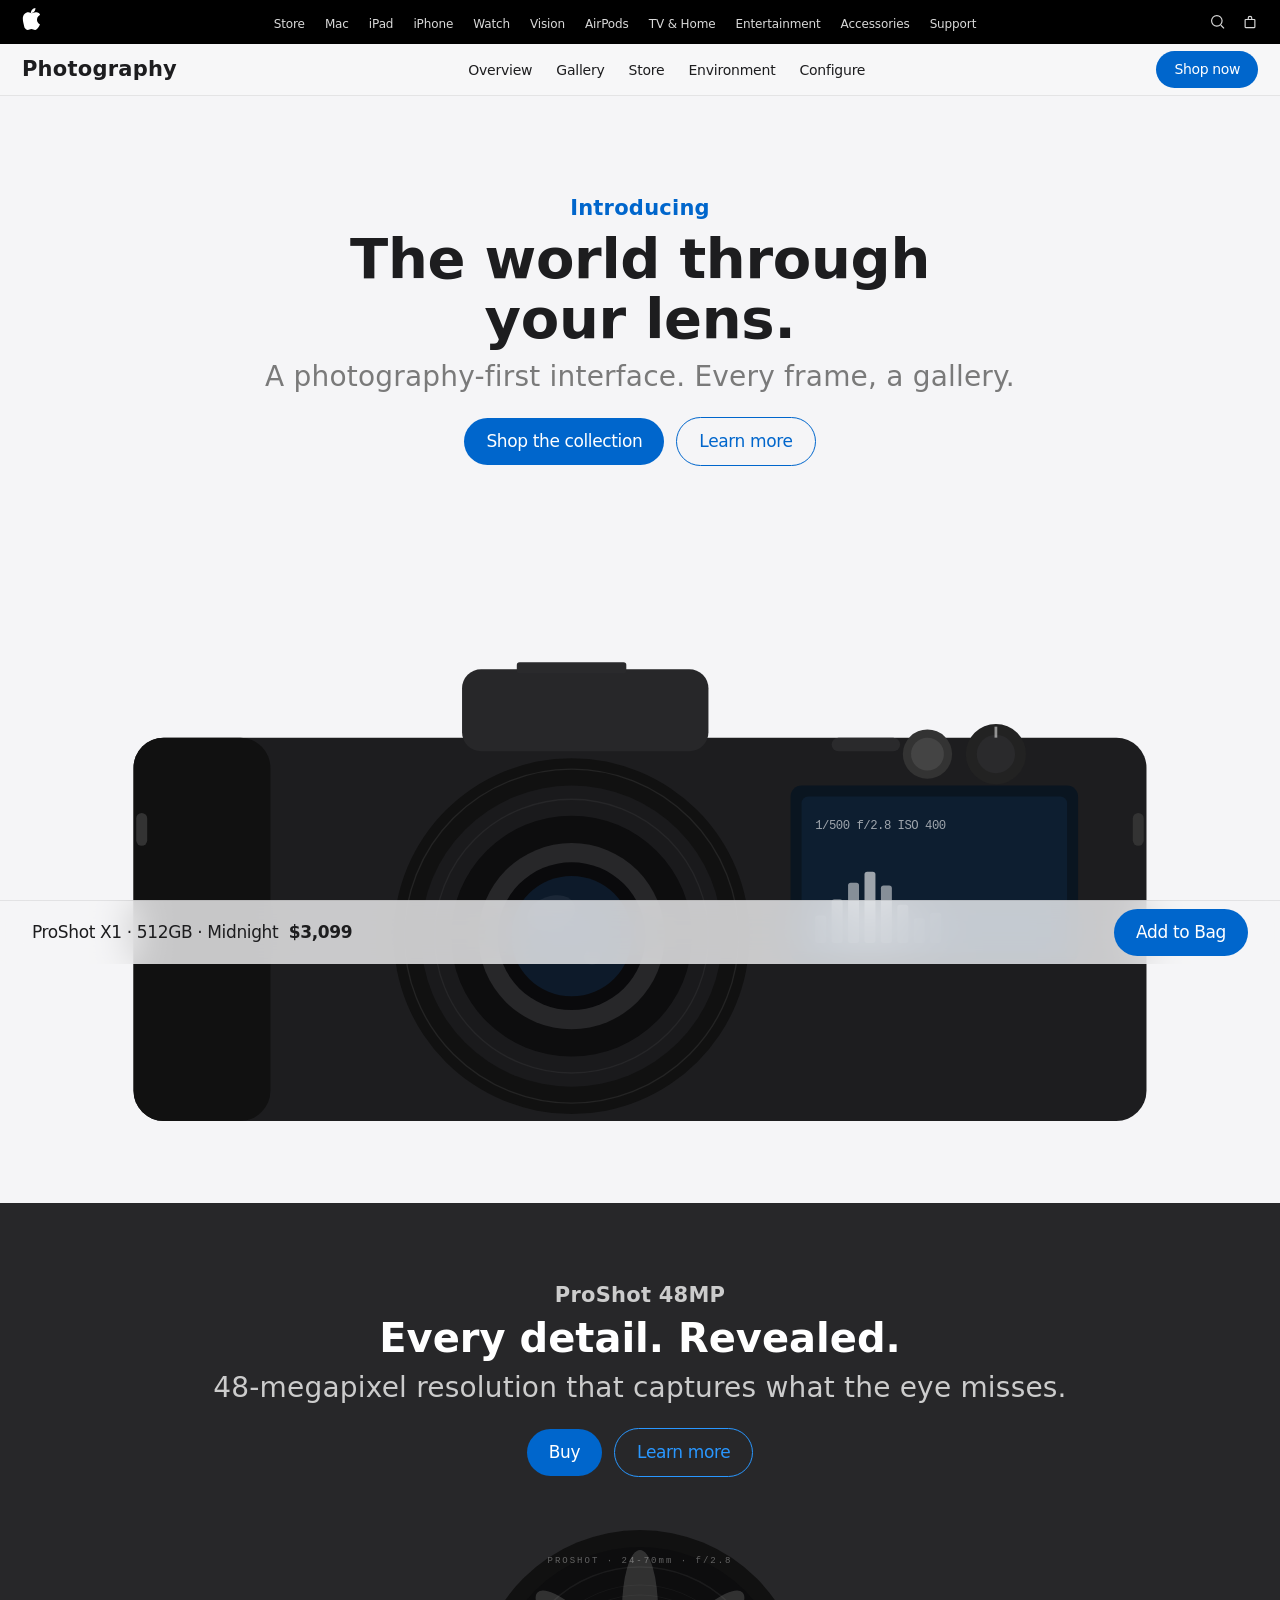
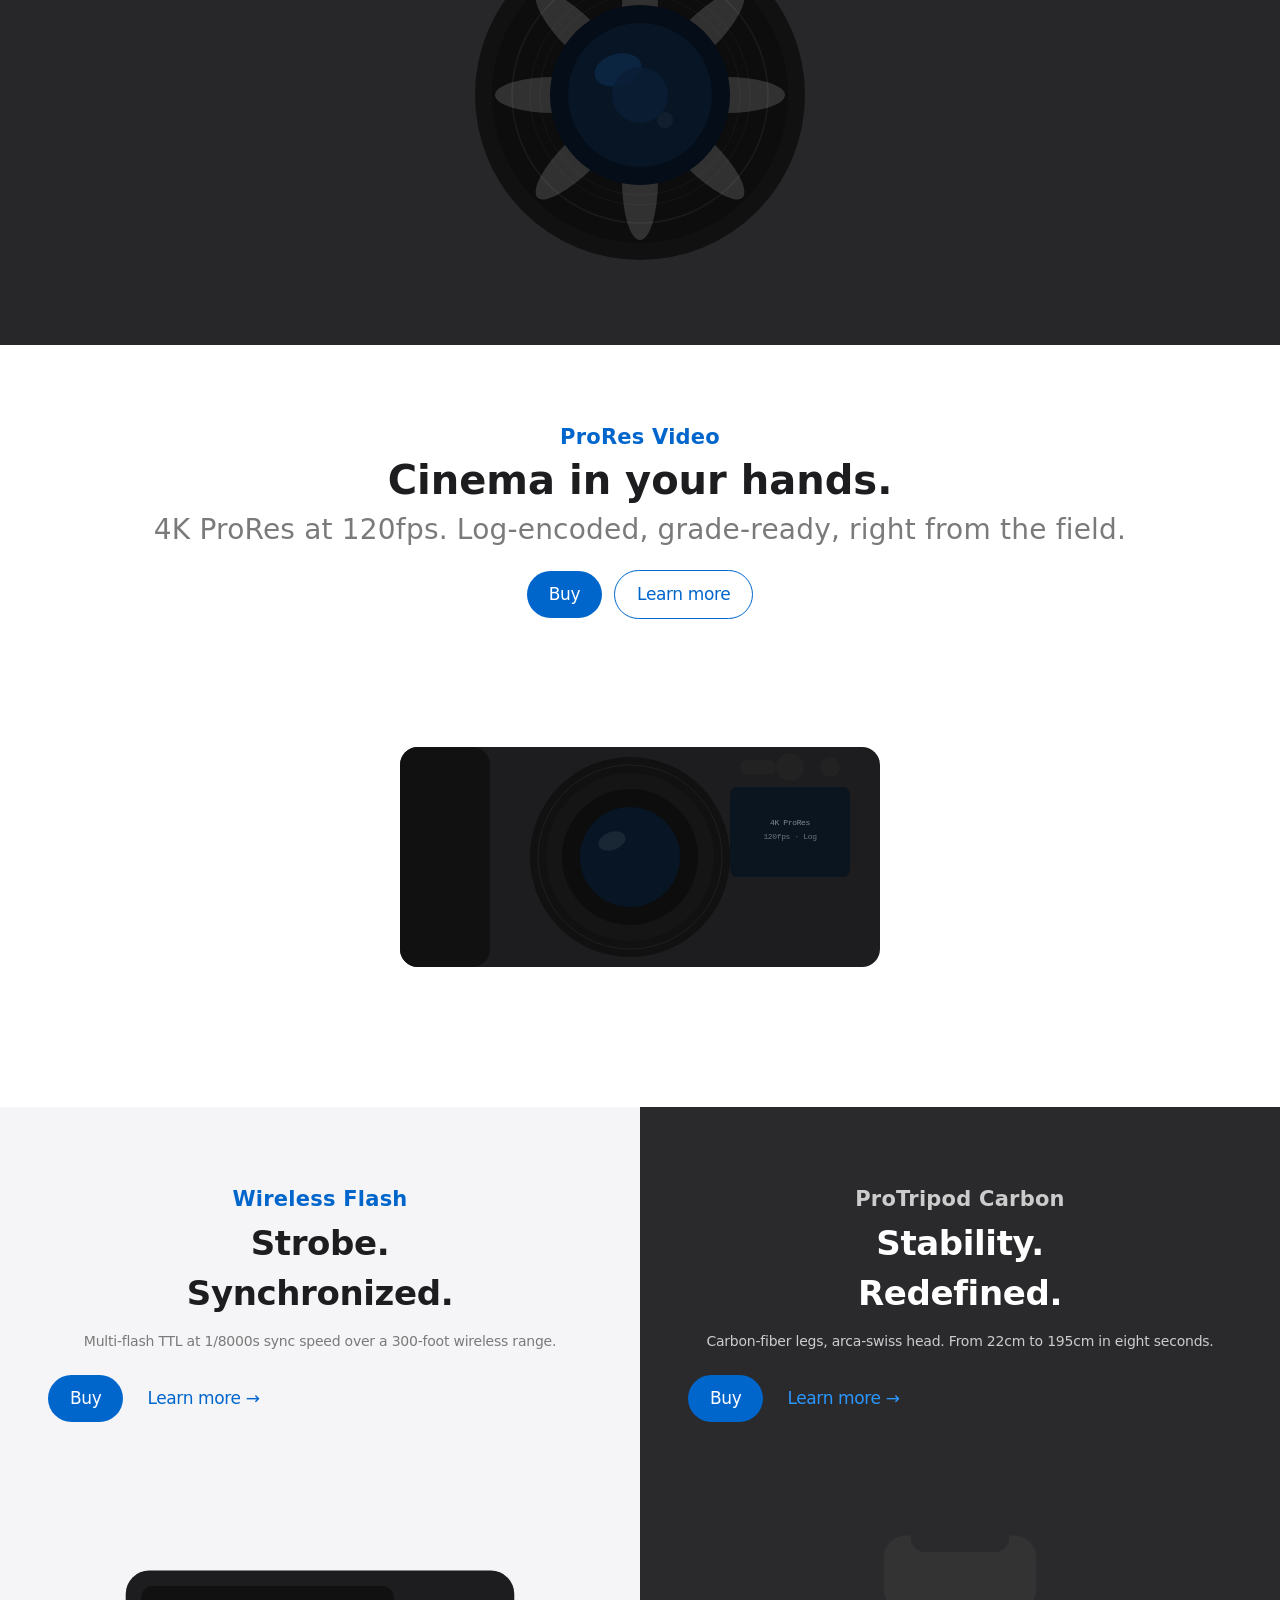
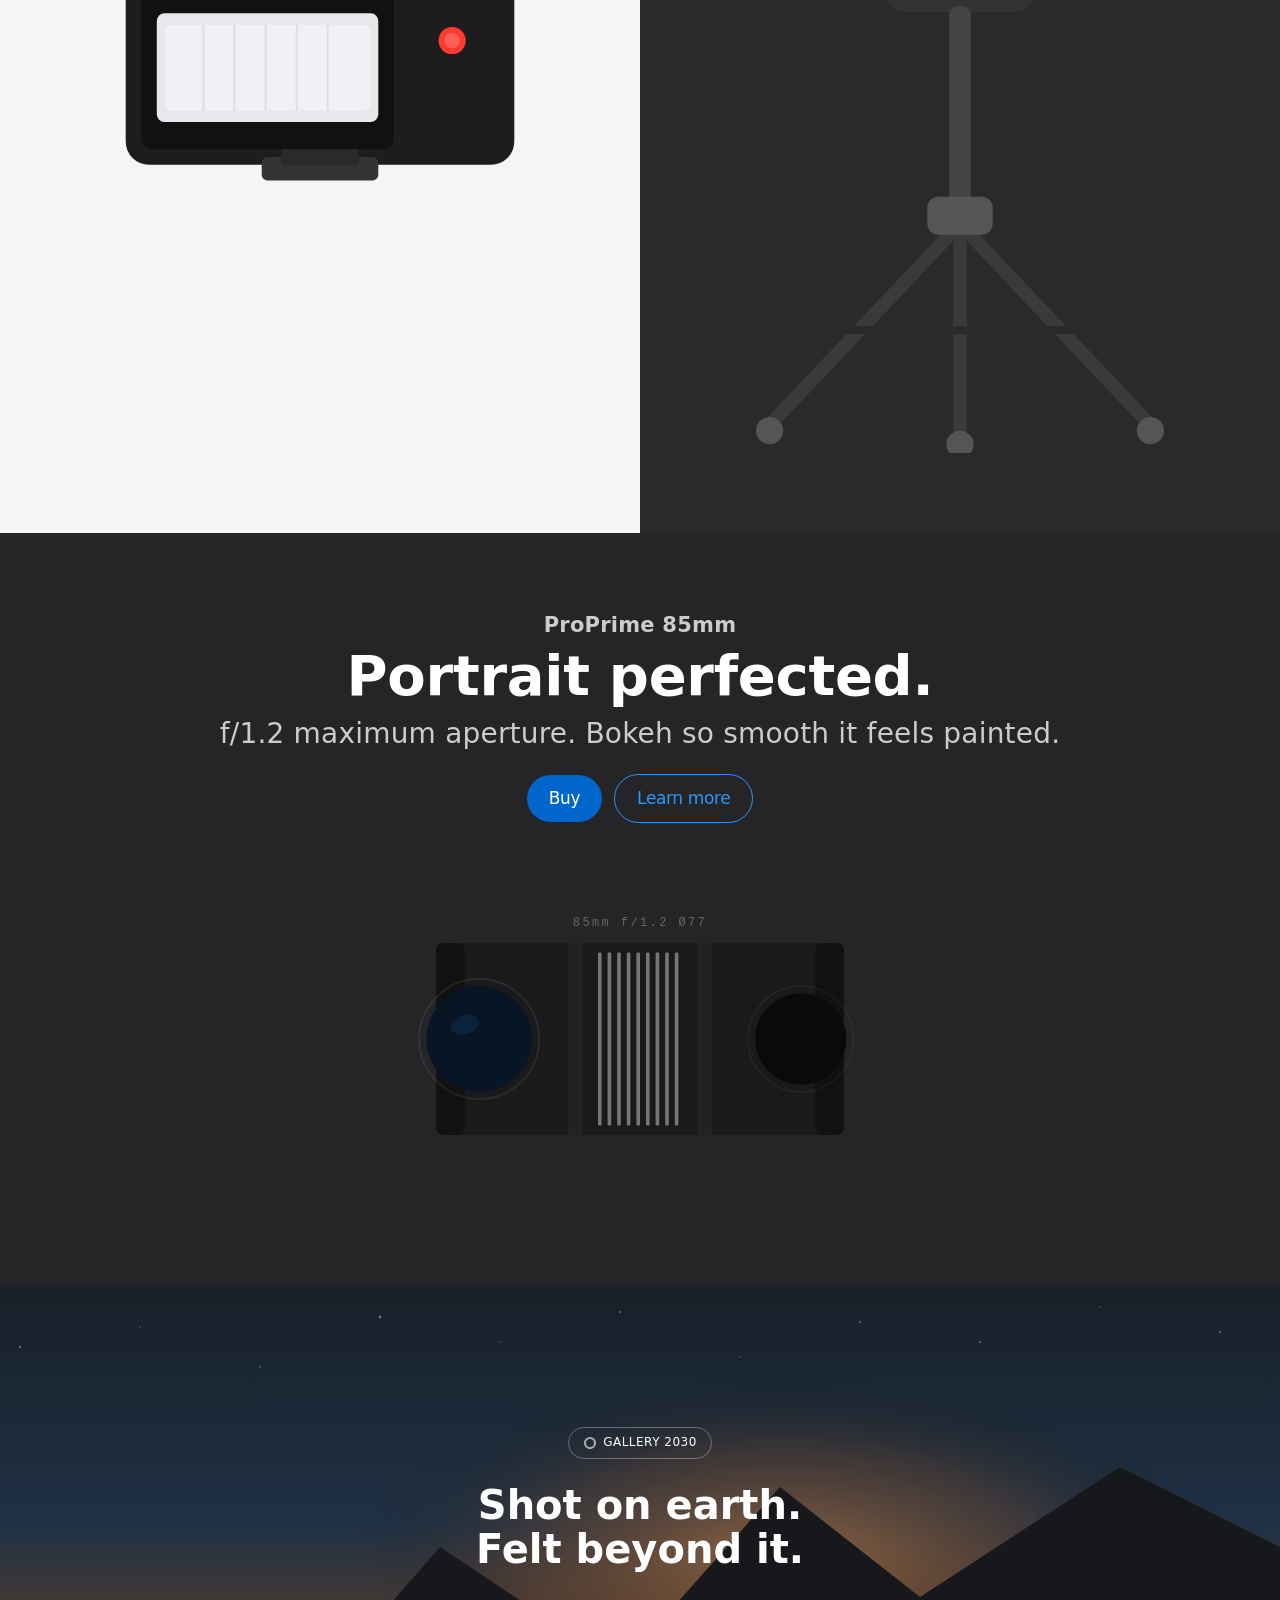
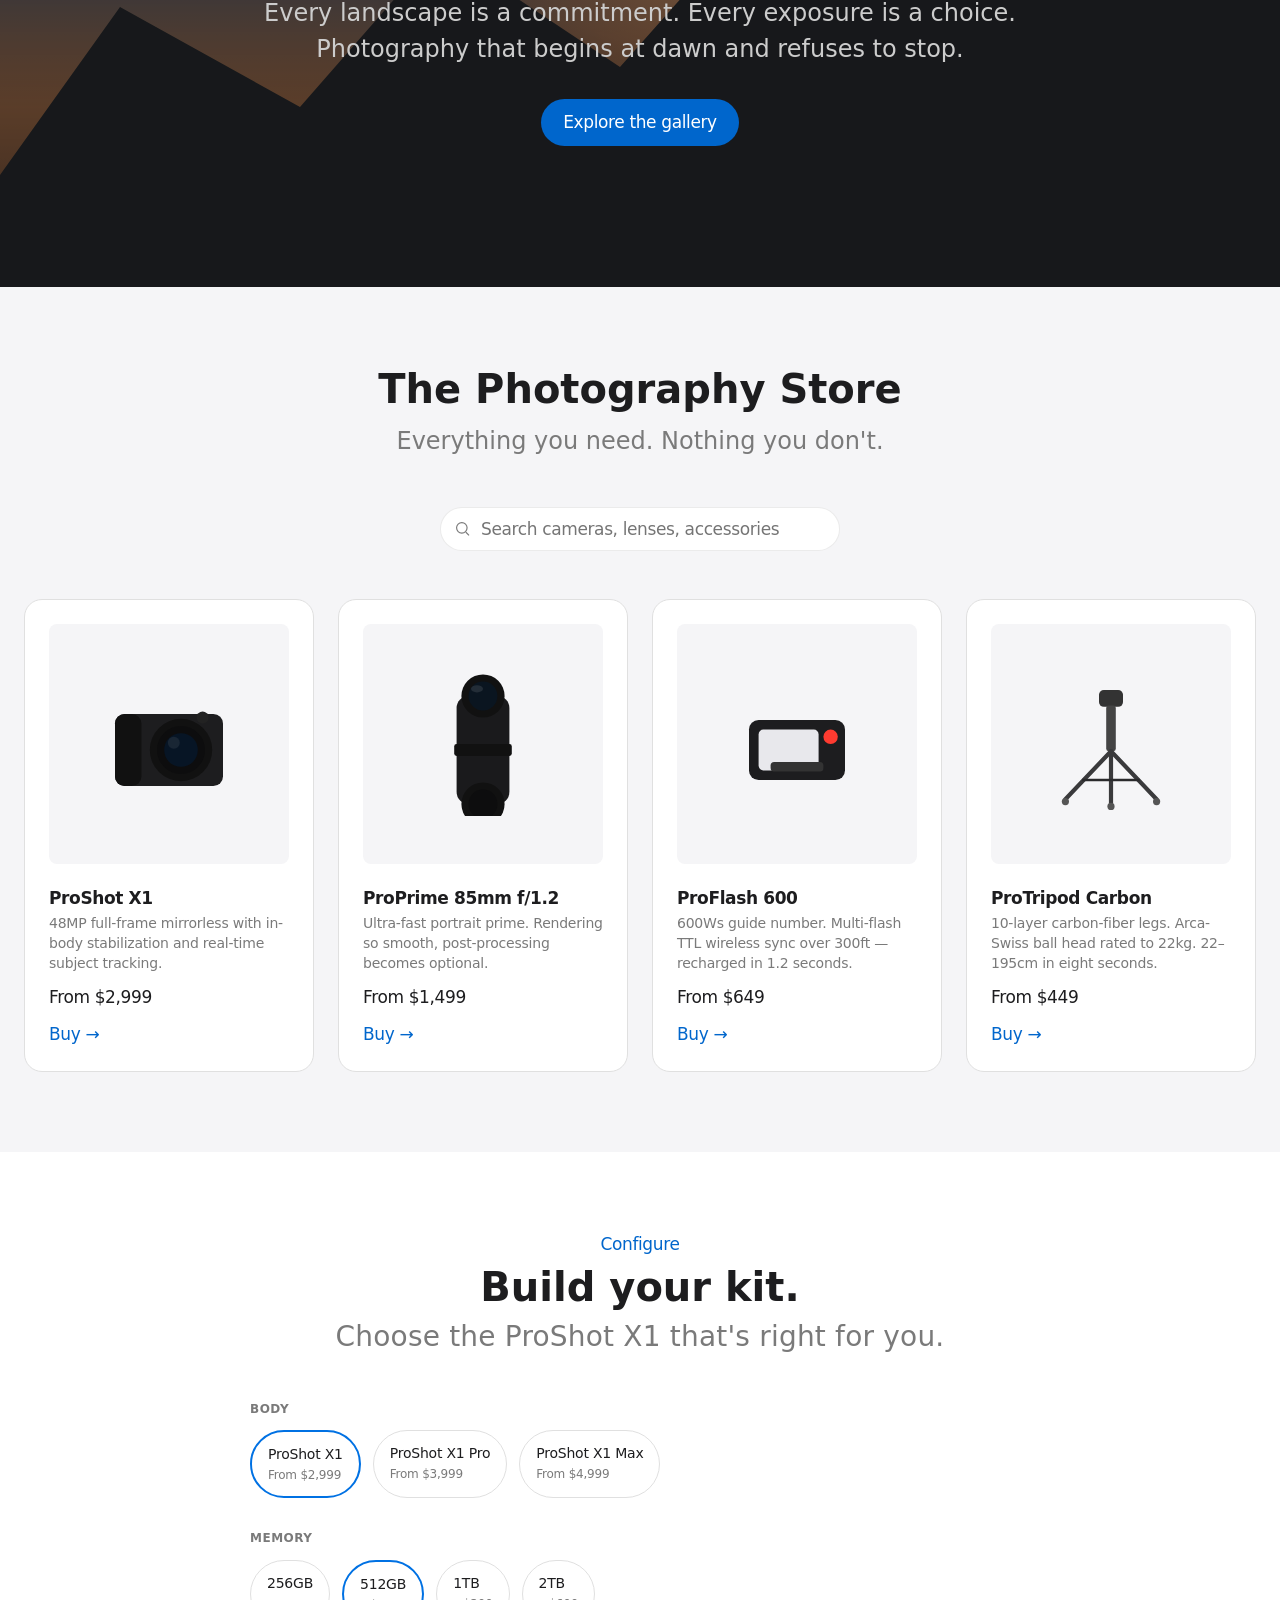
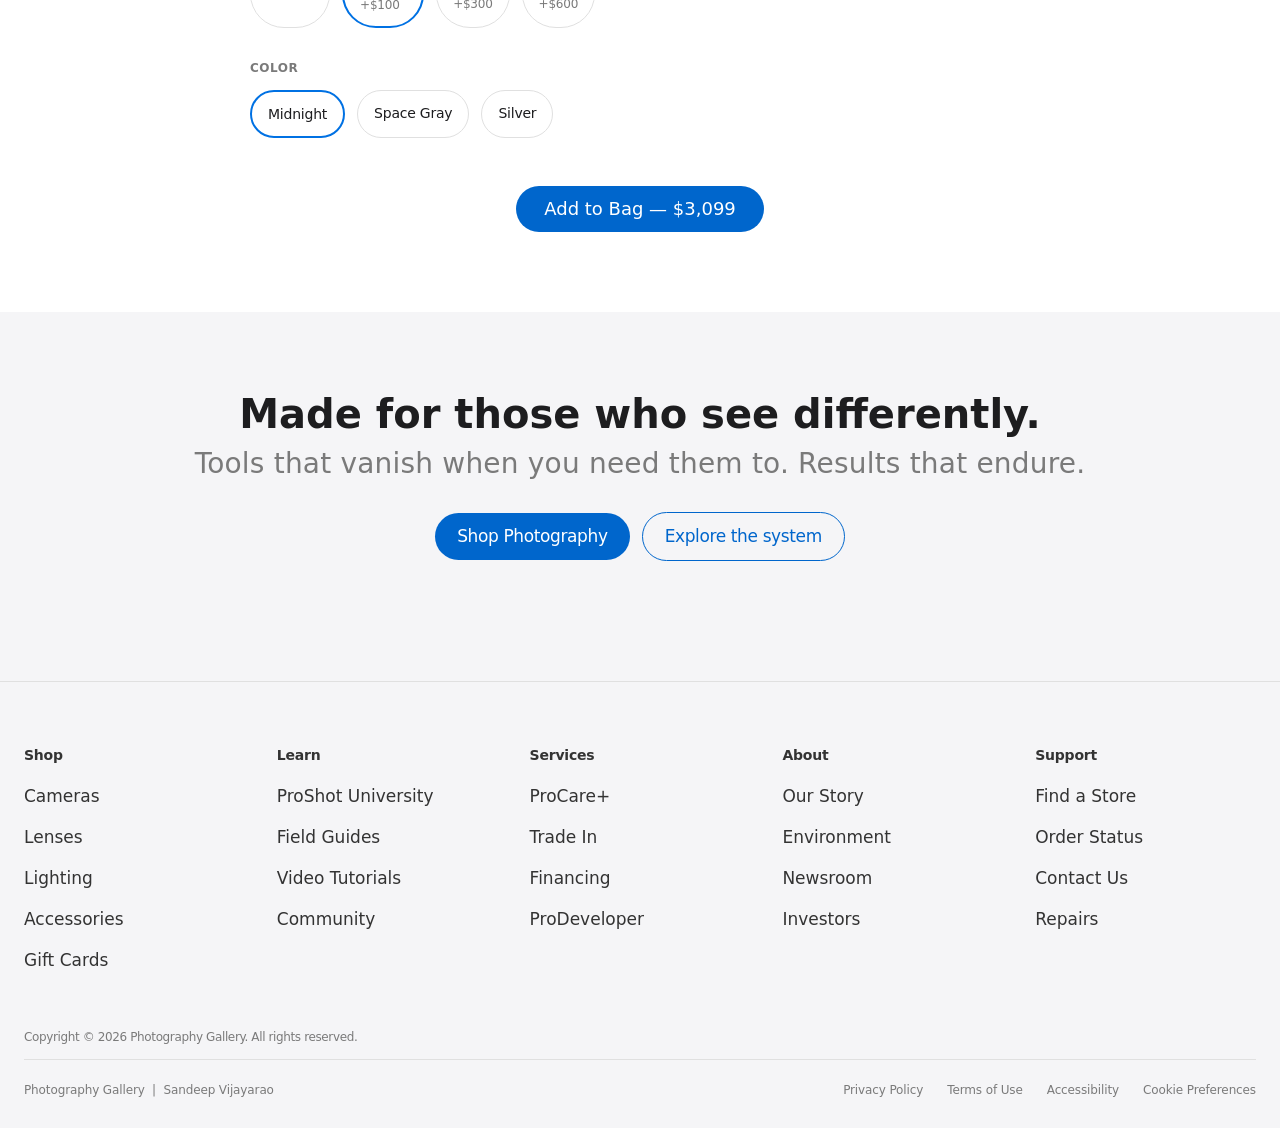
==== index.html @ cc47c33d "Add Apple-inspired photography gallery interface Full single-page implementation of the photography-" ====
<!DOCTYPE html>
<html lang="en">
<head>
  <meta charset="UTF-8" />
  <meta name="viewport" content="width=device-width, initial-scale=1.0" />
  <title>Gallery — Photography</title>
  <style>
    /* ─── Design Tokens ────────────────────────────────────────────── */
    :root {
      /* Brand & Accent */
      --primary:              #0066cc;
      --primary-focus:        #0071e3;
      --primary-on-dark:      #2997ff;

      /* Ink */
      --ink:                  #1d1d1f;
      --body:                 #1d1d1f;
      --body-on-dark:         #ffffff;
      --body-muted:           #cccccc;
      --ink-muted-80:         #333333;
      --ink-muted-48:         #7a7a7a;

      /* Hairlines */
      --divider-soft:         #f0f0f0;
      --hairline:             #e0e0e0;

      /* Surfaces */
      --canvas:               #ffffff;
      --canvas-parchment:     #f5f5f7;
      --surface-pearl:        #fafafc;
      --surface-tile-1:       #272729;
      --surface-tile-2:       #2a2a2c;
      --surface-tile-3:       #252527;
      --surface-black:        #000000;
      --surface-chip:         #d2d2d7;

      /* On */
      --on-primary:           #ffffff;
      --on-dark:              #ffffff;

      /* Radius */
      --r-none:  0px;
      --r-xs:    5px;
      --r-sm:    8px;
      --r-md:    11px;
      --r-lg:    18px;
      --r-pill:  9999px;
      --r-full:  9999px;

      /* Spacing */
      --sp-xxs: 4px;
      --sp-xs:  8px;
      --sp-sm:  12px;
      --sp-md:  17px;
      --sp-lg:  24px;
      --sp-xl:  32px;
      --sp-xxl: 48px;
      --sp-sec: 80px;

      /* Product shadow — only for product imagery */
      --product-shadow: rgba(0,0,0,.22) 3px 5px 30px 0;
    }

    /* ─── Reset ────────────────────────────────────────────────────── */
    *, *::before, *::after { box-sizing: border-box; margin: 0; padding: 0; }
    html { scroll-behavior: smooth; }
    body {
      font-family: "SF Pro Text", system-ui, -apple-system, BlinkMacSystemFont, sans-serif;
      font-size: 17px;
      font-weight: 400;
      line-height: 1.47;
      letter-spacing: -0.374px;
      color: var(--body);
      background: var(--canvas);
      -webkit-font-smoothing: antialiased;
    }
    img { display: block; max-width: 100%; }
    a { color: inherit; text-decoration: none; }
    button { cursor: pointer; border: none; background: none; font: inherit; }

    /* ─── Typography helpers ───────────────────────────────────────── */
    .t-hero {
      font-family: "SF Pro Display", system-ui, -apple-system, sans-serif;
      font-size: 56px; font-weight: 600;
      line-height: 1.07; letter-spacing: -0.28px;
    }
    .t-display-lg {
      font-family: "SF Pro Display", system-ui, -apple-system, sans-serif;
      font-size: 40px; font-weight: 600;
      line-height: 1.10; letter-spacing: 0;
    }
    .t-display-md {
      font-family: "SF Pro Text", system-ui, -apple-system, sans-serif;
      font-size: 34px; font-weight: 600;
      line-height: 1.47; letter-spacing: -0.374px;
    }
    .t-lead {
      font-family: "SF Pro Display", system-ui, -apple-system, sans-serif;
      font-size: 28px; font-weight: 400;
      line-height: 1.14; letter-spacing: 0.196px;
    }
    .t-lead-airy {
      font-family: "SF Pro Text", system-ui, -apple-system, sans-serif;
      font-size: 24px; font-weight: 300;
      line-height: 1.5; letter-spacing: 0;
    }
    .t-tagline {
      font-family: "SF Pro Display", system-ui, -apple-system, sans-serif;
      font-size: 21px; font-weight: 600;
      line-height: 1.19; letter-spacing: 0.231px;
    }
    .t-body-strong {
      font-size: 17px; font-weight: 600;
      line-height: 1.24; letter-spacing: -0.374px;
    }
    .t-caption {
      font-size: 14px; font-weight: 400;
      line-height: 1.43; letter-spacing: -0.224px;
    }
    .t-caption-strong {
      font-size: 14px; font-weight: 600;
      line-height: 1.29; letter-spacing: -0.224px;
    }
    .t-fine-print {
      font-size: 12px; font-weight: 400;
      line-height: 1.0; letter-spacing: -0.12px;
    }
    .t-nav-link {
      font-size: 12px; font-weight: 400;
      line-height: 1.0; letter-spacing: -0.12px;
    }

    /* ─── Global Nav ───────────────────────────────────────────────── */
    .global-nav {
      position: fixed;
      top: 0; left: 0; right: 0;
      z-index: 100;
      background: var(--surface-black);
      height: 44px;
      display: flex;
      align-items: center;
      padding: 0 22px;
    }
    .global-nav__inner {
      width: 100%;
      max-width: 1440px;
      margin: 0 auto;
      display: flex;
      align-items: center;
      justify-content: space-between;
    }
    .global-nav__logo svg {
      width: 18px; height: 22px;
      fill: var(--on-dark);
    }
    .global-nav__links {
      display: flex;
      align-items: center;
      gap: 20px;
      list-style: none;
    }
    .global-nav__links a {
      color: rgba(255,255,255,.85);
      font-size: 12px;
      line-height: 1;
      letter-spacing: -0.12px;
      transition: color .2s;
    }
    .global-nav__links a:hover { color: var(--on-dark); }
    .global-nav__actions {
      display: flex;
      align-items: center;
      gap: 16px;
    }
    .global-nav__icon-btn {
      width: 16px; height: 16px;
      color: rgba(255,255,255,.85);
      display: flex; align-items: center; justify-content: center;
      transition: color .2s;
    }
    .global-nav__icon-btn:hover { color: var(--on-dark); }
    .global-nav__icon-btn svg { width: 14px; height: 14px; fill: currentColor; }

    /* ─── Sub Nav ──────────────────────────────────────────────────── */
    .sub-nav {
      position: fixed;
      top: 44px; left: 0; right: 0;
      z-index: 99;
      background: rgba(245,245,247,.8);
      backdrop-filter: saturate(180%) blur(20px);
      -webkit-backdrop-filter: saturate(180%) blur(20px);
      border-bottom: 1px solid rgba(0,0,0,.08);
      height: 52px;
      display: flex;
      align-items: center;
      padding: 0 22px;
    }
    .sub-nav__inner {
      width: 100%;
      max-width: 1440px;
      margin: 0 auto;
      display: flex;
      align-items: center;
      justify-content: space-between;
    }
    .sub-nav__category {
      font-family: "SF Pro Display", system-ui, -apple-system, sans-serif;
      font-size: 21px; font-weight: 600;
      line-height: 1.19; letter-spacing: 0.231px;
      color: var(--ink);
    }
    .sub-nav__links {
      display: flex;
      align-items: center;
      gap: 24px;
      list-style: none;
    }
    .sub-nav__links a {
      font-size: 14px; font-weight: 400;
      letter-spacing: -0.224px;
      color: var(--ink);
      transition: color .2s;
    }
    .sub-nav__links a:hover { color: var(--primary); }

    /* ─── Buttons ──────────────────────────────────────────────────── */
    .btn-primary {
      display: inline-flex;
      align-items: center;
      justify-content: center;
      background: var(--primary);
      color: var(--on-primary);
      font-family: "SF Pro Text", system-ui, -apple-system, sans-serif;
      font-size: 17px; font-weight: 400;
      line-height: 1.47; letter-spacing: -0.374px;
      border-radius: var(--r-pill);
      padding: 11px 22px;
      transition: transform .12s, background .15s;
      outline-offset: 3px;
    }
    .btn-primary:hover { background: var(--primary-focus); }
    .btn-primary:active { transform: scale(.95); }
    .btn-primary:focus-visible { outline: 2px solid var(--primary-focus); }

    .btn-secondary {
      display: inline-flex;
      align-items: center;
      justify-content: center;
      background: transparent;
      color: var(--primary);
      font-family: "SF Pro Text", system-ui, -apple-system, sans-serif;
      font-size: 17px; font-weight: 400;
      line-height: 1.47; letter-spacing: -0.374px;
      border-radius: var(--r-pill);
      padding: 11px 22px;
      border: 1px solid var(--primary);
      transition: transform .12s;
      outline-offset: 3px;
    }
    .btn-secondary:hover { background: rgba(0,102,204,.06); }
    .btn-secondary:active { transform: scale(.95); }
    .btn-secondary:focus-visible { outline: 2px solid var(--primary-focus); }

    .btn-secondary-dark {
      display: inline-flex;
      align-items: center;
      justify-content: center;
      background: transparent;
      color: var(--primary-on-dark);
      font-family: "SF Pro Text", system-ui, -apple-system, sans-serif;
      font-size: 17px; font-weight: 400;
      line-height: 1.47; letter-spacing: -0.374px;
      border-radius: var(--r-pill);
      padding: 11px 22px;
      border: 1px solid var(--primary-on-dark);
      transition: transform .12s;
      outline-offset: 3px;
    }
    .btn-secondary-dark:hover { background: rgba(41,151,255,.1); }
    .btn-secondary-dark:active { transform: scale(.95); }

    .btn-store-hero {
      display: inline-flex;
      align-items: center;
      justify-content: center;
      background: var(--primary);
      color: var(--on-primary);
      font-family: "SF Pro Text", system-ui, -apple-system, sans-serif;
      font-size: 18px; font-weight: 300;
      line-height: 1.0; letter-spacing: 0;
      border-radius: var(--r-pill);
      padding: 14px 28px;
      transition: transform .12s, background .15s;
    }
    .btn-store-hero:hover { background: var(--primary-focus); }
    .btn-store-hero:active { transform: scale(.95); }

    .text-link {
      color: var(--primary);
      font-size: 17px;
      text-decoration: none;
      transition: opacity .15s;
    }
    .text-link:hover { opacity: .8; }
    .text-link--dark {
      color: var(--primary-on-dark);
    }

    .btn-ctas {
      display: flex;
      flex-wrap: wrap;
      align-items: center;
      justify-content: center;
      gap: var(--sp-sm);
      margin-top: var(--sp-lg);
    }

    /* ─── Main offset (nav height) ─────────────────────────────────── */
    .page-body {
      padding-top: 96px; /* 44 + 52 */
    }

    /* ─── Product Tile base ─────────────────────────────────────────── */
    .tile {
      width: 100%;
      padding: var(--sp-sec) var(--sp-lg);
      text-align: center;
      overflow: hidden;
    }
    .tile__inner {
      max-width: 980px;
      margin: 0 auto;
    }
    .tile--light  { background: var(--canvas); color: var(--ink); }
    .tile--parchment { background: var(--canvas-parchment); color: var(--ink); }
    .tile--dark   { background: var(--surface-tile-1); color: var(--on-dark); }
    .tile--dark-2 { background: var(--surface-tile-2); color: var(--on-dark); }
    .tile--dark-3 { background: var(--surface-tile-3); color: var(--on-dark); }
    .tile--black  { background: var(--surface-black); color: var(--on-dark); }

    .tile__eyebrow {
      font-family: "SF Pro Display", system-ui, -apple-system, sans-serif;
      font-size: 21px; font-weight: 600;
      letter-spacing: 0.231px; line-height: 1.19;
      margin-bottom: var(--sp-xs);
    }
    .tile__headline {
      margin-bottom: var(--sp-sm);
    }
    .tile__tagline {
      margin-bottom: var(--sp-lg);
    }

    /* Product image with the signature shadow */
    .tile__product-img {
      margin: var(--sp-xxl) auto 0;
      max-width: 600px;
      filter: drop-shadow(var(--product-shadow));
    }
    .tile__product-img--wide {
      max-width: 900px;
    }
    .tile__product-img--sm {
      max-width: 340px;
    }

    /* SVG product stand-ins */
    .product-svg {
      display: block;
      margin: 0 auto;
    }

    /* ─── Hero Tile ─────────────────────────────────────────────────── */
    .tile--hero {
      padding-top: 100px;
      padding-bottom: 0;
      background: var(--canvas-parchment);
    }
    .tile--hero .tile__inner {
      max-width: 1440px;
    }
    .tile--hero .tile__headline {
      font-family: "SF Pro Display", system-ui, -apple-system, sans-serif;
      font-size: 56px; font-weight: 600;
      line-height: 1.07; letter-spacing: -0.28px;
    }
    .tile--hero .tile__product-img {
      max-width: 100%;
      margin-top: var(--sp-sec);
    }

    /* ─── Environment / Quote Card ──────────────────────────────────── */
    .env-card {
      position: relative;
      width: 100%;
      min-height: 600px;
      display: flex;
      flex-direction: column;
      align-items: center;
      justify-content: center;
      padding: var(--sp-sec) var(--sp-lg);
      text-align: center;
      background: var(--surface-tile-1);
      color: var(--on-dark);
      overflow: hidden;
    }
    .env-card__bg {
      position: absolute;
      inset: 0;
      object-fit: cover;
      width: 100%;
      height: 100%;
      opacity: .55;
    }
    .env-card__content {
      position: relative;
      z-index: 1;
      max-width: 760px;
    }
    .env-card__badge {
      display: inline-flex;
      align-items: center;
      gap: 6px;
      margin-bottom: var(--sp-lg);
      padding: 6px 14px;
      border-radius: var(--r-pill);
      border: 1px solid rgba(255,255,255,.3);
      font-size: 12px; letter-spacing: 0.5px;
      text-transform: uppercase;
      color: var(--on-dark);
    }
    .env-card__badge svg { width: 14px; height: 14px; fill: currentColor; }

    /* ─── Store Utility Grid ────────────────────────────────────────── */
    .store-section {
      background: var(--canvas-parchment);
      padding: var(--sp-sec) var(--sp-lg);
    }
    .store-section__inner {
      max-width: 1440px;
      margin: 0 auto;
    }
    .store-section__head {
      text-align: center;
      margin-bottom: var(--sp-xxl);
    }
    .store-section__head h2 {
      font-family: "SF Pro Display", system-ui, -apple-system, sans-serif;
      font-size: 40px; font-weight: 600;
      line-height: 1.10; letter-spacing: 0;
      color: var(--ink);
      margin-bottom: var(--sp-sm);
    }
    .store-section__head p {
      color: var(--ink-muted-48);
    }

    .utility-grid {
      display: grid;
      grid-template-columns: repeat(4, 1fr);
      gap: var(--sp-lg);
    }

    .utility-card {
      background: var(--canvas);
      border: 1px solid var(--hairline);
      border-radius: var(--r-lg);
      padding: var(--sp-lg);
      display: flex;
      flex-direction: column;
      transition: transform .2s, box-shadow .2s;
    }
    .utility-card:hover {
      transform: translateY(-2px);
      box-shadow: 0 8px 28px rgba(0,0,0,.08);
    }
    .utility-card__img-wrap {
      border-radius: var(--r-sm);
      overflow: hidden;
      background: var(--canvas-parchment);
      aspect-ratio: 1;
      display: flex;
      align-items: center;
      justify-content: center;
      margin-bottom: var(--sp-lg);
    }
    .utility-card__img-wrap svg {
      width: 60%;
      height: 60%;
    }
    .utility-card__name {
      font-weight: 600;
      font-size: 17px;
      line-height: 1.24;
      letter-spacing: -0.374px;
      color: var(--ink);
      margin-bottom: var(--sp-xxs);
    }
    .utility-card__desc {
      font-size: 14px;
      color: var(--ink-muted-48);
      line-height: 1.43;
      letter-spacing: -0.224px;
      flex: 1;
      margin-bottom: var(--sp-sm);
    }
    .utility-card__price {
      font-size: 17px;
      color: var(--ink);
      margin-bottom: var(--sp-sm);
    }

    /* ─── Configurator Chips ─────────────────────────────────────────── */
    .config-section {
      background: var(--canvas);
      padding: var(--sp-sec) var(--sp-lg);
    }
    .config-section__inner {
      max-width: 780px;
      margin: 0 auto;
    }
    .config-section__head {
      text-align: center;
      margin-bottom: var(--sp-xxl);
    }
    .config-label {
      font-size: 12px; font-weight: 600;
      letter-spacing: 0.5px;
      text-transform: uppercase;
      color: var(--ink-muted-48);
      margin-bottom: var(--sp-sm);
    }
    .chip-grid {
      display: flex;
      flex-wrap: wrap;
      gap: var(--sp-sm);
      margin-bottom: var(--sp-xl);
    }
    .chip {
      background: var(--canvas);
      border: 1px solid var(--hairline);
      border-radius: var(--r-pill);
      padding: 12px 16px;
      font-size: 14px;
      letter-spacing: -0.224px;
      color: var(--ink);
      cursor: pointer;
      transition: border-color .15s, transform .1s;
    }
    .chip:hover { border-color: var(--ink-muted-48); }
    .chip:active { transform: scale(.97); }
    .chip--selected {
      border: 2px solid var(--primary-focus);
      color: var(--ink);
    }
    .chip__label { display: block; }
    .chip__price { display: block; font-size: 12px; color: var(--ink-muted-48); margin-top: 2px; }

    /* ─── Search Input ────────────────────────────────────────────────── */
    .search-wrap {
      position: relative;
      max-width: 400px;
      margin: 0 auto var(--sp-xxl);
    }
    .search-icon {
      position: absolute;
      left: 16px;
      top: 50%;
      transform: translateY(-50%);
      width: 14px; height: 14px;
      fill: var(--ink-muted-48);
      pointer-events: none;
    }
    .search-input {
      width: 100%;
      background: var(--canvas);
      color: var(--ink);
      font-family: "SF Pro Text", system-ui, -apple-system, sans-serif;
      font-size: 17px; font-weight: 400;
      line-height: 1.47; letter-spacing: -0.374px;
      border: 1px solid rgba(0,0,0,.08);
      border-radius: var(--r-pill);
      padding: 12px 20px 12px 40px;
      height: 44px;
      outline: none;
      transition: border-color .2s, box-shadow .2s;
    }
    .search-input:focus {
      border-color: var(--primary);
      box-shadow: 0 0 0 3px rgba(0,102,204,.15);
    }

    /* ─── Floating Sticky Bar ─────────────────────────────────────────── */
    .sticky-bar {
      position: fixed;
      bottom: 0; left: 0; right: 0;
      z-index: 98;
      background: rgba(245,245,247,.8);
      backdrop-filter: saturate(180%) blur(20px);
      -webkit-backdrop-filter: saturate(180%) blur(20px);
      border-top: 1px solid rgba(0,0,0,.08);
      height: 64px;
      padding: 0 var(--sp-xl);
      display: flex;
      align-items: center;
      justify-content: space-between;
      transform: translateY(100%);
      transition: transform .3s ease;
    }
    .sticky-bar--visible { transform: translateY(0); }
    .sticky-bar__label { color: var(--ink); }
    .sticky-bar__price {
      font-weight: 600;
    }

    /* ─── Icon Circular Button ────────────────────────────────────────── */
    .icon-circular {
      width: 44px; height: 44px;
      border-radius: var(--r-full);
      background: rgba(210,210,215,.64);
      display: flex; align-items: center; justify-content: center;
      cursor: pointer;
      transition: transform .12s, background .15s;
    }
    .icon-circular:hover { background: rgba(210,210,215,.8); }
    .icon-circular:active { transform: scale(.95); }
    .icon-circular svg { width: 16px; height: 16px; fill: var(--ink); }

    /* ─── Footer ─────────────────────────────────────────────────────── */
    footer {
      background: var(--canvas-parchment);
      border-top: 1px solid var(--hairline);
      padding: 64px var(--sp-lg) 32px;
      color: var(--ink-muted-80);
    }
    .footer__inner {
      max-width: 1440px;
      margin: 0 auto;
    }
    .footer__cols {
      display: grid;
      grid-template-columns: repeat(5, 1fr);
      gap: var(--sp-xl);
      margin-bottom: var(--sp-xxl);
    }
    .footer__col h3 {
      font-size: 14px; font-weight: 600;
      line-height: 1.29; letter-spacing: -0.224px;
      color: var(--ink-muted-80);
      margin-bottom: var(--sp-sm);
    }
    .footer__col ul {
      list-style: none;
    }
    .footer__col ul li a {
      font-size: 17px; font-weight: 400;
      line-height: 2.41; letter-spacing: 0;
      color: var(--ink-muted-80);
      display: block;
      transition: color .15s;
    }
    .footer__col ul li a:hover { color: var(--primary); }
    .footer__legal {
      border-top: 1px solid var(--hairline);
      padding-top: var(--sp-lg);
      font-size: 12px; line-height: 1.0; letter-spacing: -0.12px;
      color: var(--ink-muted-48);
      display: flex;
      justify-content: space-between;
      flex-wrap: wrap;
      gap: var(--sp-sm);
    }
    .footer__legal-links {
      display: flex; gap: var(--sp-lg);
      list-style: none;
    }
    .footer__legal-links a {
      color: var(--ink-muted-48);
      transition: color .15s;
    }
    .footer__legal-links a:hover { color: var(--primary); }

    /* ─── Camera SVG helpers ─────────────────────────────────────────── */
    .lens-ring { fill: none; stroke: currentColor; }

    /* ─── Two-up section ──────────────────────────────────────────────── */
    .two-up {
      display: grid;
      grid-template-columns: 1fr 1fr;
      gap: 0;
    }
    .two-up .tile {
      padding: var(--sp-sec) var(--sp-xxl);
    }
    .two-up .tile .tile__inner {
      max-width: 100%;
    }

    /* ─── Divider ────────────────────────────────────────────────────── */
    .divider {
      height: 1px;
      background: var(--hairline);
      max-width: 1440px;
      margin: 0 auto;
    }

    /* ─── Responsive ─────────────────────────────────────────────────── */
    @media (max-width: 1068px) {
      .tile--hero .tile__headline { font-size: 40px; letter-spacing: 0; }
      .utility-grid { grid-template-columns: repeat(3, 1fr); }
      .footer__cols { grid-template-columns: repeat(3, 1fr); }
    }
    @media (max-width: 833px) {
      .global-nav__links { display: none; }
      .sub-nav__links { display: none; }
      .two-up { grid-template-columns: 1fr; }
      .utility-grid { grid-template-columns: repeat(2, 1fr); }
      .footer__cols { grid-template-columns: repeat(2, 1fr); }
    }
    @media (max-width: 640px) {
      .tile--hero .tile__headline { font-size: 34px; }
      .tile { padding: var(--sp-xxl) var(--sp-lg); }
      .utility-grid { grid-template-columns: 1fr; }
      .footer__cols { grid-template-columns: 1fr; }
      .sticky-bar { display: none; }
      .t-hero { font-size: 34px; }
      .t-display-lg { font-size: 28px; }
    }
    @media (max-width: 419px) {
      .tile--hero .tile__headline { font-size: 28px; }
    }
  </style>
</head>
<body>

  <!-- ── Global Nav ──────────────────────────────────────────────── -->
  <nav class="global-nav" role="navigation" aria-label="Global">
    <div class="global-nav__inner">
      <a class="global-nav__logo" href="#" aria-label="Home">
        <svg viewBox="0 0 814 1000" role="img" aria-hidden="true">
          <path d="M788.1 340.9c-5.8 4.5-108.2 62.2-108.2 190.5 0 148.4 130.3 200.9 134.2 202.2-.6 3.2-20.7 71.9-68.7 141.9-42.8 61.6-87.5 123.1-155.5 123.1s-85.5-39.5-164-39.5c-76 0-103.7 40.8-165.9 40.8s-105-42.4-150.3-109.7C74.4 728.1 35.3 604.1 35.3 487c0-191.2 125.3-291.8 248.5-291.8 66.4 0 121.7 43.6 163.5 43.6 40 0 101.9-46 176.8-46 28.6 0 130.9 2.6 198.3 99.2zm-234-181.5c31.1-36.9 53.1-88.1 53.1-139.3 0-7.1-.6-14.3-1.9-20.1-50.6 1.9-110.8 33.7-147.1 75.8-28.5 32.4-55.1 83.6-55.1 135.5 0 7.8 1.3 15.6 1.9 18.1 3.2.6 8.4 1.3 13.6 1.3 45.4 0 102.5-30.4 135.5-71.3z"/>
        </svg>
      </a>

      <ul class="global-nav__links" role="list">
        <li><a href="#">Store</a></li>
        <li><a href="#">Mac</a></li>
        <li><a href="#">iPad</a></li>
        <li><a href="#">iPhone</a></li>
        <li><a href="#">Watch</a></li>
        <li><a href="#">Vision</a></li>
        <li><a href="#">AirPods</a></li>
        <li><a href="#">TV &amp; Home</a></li>
        <li><a href="#">Entertainment</a></li>
        <li><a href="#">Accessories</a></li>
        <li><a href="#">Support</a></li>
      </ul>

      <div class="global-nav__actions">
        <a class="global-nav__icon-btn" href="#" aria-label="Search">
          <svg viewBox="0 0 18 18" aria-hidden="true">
            <path d="M7.5 15a7.5 7.5 0 1 1 0-15 7.5 7.5 0 0 1 0 15zm0-1.5a6 6 0 1 0 0-12 6 6 0 0 0 0 12zm4.72.22 1.06-1.06 4 4-1.06 1.06-4-4z"/>
          </svg>
        </a>
        <a class="global-nav__icon-btn" href="#" aria-label="Shopping Bag">
          <svg viewBox="0 0 18 18" aria-hidden="true">
            <path d="M6 5V4a3 3 0 1 1 6 0v1h2.5A1.5 1.5 0 0 1 16 6.5v9A1.5 1.5 0 0 1 14.5 17h-11A1.5 1.5 0 0 1 2 15.5v-9A1.5 1.5 0 0 1 3.5 5H6zm1.5 0h3V4a1.5 1.5 0 0 0-3 0v1zM3.5 6.5v9h11v-9h-11z"/>
          </svg>
        </a>
      </div>
    </div>
  </nav>

  <!-- ── Sub Nav ───────────────────────────────────────────────────── -->
  <div class="sub-nav" role="navigation" aria-label="Photography">
    <div class="sub-nav__inner">
      <span class="sub-nav__category">Photography</span>
      <ul class="sub-nav__links" role="list">
        <li><a href="#overview">Overview</a></li>
        <li><a href="#gallery">Gallery</a></li>
        <li><a href="#store">Store</a></li>
        <li><a href="#environment">Environment</a></li>
        <li><a href="#configure">Configure</a></li>
      </ul>
      <a class="btn-primary" href="#store" style="font-size:14px;padding:8px 18px;">Shop now</a>
    </div>
  </div>

  <!-- ── Page Body ─────────────────────────────────────────────────── -->
  <main class="page-body">

    <!-- ── Hero Tile ─────────────────────────────────────────────── -->
    <section id="overview" class="tile tile--hero">
      <div class="tile__inner">
        <p class="tile__eyebrow" style="color:var(--primary)">Introducing</p>
        <h1 class="tile__headline">
          The world through<br>your lens.
        </h1>
        <p class="tile__tagline t-lead" style="color:var(--ink-muted-48)">
          A photography-first interface. Every frame, a gallery.
        </p>
        <div class="btn-ctas">
          <a class="btn-primary" href="#store">Shop the collection</a>
          <a class="btn-secondary" href="#overview">Learn more</a>
        </div>

        <!-- Hero camera SVG illustration -->
        <div class="tile__product-img tile__product-img--wide">
          <svg viewBox="0 0 900 480" xmlns="http://www.w3.org/2000/svg" class="product-svg" aria-label="Professional camera" role="img">
            <!-- Camera body -->
            <rect x="80" y="140" width="740" height="280" rx="22" fill="#1d1d1f"/>
            <!-- Viewfinder hump -->
            <rect x="320" y="90" width="180" height="60" rx="14" fill="#272729"/>
            <!-- Grip -->
            <rect x="80" y="140" width="100" height="280" rx="22" fill="#111"/>
            <!-- Lens barrel -->
            <circle cx="400" cy="285" r="130" fill="#111"/>
            <circle cx="400" cy="285" r="110" fill="#1a1a1c"/>
            <circle cx="400" cy="285" r="88" fill="#0d0d0e"/>
            <circle cx="400" cy="285" r="68" fill="#272729"/>
            <!-- Lens glass -->
            <circle cx="400" cy="285" r="54" fill="#0a0a0c"/>
            <circle cx="400" cy="285" r="44" fill="#0d1a2a"/>
            <!-- Lens reflections -->
            <ellipse cx="385" cy="268" rx="18" ry="12" fill="rgba(255,255,255,.06)" transform="rotate(-20,385,268)"/>
            <circle cx="415" cy="300" r="6" fill="rgba(255,255,255,.04)"/>
            <!-- Lens ring markings -->
            <circle cx="400" cy="285" r="122" fill="none" stroke="rgba(255,255,255,.08)" stroke-width="1"/>
            <circle cx="400" cy="285" r="100" fill="none" stroke="rgba(255,255,255,.05)" stroke-width="1"/>
            <!-- Shutter button -->
            <circle cx="660" cy="152" r="18" fill="#333"/>
            <circle cx="660" cy="152" r="12" fill="#444"/>
            <!-- Mode dial -->
            <circle cx="710" cy="152" r="22" fill="#222"/>
            <circle cx="710" cy="152" r="14" fill="#2a2a2c"/>
            <line x1="710" y1="132" x2="710" y2="140" stroke="rgba(255,255,255,.5)" stroke-width="2"/>
            <!-- Top controls -->
            <rect x="590" y="140" width="50" height="10" rx="5" fill="#2a2a2c"/>
            <!-- Flash hot-shoe -->
            <rect x="360" y="85" width="80" height="8" rx="2" fill="#2a2a2c"/>
            <!-- Display screen -->
            <rect x="560" y="175" width="210" height="130" rx="8" fill="#0a1520"/>
            <rect x="568" y="183" width="194" height="114" rx="5" fill="#0d1e30"/>
            <!-- Screen content: histogram bars -->
            <rect x="578" y="270" width="8"  height="20" rx="2" fill="rgba(255,255,255,.3)"/>
            <rect x="590" y="258" width="8"  height="32" rx="2" fill="rgba(255,255,255,.4)"/>
            <rect x="602" y="246" width="8"  height="44" rx="2" fill="rgba(255,255,255,.5)"/>
            <rect x="614" y="238" width="8"  height="52" rx="2" fill="rgba(255,255,255,.6)"/>
            <rect x="626" y="248" width="8"  height="42" rx="2" fill="rgba(255,255,255,.5)"/>
            <rect x="638" y="262" width="8"  height="28" rx="2" fill="rgba(255,255,255,.35)"/>
            <rect x="650" y="272" width="8"  height="18" rx="2" fill="rgba(255,255,255,.25)"/>
            <rect x="662" y="268" width="8"  height="22" rx="2" fill="rgba(255,255,255,.2)"/>
            <!-- ISO / shutter readout -->
            <text x="578" y="207" font-family="SF Pro Text,monospace" font-size="9" fill="rgba(255,255,255,.6)">1/500  f/2.8  ISO 400</text>
            <!-- Strap lugs -->
            <rect x="82"  y="195" width="8" height="24" rx="4" fill="#333"/>
            <rect x="810" y="195" width="8" height="24" rx="4" fill="#333"/>
          </svg>
        </div>
      </div>
    </section>

    <!-- ── Dark Tile 1 ───────────────────────────────────────────── -->
    <section id="gallery" class="tile tile--dark">
      <div class="tile__inner">
        <p class="tile__eyebrow" style="color:var(--body-muted)">ProShot 48MP</p>
        <h2 class="tile__headline t-display-lg">Every detail. Revealed.</h2>
        <p class="tile__tagline t-lead" style="color:var(--body-muted)">
          48-megapixel resolution that captures what the eye misses.
        </p>
        <div class="btn-ctas">
          <a class="btn-primary" href="#store">Buy</a>
          <a class="btn-secondary-dark" href="#gallery">Learn more</a>
        </div>

        <!-- Lens close-up SVG -->
        <div class="tile__product-img tile__product-img--sm">
          <svg viewBox="0 0 340 340" xmlns="http://www.w3.org/2000/svg" class="product-svg" aria-label="Camera lens" role="img">
            <circle cx="170" cy="170" r="165" fill="#111"/>
            <circle cx="170" cy="170" r="148" fill="#0d0d0e"/>
            <!-- Aperture blades -->
            <g opacity=".15">
              <ellipse cx="170" cy="85"  rx="18" ry="60" fill="white" transform="rotate(0,170,170)"/>
              <ellipse cx="170" cy="85"  rx="18" ry="60" fill="white" transform="rotate(45,170,170)"/>
              <ellipse cx="170" cy="85"  rx="18" ry="60" fill="white" transform="rotate(90,170,170)"/>
              <ellipse cx="170" cy="85"  rx="18" ry="60" fill="white" transform="rotate(135,170,170)"/>
              <ellipse cx="170" cy="85"  rx="18" ry="60" fill="white" transform="rotate(180,170,170)"/>
              <ellipse cx="170" cy="85"  rx="18" ry="60" fill="white" transform="rotate(225,170,170)"/>
              <ellipse cx="170" cy="85"  rx="18" ry="60" fill="white" transform="rotate(270,170,170)"/>
              <ellipse cx="170" cy="85"  rx="18" ry="60" fill="white" transform="rotate(315,170,170)"/>
            </g>
            <!-- Glass -->
            <circle cx="170" cy="170" r="90"  fill="#050d18"/>
            <circle cx="170" cy="170" r="72"  fill="#071525"/>
            <!-- Reflections -->
            <ellipse cx="148" cy="145" rx="24" ry="16" fill="rgba(41,151,255,.12)" transform="rotate(-15,148,145)"/>
            <circle  cx="195" cy="195" r="8"  fill="rgba(255,255,255,.04)"/>
            <circle  cx="170" cy="170" r="28" fill="#0a1e35" opacity=".8"/>
            <!-- Ring engravings -->
            <circle cx="170" cy="170" r="128" fill="none" stroke="rgba(255,255,255,.06)" stroke-width="1.5"/>
            <circle cx="170" cy="170" r="110" fill="none" stroke="rgba(255,255,255,.04)" stroke-width="1"/>
            <circle cx="170" cy="170" r="100" fill="none" stroke="rgba(255,255,255,.08)" stroke-width="0.5"/>
            <!-- Spec text -->
            <text x="170" y="38" text-anchor="middle" font-family="SF Pro Text,monospace" font-size="9" fill="rgba(255,255,255,.35)" letter-spacing="2">PROSHOT · 24-70mm · f/2.8</text>
          </svg>
        </div>
      </div>
    </section>

    <!-- ── Light Tile ─────────────────────────────────────────────── -->
    <section class="tile tile--light">
      <div class="tile__inner">
        <p class="tile__eyebrow" style="color:var(--primary)">ProRes Video</p>
        <h2 class="tile__headline t-display-lg">Cinema in your hands.</h2>
        <p class="tile__tagline t-lead" style="color:var(--ink-muted-48)">
          4K ProRes at 120fps. Log-encoded, grade-ready, right from the field.
        </p>
        <div class="btn-ctas">
          <a class="btn-primary" href="#store">Buy</a>
          <a class="btn-secondary" href="#gallery">Learn more</a>
        </div>

        <!-- Camera side view SVG -->
        <div class="tile__product-img">
          <svg viewBox="0 0 600 360" xmlns="http://www.w3.org/2000/svg" class="product-svg" aria-label="Camera side view" role="img">
            <!-- Body -->
            <rect x="60" y="80" width="480" height="220" rx="18" fill="#1d1d1f"/>
            <rect x="60" y="80" width="90" height="220" rx="18" fill="#111"/>
            <!-- Lens -->
            <circle cx="290" cy="190" r="100" fill="#111"/>
            <circle cx="290" cy="190" r="84"  fill="#151515"/>
            <circle cx="290" cy="190" r="68"  fill="#0d0d0e"/>
            <circle cx="290" cy="190" r="50"  fill="#071525"/>
            <ellipse cx="272" cy="174" rx="14" ry="9" fill="rgba(255,255,255,.07)" transform="rotate(-20,272,174)"/>
            <circle cx="290" cy="190" r="92"  fill="none" stroke="rgba(255,255,255,.06)" stroke-width="1"/>
            <!-- LCD -->
            <rect x="390" y="120" width="120" height="90" rx="7" fill="#0a1520"/>
            <text x="450" y="158" text-anchor="middle" font-family="SF Pro Text,monospace" font-size="8" fill="rgba(255,255,255,.5)">4K ProRes</text>
            <text x="450" y="172" text-anchor="middle" font-family="SF Pro Text,monospace" font-size="8" fill="rgba(255,255,255,.4)">120fps · Log</text>
            <!-- Controls row -->
            <circle cx="450" cy="100" r="14" fill="#222"/>
            <circle cx="490" cy="100" r="10" fill="#222"/>
            <rect x="400" y="93"  width="36" height="14" rx="7" fill="#222"/>
          </svg>
        </div>
      </div>
    </section>

    <!-- ── Two-Up: Parchment + Dark ──────────────────────────────── -->
    <div class="two-up">
      <section class="tile tile--parchment">
        <div class="tile__inner">
          <p class="tile__eyebrow" style="color:var(--primary)">Wireless Flash</p>
          <h2 class="tile__headline t-display-md">Strobe.<br>Synchronized.</h2>
          <p class="t-caption" style="color:var(--ink-muted-48);margin-top:var(--sp-sm)">
            Multi-flash TTL at 1/8000s sync speed over a 300-foot wireless range.
          </p>
          <div class="btn-ctas" style="justify-content:flex-start">
            <a class="btn-primary" href="#store">Buy</a>
            <a class="text-link" href="#gallery" style="margin-left:var(--sp-sm)">Learn more →</a>
          </div>
          <!-- Flash head SVG -->
          <div style="margin-top:var(--sp-xl)">
            <svg viewBox="0 0 280 200" xmlns="http://www.w3.org/2000/svg" class="product-svg" aria-label="Flash unit" role="img" style="filter:drop-shadow(var(--product-shadow))">
              <rect x="40" y="60" width="200" height="100" rx="12" fill="#1d1d1f"/>
              <rect x="48" y="68" width="130" height="84" rx="6"  fill="#111"/>
              <!-- Flash tube -->
              <rect x="56" y="82" width="114" height="56" rx="4" fill="#e8e8ec"/>
              <rect x="60" y="88" width="106" height="44" rx="3" fill="#f0f0f5"/>
              <!-- Fresnel lines -->
              <line x1="80"  y1="88" x2="80"  y2="132" stroke="rgba(0,0,0,.08)" stroke-width="1"/>
              <line x1="96"  y1="88" x2="96"  y2="132" stroke="rgba(0,0,0,.08)" stroke-width="1"/>
              <line x1="112" y1="88" x2="112" y2="132" stroke="rgba(0,0,0,.08)" stroke-width="1"/>
              <line x1="128" y1="88" x2="128" y2="132" stroke="rgba(0,0,0,.08)" stroke-width="1"/>
              <line x1="144" y1="88" x2="144" y2="132" stroke="rgba(0,0,0,.08)" stroke-width="1"/>
              <!-- Hot shoe foot -->
              <rect x="110" y="156" width="60" height="12" rx="3" fill="#333"/>
              <rect x="120" y="152" width="40" height="8"  rx="2" fill="#2a2a2c"/>
              <!-- Pilot light -->
              <circle cx="208" cy="96" r="7" fill="#ff3b30"/>
              <circle cx="208" cy="96" r="4" fill="#ff6961" opacity=".8"/>
            </svg>
          </div>
        </div>
      </section>

      <section class="tile tile--dark-2">
        <div class="tile__inner">
          <p class="tile__eyebrow" style="color:var(--body-muted)">ProTripod Carbon</p>
          <h2 class="tile__headline t-display-md" style="color:var(--on-dark)">Stability.<br>Redefined.</h2>
          <p class="t-caption" style="color:var(--body-muted);margin-top:var(--sp-sm)">
            Carbon-fiber legs, arca-swiss head. From 22cm to 195cm in eight seconds.
          </p>
          <div class="btn-ctas" style="justify-content:flex-start">
            <a class="btn-primary" href="#store">Buy</a>
            <a class="text-link text-link--dark" href="#gallery" style="margin-left:var(--sp-sm)">Learn more →</a>
          </div>
          <!-- Tripod SVG -->
          <div style="margin-top:var(--sp-xl)">
            <svg viewBox="0 0 200 220" xmlns="http://www.w3.org/2000/svg" class="product-svg" aria-label="Tripod" role="img" style="filter:drop-shadow(var(--product-shadow))">
              <!-- Head -->
              <rect x="72" y="30" width="56" height="28" rx="8" fill="#333"/>
              <rect x="82" y="22" width="36" height="14" rx="5" fill="#2a2a2c"/>
              <!-- Column -->
              <rect x="96" y="56" width="8" height="80" rx="3" fill="#444"/>
              <!-- Legs -->
              <line x1="100" y1="136" x2="30"  y2="210" stroke="#3a3a3c" stroke-width="5" stroke-linecap="round"/>
              <line x1="100" y1="136" x2="100" y2="215" stroke="#3a3a3c" stroke-width="5" stroke-linecap="round"/>
              <line x1="100" y1="136" x2="170" y2="210" stroke="#3a3a3c" stroke-width="5" stroke-linecap="round"/>
              <!-- Feet -->
              <circle cx="30"  cy="212" r="5" fill="#555"/>
              <circle cx="100" cy="217" r="5" fill="#555"/>
              <circle cx="170" cy="212" r="5" fill="#555"/>
              <!-- Leg spreader -->
              <line x1="54" y1="175" x2="146" y2="175" stroke="#2a2a2c" stroke-width="3"/>
              <line x1="54" y1="175" x2="100" y2="175" stroke="#2a2a2c" stroke-width="3"/>
              <!-- Collar -->
              <rect x="88" y="126" width="24" height="14" rx="4" fill="#555"/>
            </svg>
          </div>
        </div>
      </section>
    </div>

    <!-- ── Dark Tile 3 — Widescreen ──────────────────────────────── -->
    <section class="tile tile--dark-3">
      <div class="tile__inner" style="max-width:1100px">
        <p class="tile__eyebrow" style="color:var(--body-muted)">ProPrime 85mm</p>
        <h2 class="tile__headline t-hero" style="color:var(--on-dark)">Portrait perfected.</h2>
        <p class="tile__tagline t-lead" style="color:var(--body-muted)">
          f/1.2 maximum aperture. Bokeh so smooth it feels painted.
        </p>
        <div class="btn-ctas">
          <a class="btn-primary" href="#store">Buy</a>
          <a class="btn-secondary-dark" href="#gallery">Learn more</a>
        </div>

        <!-- 85mm Prime lens SVG -->
        <div class="tile__product-img">
          <svg viewBox="0 0 500 280" xmlns="http://www.w3.org/2000/svg" class="product-svg" aria-label="85mm prime lens" role="img">
            <!-- Barrel -->
            <rect x="80" y="60" width="340" height="160" rx="16" fill="#1a1a1c"/>
            <!-- Barrel rings -->
            <rect x="80"  y="60"  width="24" height="160" rx="6" fill="#111"/>
            <rect x="396" y="60"  width="24" height="160" rx="6" fill="#111"/>
            <rect x="190" y="60"  width="12" height="160" fill="#222"/>
            <rect x="298" y="60"  width="12" height="160" fill="#222"/>
            <!-- Focus ring ribbing -->
            <g opacity=".4">
              <rect x="215" y="68" width="3" height="144" rx="1" fill="white"/>
              <rect x="223" y="68" width="3" height="144" rx="1" fill="white"/>
              <rect x="231" y="68" width="3" height="144" rx="1" fill="white"/>
              <rect x="239" y="68" width="3" height="144" rx="1" fill="white"/>
              <rect x="247" y="68" width="3" height="144" rx="1" fill="white"/>
              <rect x="255" y="68" width="3" height="144" rx="1" fill="white"/>
              <rect x="263" y="68" width="3" height="144" rx="1" fill="white"/>
              <rect x="271" y="68" width="3" height="144" rx="1" fill="white"/>
              <rect x="279" y="68" width="3" height="144" rx="1" fill="white"/>
            </g>
            <!-- Front glass -->
            <circle cx="116" cy="140" r="44" fill="#071525"/>
            <ellipse cx="104" cy="128" rx="12" ry="8" fill="rgba(41,151,255,.1)" transform="rotate(-15,104,128)"/>
            <circle cx="116" cy="140" r="50" fill="none" stroke="rgba(255,255,255,.08)" stroke-width="1.5"/>
            <!-- Rear glass -->
            <circle cx="384" cy="140" r="38" fill="#0a0a0c"/>
            <circle cx="384" cy="140" r="44" fill="none" stroke="rgba(255,255,255,.06)" stroke-width="1"/>
            <!-- Engraving -->
            <text x="250" y="46" text-anchor="middle" font-family="SF Pro Text,monospace" font-size="10" fill="rgba(255,255,255,.3)" letter-spacing="2">85mm  f/1.2  Ø77</text>
          </svg>
        </div>
      </div>
    </section>

    <!-- ── Environment / Quote Card ──────────────────────────────── -->
    <section id="environment" class="env-card">
      <!-- Atmospheric gradient as a stand-in for photography -->
      <svg class="env-card__bg" viewBox="0 0 1440 600" preserveAspectRatio="xMidYMid slice" xmlns="http://www.w3.org/2000/svg" aria-hidden="true">
        <defs>
          <linearGradient id="sky" x1="0" y1="0" x2="0" y2="1">
            <stop offset="0%"   stop-color="#0d1b2a"/>
            <stop offset="40%"  stop-color="#1a3a5c"/>
            <stop offset="70%"  stop-color="#c26a2a" stop-opacity=".6"/>
            <stop offset="100%" stop-color="#1a0a02" stop-opacity=".9"/>
          </linearGradient>
          <radialGradient id="sun" cx="60%" cy="45%" r="30%">
            <stop offset="0%"  stop-color="#f4a25c" stop-opacity=".9"/>
            <stop offset="60%" stop-color="#c26a2a" stop-opacity=".3"/>
            <stop offset="100%" stop-color="transparent"/>
          </radialGradient>
        </defs>
        <rect width="1440" height="600" fill="url(#sky)"/>
        <rect width="1440" height="600" fill="url(#sun)"/>
        <!-- Mountain silhouettes -->
        <polygon points="0,600 200,320 380,420 520,260 700,380 860,200 1000,310 1200,180 1440,300 1440,600" fill="#0a0d10"/>
        <!-- Stars -->
        <circle cx="100" cy="60"  r="1.2" fill="white" opacity=".6"/>
        <circle cx="220" cy="40"  r="0.8" fill="white" opacity=".5"/>
        <circle cx="340" cy="80"  r="1.0" fill="white" opacity=".4"/>
        <circle cx="460" cy="30"  r="1.4" fill="white" opacity=".7"/>
        <circle cx="580" cy="55"  r="0.9" fill="white" opacity=".3"/>
        <circle cx="700" cy="25"  r="1.1" fill="white" opacity=".6"/>
        <circle cx="820" cy="70"  r="0.7" fill="white" opacity=".5"/>
        <circle cx="940" cy="35"  r="1.3" fill="white" opacity=".4"/>
        <circle cx="1060" cy="55" r="1.0" fill="white" opacity=".6"/>
        <circle cx="1180" cy="20" r="0.8" fill="white" opacity=".5"/>
        <circle cx="1300" cy="45" r="1.2" fill="white" opacity=".4"/>
        <circle cx="1400" cy="65" r="0.9" fill="white" opacity=".7"/>
      </svg>

      <div class="env-card__content">
        <div class="env-card__badge">
          <svg viewBox="0 0 16 16" aria-hidden="true"><path d="M8 1a7 7 0 1 0 0 14A7 7 0 0 0 8 1zM3.5 8a4.5 4.5 0 1 1 9 0 4.5 4.5 0 0 1-9 0z" fill="rgba(255,255,255,.6)"/></svg>
          Gallery 2030
        </div>
        <h2 class="t-display-lg" style="color:var(--on-dark);margin-bottom:var(--sp-lg)">
          Shot on earth.<br>Felt beyond it.
        </h2>
        <p class="t-lead-airy" style="color:var(--body-muted);margin-bottom:var(--sp-xl)">
          Every landscape is a commitment. Every exposure is a choice. Photography that begins at dawn and refuses to stop.
        </p>
        <a class="btn-primary" href="#gallery">Explore the gallery</a>
      </div>
    </section>

    <!-- ── Store Grid ─────────────────────────────────────────────── -->
    <section id="store" class="store-section">
      <div class="store-section__inner">
        <div class="store-section__head">
          <h2>The Photography Store</h2>
          <p class="t-lead-airy" style="color:var(--ink-muted-48)">Everything you need. Nothing you don't.</p>
        </div>

        <!-- Search -->
        <div class="search-wrap" role="search">
          <svg class="search-icon" viewBox="0 0 18 18" aria-hidden="true">
            <path d="M7.5 15a7.5 7.5 0 1 1 0-15 7.5 7.5 0 0 1 0 15zm0-1.5a6 6 0 1 0 0-12 6 6 0 0 0 0 12zm4.72.22 1.06-1.06 4 4-1.06 1.06-4-4z"/>
          </svg>
          <input class="search-input" type="search" placeholder="Search cameras, lenses, accessories" aria-label="Search products"/>
        </div>

        <div class="utility-grid">
          <!-- Card 1 -->
          <article class="utility-card">
            <div class="utility-card__img-wrap">
              <svg viewBox="0 0 120 120" xmlns="http://www.w3.org/2000/svg" aria-label="Mirrorless camera" role="img">
                <rect x="15" y="35" width="90" height="60" rx="8" fill="#1d1d1f"/>
                <rect x="15" y="35" width="22" height="60" rx="8" fill="#111"/>
                <circle cx="70" cy="65" r="26" fill="#111"/>
                <circle cx="70" cy="65" r="20" fill="#0d0d0e"/>
                <circle cx="70" cy="65" r="14" fill="#071525"/>
                <circle cx="64" cy="59" r="5"  fill="rgba(255,255,255,.07)"/>
                <circle cx="88" cy="38" r="5" fill="#222"/>
              </svg>
            </div>
            <p class="utility-card__name">ProShot X1</p>
            <p class="utility-card__desc">48MP full-frame mirrorless with in-body stabilization and real-time subject tracking.</p>
            <p class="utility-card__price">From $2,999</p>
            <a class="text-link" href="#store">Buy →</a>
          </article>

          <!-- Card 2 -->
          <article class="utility-card">
            <div class="utility-card__img-wrap">
              <svg viewBox="0 0 120 120" xmlns="http://www.w3.org/2000/svg" aria-label="Camera lens" role="img">
                <rect x="38" y="20" width="44" height="90" rx="10" fill="#1a1a1c"/>
                <circle cx="60" cy="110" r="18" fill="#111"/>
                <circle cx="60" cy="20" r="18" fill="#111"/>
                <circle cx="60" cy="110" r="12" fill="#0d0d0e"/>
                <circle cx="60" cy="20"  r="12" fill="#0a1520"/>
                <ellipse cx="55" cy="14" rx="5" ry="3" fill="rgba(255,255,255,.1)"/>
                <rect x="36" y="60" width="48" height="10" rx="2" fill="#111"/>
              </svg>
            </div>
            <p class="utility-card__name">ProPrime 85mm f/1.2</p>
            <p class="utility-card__desc">Ultra-fast portrait prime. Rendering so smooth, post-processing becomes optional.</p>
            <p class="utility-card__price">From $1,499</p>
            <a class="text-link" href="#store">Buy →</a>
          </article>

          <!-- Card 3 -->
          <article class="utility-card">
            <div class="utility-card__img-wrap">
              <svg viewBox="0 0 120 120" xmlns="http://www.w3.org/2000/svg" aria-label="Wireless flash" role="img">
                <rect x="20" y="40" width="80" height="50" rx="8" fill="#1d1d1f"/>
                <rect x="28" y="48" width="50" height="34" rx="4" fill="#e8e8ec"/>
                <rect x="38" y="75" width="44" height="8"  rx="3" fill="#333"/>
                <circle cx="88" cy="54" r="6" fill="#ff3b30"/>
              </svg>
            </div>
            <p class="utility-card__name">ProFlash 600</p>
            <p class="utility-card__desc">600Ws guide number. Multi-flash TTL wireless sync over 300ft — recharged in 1.2 seconds.</p>
            <p class="utility-card__price">From $649</p>
            <a class="text-link" href="#store">Buy →</a>
          </article>

          <!-- Card 4 -->
          <article class="utility-card">
            <div class="utility-card__img-wrap">
              <svg viewBox="0 0 120 120" xmlns="http://www.w3.org/2000/svg" aria-label="Carbon fiber tripod" role="img">
                <rect x="50" y="15" width="20" height="14" rx="4" fill="#333"/>
                <rect x="56" y="28" width="8" height="38" rx="2" fill="#444"/>
                <line x1="60" y1="66" x2="22" y2="106" stroke="#3a3a3c" stroke-width="3.5" stroke-linecap="round"/>
                <line x1="60" y1="66" x2="60"  y2="110" stroke="#3a3a3c" stroke-width="3.5" stroke-linecap="round"/>
                <line x1="60" y1="66" x2="98" y2="106" stroke="#3a3a3c" stroke-width="3.5" stroke-linecap="round"/>
                <circle cx="22"  cy="108" r="3" fill="#555"/>
                <circle cx="60"  cy="112" r="3" fill="#555"/>
                <circle cx="98"  cy="108" r="3" fill="#555"/>
                <line x1="36" y1="90" x2="84" y2="90" stroke="#2a2a2c" stroke-width="2"/>
              </svg>
            </div>
            <p class="utility-card__name">ProTripod Carbon</p>
            <p class="utility-card__desc">10-layer carbon-fiber legs. Arca-Swiss ball head rated to 22kg. 22–195cm in eight seconds.</p>
            <p class="utility-card__price">From $449</p>
            <a class="text-link" href="#store">Buy →</a>
          </article>
        </div>
      </div>
    </section>

    <!-- ── Configurator ────────────────────────────────────────────── -->
    <section id="configure" class="config-section">
      <div class="config-section__inner">
        <div class="config-section__head">
          <p style="color:var(--primary);font-size:17px;margin-bottom:var(--sp-xs)">Configure</p>
          <h2 class="t-display-lg" style="margin-bottom:var(--sp-sm)">Build your kit.</h2>
          <p class="t-lead" style="color:var(--ink-muted-48)">Choose the ProShot X1 that's right for you.</p>
        </div>

        <p class="config-label">Body</p>
        <div class="chip-grid">
          <div class="chip chip--selected" role="button" tabindex="0" aria-pressed="true">
            <span class="chip__label">ProShot X1</span>
            <span class="chip__price">From $2,999</span>
          </div>
          <div class="chip" role="button" tabindex="0" aria-pressed="false">
            <span class="chip__label">ProShot X1 Pro</span>
            <span class="chip__price">From $3,999</span>
          </div>
          <div class="chip" role="button" tabindex="0" aria-pressed="false">
            <span class="chip__label">ProShot X1 Max</span>
            <span class="chip__price">From $4,999</span>
          </div>
        </div>

        <p class="config-label">Memory</p>
        <div class="chip-grid">
          <div class="chip" role="button" tabindex="0" aria-pressed="false">
            <span class="chip__label">256GB</span>
          </div>
          <div class="chip chip--selected" role="button" tabindex="0" aria-pressed="true">
            <span class="chip__label">512GB</span>
            <span class="chip__price">+$100</span>
          </div>
          <div class="chip" role="button" tabindex="0" aria-pressed="false">
            <span class="chip__label">1TB</span>
            <span class="chip__price">+$300</span>
          </div>
          <div class="chip" role="button" tabindex="0" aria-pressed="false">
            <span class="chip__label">2TB</span>
            <span class="chip__price">+$600</span>
          </div>
        </div>

        <p class="config-label">Color</p>
        <div class="chip-grid">
          <div class="chip chip--selected" role="button" tabindex="0" aria-pressed="true">
            <span class="chip__label">Midnight</span>
          </div>
          <div class="chip" role="button" tabindex="0" aria-pressed="false">
            <span class="chip__label">Space Gray</span>
          </div>
          <div class="chip" role="button" tabindex="0" aria-pressed="false">
            <span class="chip__label">Silver</span>
          </div>
        </div>

        <div style="text-align:center;margin-top:var(--sp-xxl)">
          <a class="btn-store-hero" href="#store">Add to Bag — $3,099</a>
        </div>
      </div>
    </section>

    <!-- ── Parchment closing tile ──────────────────────────────────── -->
    <section class="tile tile--parchment" style="padding-bottom:calc(var(--sp-sec) + 40px)">
      <div class="tile__inner">
        <h2 class="t-display-lg" style="margin-bottom:var(--sp-sm)">Made for those who see differently.</h2>
        <p class="t-lead" style="color:var(--ink-muted-48);margin-bottom:var(--sp-xl)">
          Tools that vanish when you need them to. Results that endure.
        </p>
        <div class="btn-ctas">
          <a class="btn-primary" href="#store">Shop Photography</a>
          <a class="btn-secondary" href="#overview">Explore the system</a>
        </div>
      </div>
    </section>

  </main>

  <!-- ── Footer ──────────────────────────────────────────────────── -->
  <footer>
    <div class="footer__inner">
      <div class="footer__cols">
        <div class="footer__col">
          <h3>Shop</h3>
          <ul>
            <li><a href="#">Cameras</a></li>
            <li><a href="#">Lenses</a></li>
            <li><a href="#">Lighting</a></li>
            <li><a href="#">Accessories</a></li>
            <li><a href="#">Gift Cards</a></li>
          </ul>
        </div>
        <div class="footer__col">
          <h3>Learn</h3>
          <ul>
            <li><a href="#">ProShot University</a></li>
            <li><a href="#">Field Guides</a></li>
            <li><a href="#">Video Tutorials</a></li>
            <li><a href="#">Community</a></li>
          </ul>
        </div>
        <div class="footer__col">
          <h3>Services</h3>
          <ul>
            <li><a href="#">ProCare+</a></li>
            <li><a href="#">Trade In</a></li>
            <li><a href="#">Financing</a></li>
            <li><a href="#">ProDeveloper</a></li>
          </ul>
        </div>
        <div class="footer__col">
          <h3>About</h3>
          <ul>
            <li><a href="#">Our Story</a></li>
            <li><a href="#">Environment</a></li>
            <li><a href="#">Newsroom</a></li>
            <li><a href="#">Investors</a></li>
          </ul>
        </div>
        <div class="footer__col">
          <h3>Support</h3>
          <ul>
            <li><a href="#">Find a Store</a></li>
            <li><a href="#">Order Status</a></li>
            <li><a href="#">Contact Us</a></li>
            <li><a href="#">Repairs</a></li>
          </ul>
        </div>
      </div>
      <p style="margin-bottom:var(--sp-sm);font-size:12px;color:var(--ink-muted-48)">
        Copyright &copy; 2026 Photography Gallery. All rights reserved.
      </p>
      <div class="footer__legal">
        <span>Photography Gallery &nbsp;|&nbsp; Sandeep Vijayarao</span>
        <ul class="footer__legal-links">
          <li><a href="#">Privacy Policy</a></li>
          <li><a href="#">Terms of Use</a></li>
          <li><a href="#">Accessibility</a></li>
          <li><a href="#">Cookie Preferences</a></li>
        </ul>
      </div>
    </div>
  </footer>

  <!-- ── Floating Sticky Bar ────────────────────────────────────── -->
  <div class="sticky-bar" id="stickyBar" aria-live="polite">
    <div class="sticky-bar__label">
      ProShot X1 · 512GB · Midnight
      <span class="sticky-bar__price">&nbsp;$3,099</span>
    </div>
    <a class="btn-primary" href="#store">Add to Bag</a>
  </div>

  <script>
    /* Configurator chip selection */
    document.querySelectorAll(".chip-grid").forEach(grid => {
      grid.querySelectorAll(".chip").forEach(chip => {
        chip.addEventListener("click", () => {
          grid.querySelectorAll(".chip").forEach(c => {
            c.classList.remove("chip--selected");
            c.setAttribute("aria-pressed", "false");
          });
          chip.classList.add("chip--selected");
          chip.setAttribute("aria-pressed", "true");
        });
        chip.addEventListener("keydown", e => {
          if (e.key === "Enter" || e.key === " ") { e.preventDefault(); chip.click(); }
        });
      });
    });

    /* Floating sticky bar — show after configure section enters view */
    const stickyBar = document.getElementById("stickyBar");
    const configSection = document.getElementById("configure");
    if (configSection && stickyBar) {
      const obs = new IntersectionObserver(
        ([entry]) => stickyBar.classList.toggle("sticky-bar--visible", entry.isIntersecting),
        { threshold: 0.1 }
      );
      obs.observe(configSection);
    }

    /* Active-scale micro-interaction for touch devices */
    document.querySelectorAll(".btn-primary, .btn-secondary, .btn-secondary-dark, .btn-store-hero").forEach(btn => {
      btn.addEventListener("touchstart", () => btn.style.transform = "scale(.95)", { passive: true });
      btn.addEventListener("touchend",   () => btn.style.transform = "", { passive: true });
    });
  </script>
</body>
</html>
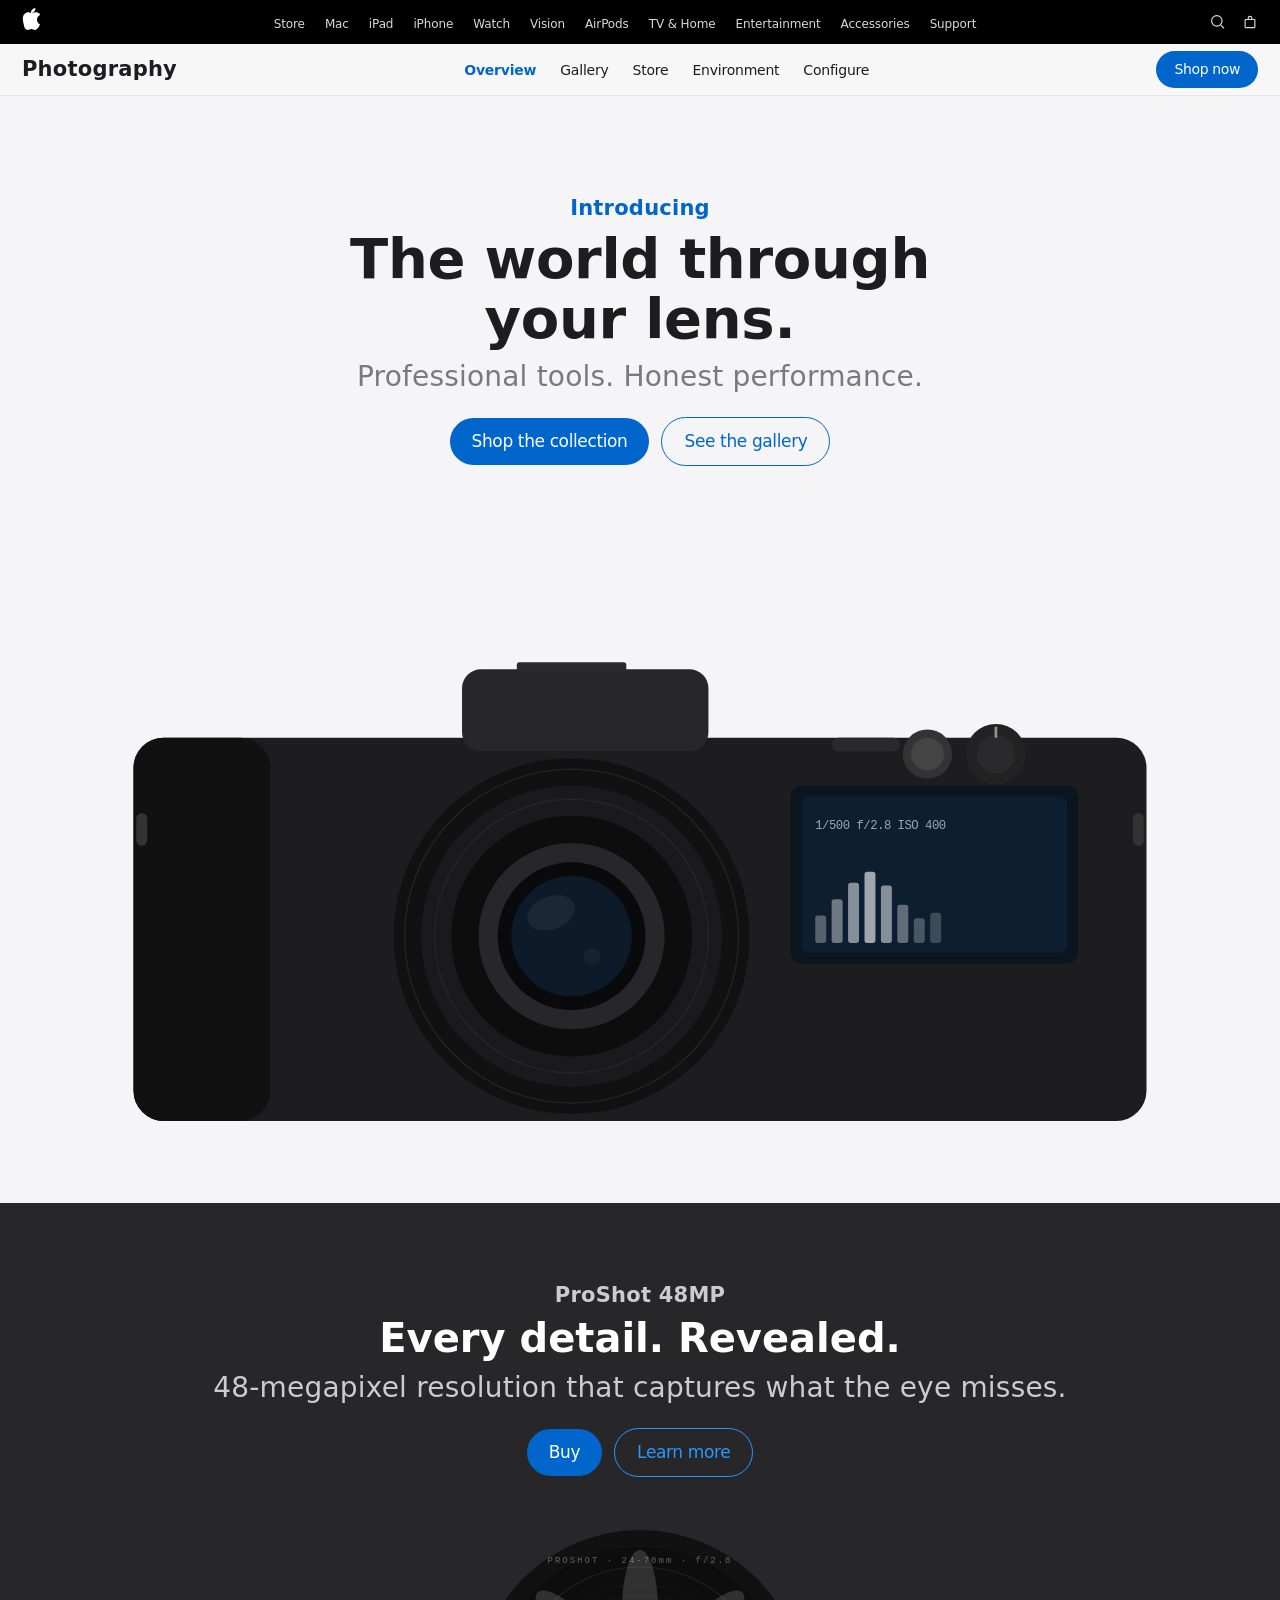
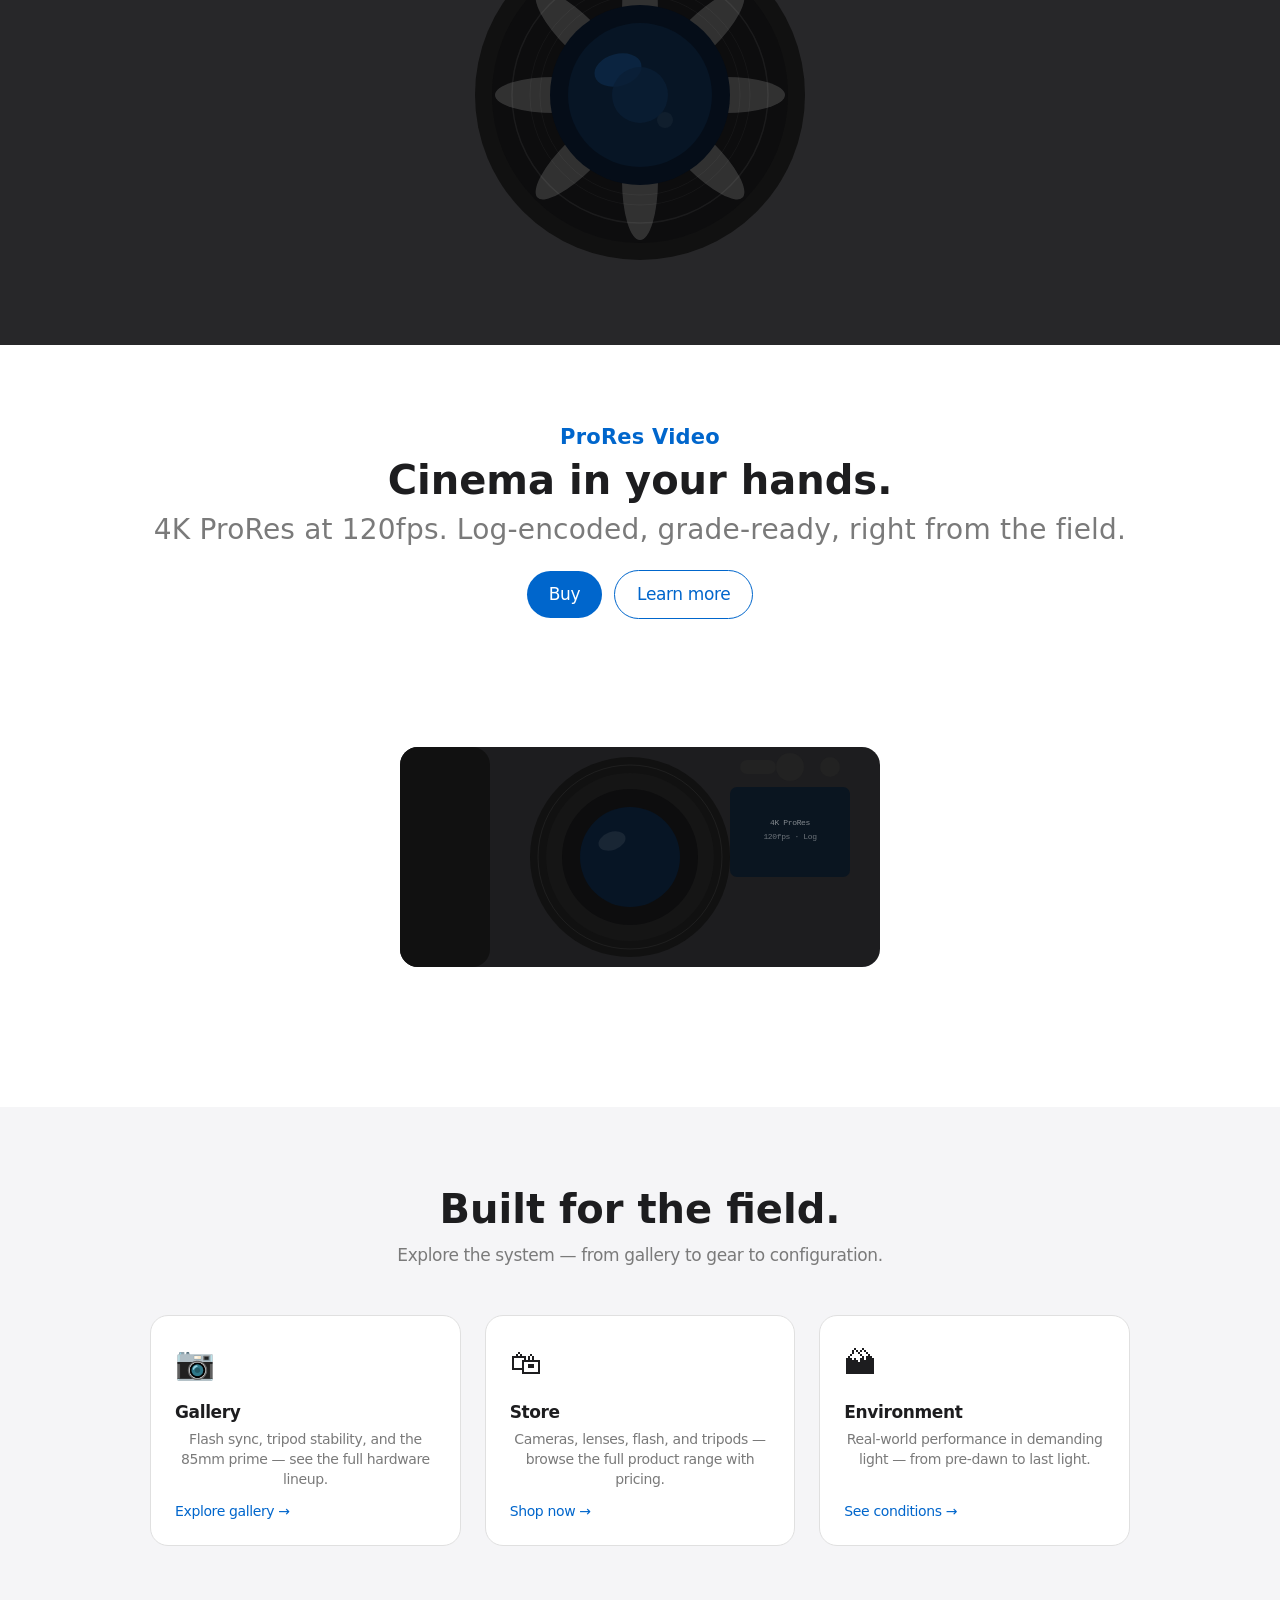
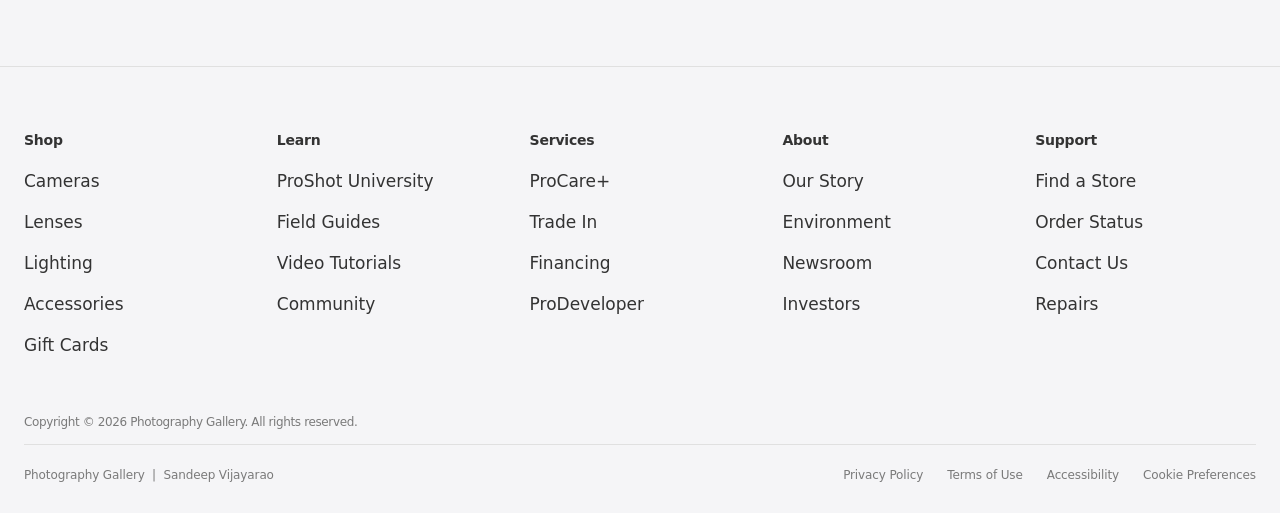
==== commit e4207795: "Apply linter formatting to HTML pages https://claude.ai/code/session_01C6W9asKwD4Zkcxw4tHUJ4B  Co-Au" ====
--- a/index.html
+++ b/index.html
@@ -3,745 +3,19 @@
 <head>
   <meta charset="UTF-8" />
   <meta name="viewport" content="width=device-width, initial-scale=1.0" />
-  <title>Gallery — Photography</title>
-  <style>
-    /* ─── Design Tokens ────────────────────────────────────────────── */
-    :root {
-      /* Brand & Accent */
-      --primary:              #0066cc;
-      --primary-focus:        #0071e3;
-      --primary-on-dark:      #2997ff;
-
-      /* Ink */
-      --ink:                  #1d1d1f;
-      --body:                 #1d1d1f;
-      --body-on-dark:         #ffffff;
-      --body-muted:           #cccccc;
-      --ink-muted-80:         #333333;
-      --ink-muted-48:         #7a7a7a;
-
-      /* Hairlines */
-      --divider-soft:         #f0f0f0;
-      --hairline:             #e0e0e0;
-
-      /* Surfaces */
-      --canvas:               #ffffff;
-      --canvas-parchment:     #f5f5f7;
-      --surface-pearl:        #fafafc;
-      --surface-tile-1:       #272729;
-      --surface-tile-2:       #2a2a2c;
-      --surface-tile-3:       #252527;
-      --surface-black:        #000000;
-      --surface-chip:         #d2d2d7;
-
-      /* On */
-      --on-primary:           #ffffff;
-      --on-dark:              #ffffff;
-
-      /* Radius */
-      --r-none:  0px;
-      --r-xs:    5px;
-      --r-sm:    8px;
-      --r-md:    11px;
-      --r-lg:    18px;
-      --r-pill:  9999px;
-      --r-full:  9999px;
-
-      /* Spacing */
-      --sp-xxs: 4px;
-      --sp-xs:  8px;
-      --sp-sm:  12px;
-      --sp-md:  17px;
-      --sp-lg:  24px;
-      --sp-xl:  32px;
-      --sp-xxl: 48px;
-      --sp-sec: 80px;
-
-      /* Product shadow — only for product imagery */
-      --product-shadow: rgba(0,0,0,.22) 3px 5px 30px 0;
-    }
-
-    /* ─── Reset ────────────────────────────────────────────────────── */
-    *, *::before, *::after { box-sizing: border-box; margin: 0; padding: 0; }
-    html { scroll-behavior: smooth; }
-    body {
-      font-family: "SF Pro Text", system-ui, -apple-system, BlinkMacSystemFont, sans-serif;
-      font-size: 17px;
-      font-weight: 400;
-      line-height: 1.47;
-      letter-spacing: -0.374px;
-      color: var(--body);
-      background: var(--canvas);
-      -webkit-font-smoothing: antialiased;
-    }
-    img { display: block; max-width: 100%; }
-    a { color: inherit; text-decoration: none; }
-    button { cursor: pointer; border: none; background: none; font: inherit; }
-
-    /* ─── Typography helpers ───────────────────────────────────────── */
-    .t-hero {
-      font-family: "SF Pro Display", system-ui, -apple-system, sans-serif;
-      font-size: 56px; font-weight: 600;
-      line-height: 1.07; letter-spacing: -0.28px;
-    }
-    .t-display-lg {
-      font-family: "SF Pro Display", system-ui, -apple-system, sans-serif;
-      font-size: 40px; font-weight: 600;
-      line-height: 1.10; letter-spacing: 0;
-    }
-    .t-display-md {
-      font-family: "SF Pro Text", system-ui, -apple-system, sans-serif;
-      font-size: 34px; font-weight: 600;
-      line-height: 1.47; letter-spacing: -0.374px;
-    }
-    .t-lead {
-      font-family: "SF Pro Display", system-ui, -apple-system, sans-serif;
-      font-size: 28px; font-weight: 400;
-      line-height: 1.14; letter-spacing: 0.196px;
-    }
-    .t-lead-airy {
-      font-family: "SF Pro Text", system-ui, -apple-system, sans-serif;
-      font-size: 24px; font-weight: 300;
-      line-height: 1.5; letter-spacing: 0;
-    }
-    .t-tagline {
-      font-family: "SF Pro Display", system-ui, -apple-system, sans-serif;
-      font-size: 21px; font-weight: 600;
-      line-height: 1.19; letter-spacing: 0.231px;
-    }
-    .t-body-strong {
-      font-size: 17px; font-weight: 600;
-      line-height: 1.24; letter-spacing: -0.374px;
-    }
-    .t-caption {
-      font-size: 14px; font-weight: 400;
-      line-height: 1.43; letter-spacing: -0.224px;
-    }
-    .t-caption-strong {
-      font-size: 14px; font-weight: 600;
-      line-height: 1.29; letter-spacing: -0.224px;
-    }
-    .t-fine-print {
-      font-size: 12px; font-weight: 400;
-      line-height: 1.0; letter-spacing: -0.12px;
-    }
-    .t-nav-link {
-      font-size: 12px; font-weight: 400;
-      line-height: 1.0; letter-spacing: -0.12px;
-    }
-
-    /* ─── Global Nav ───────────────────────────────────────────────── */
-    .global-nav {
-      position: fixed;
-      top: 0; left: 0; right: 0;
-      z-index: 100;
-      background: var(--surface-black);
-      height: 44px;
-      display: flex;
-      align-items: center;
-      padding: 0 22px;
-    }
-    .global-nav__inner {
-      width: 100%;
-      max-width: 1440px;
-      margin: 0 auto;
-      display: flex;
-      align-items: center;
-      justify-content: space-between;
-    }
-    .global-nav__logo svg {
-      width: 18px; height: 22px;
-      fill: var(--on-dark);
-    }
-    .global-nav__links {
-      display: flex;
-      align-items: center;
-      gap: 20px;
-      list-style: none;
-    }
-    .global-nav__links a {
-      color: rgba(255,255,255,.85);
-      font-size: 12px;
-      line-height: 1;
-      letter-spacing: -0.12px;
-      transition: color .2s;
-    }
-    .global-nav__links a:hover { color: var(--on-dark); }
-    .global-nav__actions {
-      display: flex;
-      align-items: center;
-      gap: 16px;
-    }
-    .global-nav__icon-btn {
-      width: 16px; height: 16px;
-      color: rgba(255,255,255,.85);
-      display: flex; align-items: center; justify-content: center;
-      transition: color .2s;
-    }
-    .global-nav__icon-btn:hover { color: var(--on-dark); }
-    .global-nav__icon-btn svg { width: 14px; height: 14px; fill: currentColor; }
-
-    /* ─── Sub Nav ──────────────────────────────────────────────────── */
-    .sub-nav {
-      position: fixed;
-      top: 44px; left: 0; right: 0;
-      z-index: 99;
-      background: rgba(245,245,247,.8);
-      backdrop-filter: saturate(180%) blur(20px);
-      -webkit-backdrop-filter: saturate(180%) blur(20px);
-      border-bottom: 1px solid rgba(0,0,0,.08);
-      height: 52px;
-      display: flex;
-      align-items: center;
-      padding: 0 22px;
-    }
-    .sub-nav__inner {
-      width: 100%;
-      max-width: 1440px;
-      margin: 0 auto;
-      display: flex;
-      align-items: center;
-      justify-content: space-between;
-    }
-    .sub-nav__category {
-      font-family: "SF Pro Display", system-ui, -apple-system, sans-serif;
-      font-size: 21px; font-weight: 600;
-      line-height: 1.19; letter-spacing: 0.231px;
-      color: var(--ink);
-    }
-    .sub-nav__links {
-      display: flex;
-      align-items: center;
-      gap: 24px;
-      list-style: none;
-    }
-    .sub-nav__links a {
-      font-size: 14px; font-weight: 400;
-      letter-spacing: -0.224px;
-      color: var(--ink);
-      transition: color .2s;
-    }
-    .sub-nav__links a:hover { color: var(--primary); }
-
-    /* ─── Buttons ──────────────────────────────────────────────────── */
-    .btn-primary {
-      display: inline-flex;
-      align-items: center;
-      justify-content: center;
-      background: var(--primary);
-      color: var(--on-primary);
-      font-family: "SF Pro Text", system-ui, -apple-system, sans-serif;
-      font-size: 17px; font-weight: 400;
-      line-height: 1.47; letter-spacing: -0.374px;
-      border-radius: var(--r-pill);
-      padding: 11px 22px;
-      transition: transform .12s, background .15s;
-      outline-offset: 3px;
-    }
-    .btn-primary:hover { background: var(--primary-focus); }
-    .btn-primary:active { transform: scale(.95); }
-    .btn-primary:focus-visible { outline: 2px solid var(--primary-focus); }
-
-    .btn-secondary {
-      display: inline-flex;
-      align-items: center;
-      justify-content: center;
-      background: transparent;
-      color: var(--primary);
-      font-family: "SF Pro Text", system-ui, -apple-system, sans-serif;
-      font-size: 17px; font-weight: 400;
-      line-height: 1.47; letter-spacing: -0.374px;
-      border-radius: var(--r-pill);
-      padding: 11px 22px;
-      border: 1px solid var(--primary);
-      transition: transform .12s;
-      outline-offset: 3px;
-    }
-    .btn-secondary:hover { background: rgba(0,102,204,.06); }
-    .btn-secondary:active { transform: scale(.95); }
-    .btn-secondary:focus-visible { outline: 2px solid var(--primary-focus); }
-
-    .btn-secondary-dark {
-      display: inline-flex;
-      align-items: center;
-      justify-content: center;
-      background: transparent;
-      color: var(--primary-on-dark);
-      font-family: "SF Pro Text", system-ui, -apple-system, sans-serif;
-      font-size: 17px; font-weight: 400;
-      line-height: 1.47; letter-spacing: -0.374px;
-      border-radius: var(--r-pill);
-      padding: 11px 22px;
-      border: 1px solid var(--primary-on-dark);
-      transition: transform .12s;
-      outline-offset: 3px;
-    }
-    .btn-secondary-dark:hover { background: rgba(41,151,255,.1); }
-    .btn-secondary-dark:active { transform: scale(.95); }
-
-    .btn-store-hero {
-      display: inline-flex;
-      align-items: center;
-      justify-content: center;
-      background: var(--primary);
-      color: var(--on-primary);
-      font-family: "SF Pro Text", system-ui, -apple-system, sans-serif;
-      font-size: 18px; font-weight: 300;
-      line-height: 1.0; letter-spacing: 0;
-      border-radius: var(--r-pill);
-      padding: 14px 28px;
-      transition: transform .12s, background .15s;
-    }
-    .btn-store-hero:hover { background: var(--primary-focus); }
-    .btn-store-hero:active { transform: scale(.95); }
-
-    .text-link {
-      color: var(--primary);
-      font-size: 17px;
-      text-decoration: none;
-      transition: opacity .15s;
-    }
-    .text-link:hover { opacity: .8; }
-    .text-link--dark {
-      color: var(--primary-on-dark);
-    }
-
-    .btn-ctas {
-      display: flex;
-      flex-wrap: wrap;
-      align-items: center;
-      justify-content: center;
-      gap: var(--sp-sm);
-      margin-top: var(--sp-lg);
-    }
-
-    /* ─── Main offset (nav height) ─────────────────────────────────── */
-    .page-body {
-      padding-top: 96px; /* 44 + 52 */
-    }
-
-    /* ─── Product Tile base ─────────────────────────────────────────── */
-    .tile {
-      width: 100%;
-      padding: var(--sp-sec) var(--sp-lg);
-      text-align: center;
-      overflow: hidden;
-    }
-    .tile__inner {
-      max-width: 980px;
-      margin: 0 auto;
-    }
-    .tile--light  { background: var(--canvas); color: var(--ink); }
-    .tile--parchment { background: var(--canvas-parchment); color: var(--ink); }
-    .tile--dark   { background: var(--surface-tile-1); color: var(--on-dark); }
-    .tile--dark-2 { background: var(--surface-tile-2); color: var(--on-dark); }
-    .tile--dark-3 { background: var(--surface-tile-3); color: var(--on-dark); }
-    .tile--black  { background: var(--surface-black); color: var(--on-dark); }
-
-    .tile__eyebrow {
-      font-family: "SF Pro Display", system-ui, -apple-system, sans-serif;
-      font-size: 21px; font-weight: 600;
-      letter-spacing: 0.231px; line-height: 1.19;
-      margin-bottom: var(--sp-xs);
-    }
-    .tile__headline {
-      margin-bottom: var(--sp-sm);
-    }
-    .tile__tagline {
-      margin-bottom: var(--sp-lg);
-    }
-
-    /* Product image with the signature shadow */
-    .tile__product-img {
-      margin: var(--sp-xxl) auto 0;
-      max-width: 600px;
-      filter: drop-shadow(var(--product-shadow));
-    }
-    .tile__product-img--wide {
-      max-width: 900px;
-    }
-    .tile__product-img--sm {
-      max-width: 340px;
-    }
-
-    /* SVG product stand-ins */
-    .product-svg {
-      display: block;
-      margin: 0 auto;
-    }
-
-    /* ─── Hero Tile ─────────────────────────────────────────────────── */
-    .tile--hero {
-      padding-top: 100px;
-      padding-bottom: 0;
-      background: var(--canvas-parchment);
-    }
-    .tile--hero .tile__inner {
-      max-width: 1440px;
-    }
-    .tile--hero .tile__headline {
-      font-family: "SF Pro Display", system-ui, -apple-system, sans-serif;
-      font-size: 56px; font-weight: 600;
-      line-height: 1.07; letter-spacing: -0.28px;
-    }
-    .tile--hero .tile__product-img {
-      max-width: 100%;
-      margin-top: var(--sp-sec);
-    }
-
-    /* ─── Environment / Quote Card ──────────────────────────────────── */
-    .env-card {
-      position: relative;
-      width: 100%;
-      min-height: 600px;
-      display: flex;
-      flex-direction: column;
-      align-items: center;
-      justify-content: center;
-      padding: var(--sp-sec) var(--sp-lg);
-      text-align: center;
-      background: var(--surface-tile-1);
-      color: var(--on-dark);
-      overflow: hidden;
-    }
-    .env-card__bg {
-      position: absolute;
-      inset: 0;
-      object-fit: cover;
-      width: 100%;
-      height: 100%;
-      opacity: .55;
-    }
-    .env-card__content {
-      position: relative;
-      z-index: 1;
-      max-width: 760px;
-    }
-    .env-card__badge {
-      display: inline-flex;
-      align-items: center;
-      gap: 6px;
-      margin-bottom: var(--sp-lg);
-      padding: 6px 14px;
-      border-radius: var(--r-pill);
-      border: 1px solid rgba(255,255,255,.3);
-      font-size: 12px; letter-spacing: 0.5px;
-      text-transform: uppercase;
-      color: var(--on-dark);
-    }
-    .env-card__badge svg { width: 14px; height: 14px; fill: currentColor; }
-
-    /* ─── Store Utility Grid ────────────────────────────────────────── */
-    .store-section {
-      background: var(--canvas-parchment);
-      padding: var(--sp-sec) var(--sp-lg);
-    }
-    .store-section__inner {
-      max-width: 1440px;
-      margin: 0 auto;
-    }
-    .store-section__head {
-      text-align: center;
-      margin-bottom: var(--sp-xxl);
-    }
-    .store-section__head h2 {
-      font-family: "SF Pro Display", system-ui, -apple-system, sans-serif;
-      font-size: 40px; font-weight: 600;
-      line-height: 1.10; letter-spacing: 0;
-      color: var(--ink);
-      margin-bottom: var(--sp-sm);
-    }
-    .store-section__head p {
-      color: var(--ink-muted-48);
-    }
-
-    .utility-grid {
-      display: grid;
-      grid-template-columns: repeat(4, 1fr);
-      gap: var(--sp-lg);
-    }
-
-    .utility-card {
-      background: var(--canvas);
-      border: 1px solid var(--hairline);
-      border-radius: var(--r-lg);
-      padding: var(--sp-lg);
-      display: flex;
-      flex-direction: column;
-      transition: transform .2s, box-shadow .2s;
-    }
-    .utility-card:hover {
-      transform: translateY(-2px);
-      box-shadow: 0 8px 28px rgba(0,0,0,.08);
-    }
-    .utility-card__img-wrap {
-      border-radius: var(--r-sm);
-      overflow: hidden;
-      background: var(--canvas-parchment);
-      aspect-ratio: 1;
-      display: flex;
-      align-items: center;
-      justify-content: center;
-      margin-bottom: var(--sp-lg);
-    }
-    .utility-card__img-wrap svg {
-      width: 60%;
-      height: 60%;
-    }
-    .utility-card__name {
-      font-weight: 600;
-      font-size: 17px;
-      line-height: 1.24;
-      letter-spacing: -0.374px;
-      color: var(--ink);
-      margin-bottom: var(--sp-xxs);
-    }
-    .utility-card__desc {
-      font-size: 14px;
-      color: var(--ink-muted-48);
-      line-height: 1.43;
-      letter-spacing: -0.224px;
-      flex: 1;
-      margin-bottom: var(--sp-sm);
-    }
-    .utility-card__price {
-      font-size: 17px;
-      color: var(--ink);
-      margin-bottom: var(--sp-sm);
-    }
-
-    /* ─── Configurator Chips ─────────────────────────────────────────── */
-    .config-section {
-      background: var(--canvas);
-      padding: var(--sp-sec) var(--sp-lg);
-    }
-    .config-section__inner {
-      max-width: 780px;
-      margin: 0 auto;
-    }
-    .config-section__head {
-      text-align: center;
-      margin-bottom: var(--sp-xxl);
-    }
-    .config-label {
-      font-size: 12px; font-weight: 600;
-      letter-spacing: 0.5px;
-      text-transform: uppercase;
-      color: var(--ink-muted-48);
-      margin-bottom: var(--sp-sm);
-    }
-    .chip-grid {
-      display: flex;
-      flex-wrap: wrap;
-      gap: var(--sp-sm);
-      margin-bottom: var(--sp-xl);
-    }
-    .chip {
-      background: var(--canvas);
-      border: 1px solid var(--hairline);
-      border-radius: var(--r-pill);
-      padding: 12px 16px;
-      font-size: 14px;
-      letter-spacing: -0.224px;
-      color: var(--ink);
-      cursor: pointer;
-      transition: border-color .15s, transform .1s;
-    }
-    .chip:hover { border-color: var(--ink-muted-48); }
-    .chip:active { transform: scale(.97); }
-    .chip--selected {
-      border: 2px solid var(--primary-focus);
-      color: var(--ink);
-    }
-    .chip__label { display: block; }
-    .chip__price { display: block; font-size: 12px; color: var(--ink-muted-48); margin-top: 2px; }
-
-    /* ─── Search Input ────────────────────────────────────────────────── */
-    .search-wrap {
-      position: relative;
-      max-width: 400px;
-      margin: 0 auto var(--sp-xxl);
-    }
-    .search-icon {
-      position: absolute;
-      left: 16px;
-      top: 50%;
-      transform: translateY(-50%);
-      width: 14px; height: 14px;
-      fill: var(--ink-muted-48);
-      pointer-events: none;
-    }
-    .search-input {
-      width: 100%;
-      background: var(--canvas);
-      color: var(--ink);
-      font-family: "SF Pro Text", system-ui, -apple-system, sans-serif;
-      font-size: 17px; font-weight: 400;
-      line-height: 1.47; letter-spacing: -0.374px;
-      border: 1px solid rgba(0,0,0,.08);
-      border-radius: var(--r-pill);
-      padding: 12px 20px 12px 40px;
-      height: 44px;
-      outline: none;
-      transition: border-color .2s, box-shadow .2s;
-    }
-    .search-input:focus {
-      border-color: var(--primary);
-      box-shadow: 0 0 0 3px rgba(0,102,204,.15);
-    }
-
-    /* ─── Floating Sticky Bar ─────────────────────────────────────────── */
-    .sticky-bar {
-      position: fixed;
-      bottom: 0; left: 0; right: 0;
-      z-index: 98;
-      background: rgba(245,245,247,.8);
-      backdrop-filter: saturate(180%) blur(20px);
-      -webkit-backdrop-filter: saturate(180%) blur(20px);
-      border-top: 1px solid rgba(0,0,0,.08);
-      height: 64px;
-      padding: 0 var(--sp-xl);
-      display: flex;
-      align-items: center;
-      justify-content: space-between;
-      transform: translateY(100%);
-      transition: transform .3s ease;
-    }
-    .sticky-bar--visible { transform: translateY(0); }
-    .sticky-bar__label { color: var(--ink); }
-    .sticky-bar__price {
-      font-weight: 600;
-    }
-
-    /* ─── Icon Circular Button ────────────────────────────────────────── */
-    .icon-circular {
-      width: 44px; height: 44px;
-      border-radius: var(--r-full);
-      background: rgba(210,210,215,.64);
-      display: flex; align-items: center; justify-content: center;
-      cursor: pointer;
-      transition: transform .12s, background .15s;
-    }
-    .icon-circular:hover { background: rgba(210,210,215,.8); }
-    .icon-circular:active { transform: scale(.95); }
-    .icon-circular svg { width: 16px; height: 16px; fill: var(--ink); }
-
-    /* ─── Footer ─────────────────────────────────────────────────────── */
-    footer {
-      background: var(--canvas-parchment);
-      border-top: 1px solid var(--hairline);
-      padding: 64px var(--sp-lg) 32px;
-      color: var(--ink-muted-80);
-    }
-    .footer__inner {
-      max-width: 1440px;
-      margin: 0 auto;
-    }
-    .footer__cols {
-      display: grid;
-      grid-template-columns: repeat(5, 1fr);
-      gap: var(--sp-xl);
-      margin-bottom: var(--sp-xxl);
-    }
-    .footer__col h3 {
-      font-size: 14px; font-weight: 600;
-      line-height: 1.29; letter-spacing: -0.224px;
-      color: var(--ink-muted-80);
-      margin-bottom: var(--sp-sm);
-    }
-    .footer__col ul {
-      list-style: none;
-    }
-    .footer__col ul li a {
-      font-size: 17px; font-weight: 400;
-      line-height: 2.41; letter-spacing: 0;
-      color: var(--ink-muted-80);
-      display: block;
-      transition: color .15s;
-    }
-    .footer__col ul li a:hover { color: var(--primary); }
-    .footer__legal {
-      border-top: 1px solid var(--hairline);
-      padding-top: var(--sp-lg);
-      font-size: 12px; line-height: 1.0; letter-spacing: -0.12px;
-      color: var(--ink-muted-48);
-      display: flex;
-      justify-content: space-between;
-      flex-wrap: wrap;
-      gap: var(--sp-sm);
-    }
-    .footer__legal-links {
-      display: flex; gap: var(--sp-lg);
-      list-style: none;
-    }
-    .footer__legal-links a {
-      color: var(--ink-muted-48);
-      transition: color .15s;
-    }
-    .footer__legal-links a:hover { color: var(--primary); }
-
-    /* ─── Camera SVG helpers ─────────────────────────────────────────── */
-    .lens-ring { fill: none; stroke: currentColor; }
-
-    /* ─── Two-up section ──────────────────────────────────────────────── */
-    .two-up {
-      display: grid;
-      grid-template-columns: 1fr 1fr;
-      gap: 0;
-    }
-    .two-up .tile {
-      padding: var(--sp-sec) var(--sp-xxl);
-    }
-    .two-up .tile .tile__inner {
-      max-width: 100%;
-    }
-
-    /* ─── Divider ────────────────────────────────────────────────────── */
-    .divider {
-      height: 1px;
-      background: var(--hairline);
-      max-width: 1440px;
-      margin: 0 auto;
-    }
-
-    /* ─── Responsive ─────────────────────────────────────────────────── */
-    @media (max-width: 1068px) {
-      .tile--hero .tile__headline { font-size: 40px; letter-spacing: 0; }
-      .utility-grid { grid-template-columns: repeat(3, 1fr); }
-      .footer__cols { grid-template-columns: repeat(3, 1fr); }
-    }
-    @media (max-width: 833px) {
-      .global-nav__links { display: none; }
-      .sub-nav__links { display: none; }
-      .two-up { grid-template-columns: 1fr; }
-      .utility-grid { grid-template-columns: repeat(2, 1fr); }
-      .footer__cols { grid-template-columns: repeat(2, 1fr); }
-    }
-    @media (max-width: 640px) {
-      .tile--hero .tile__headline { font-size: 34px; }
-      .tile { padding: var(--sp-xxl) var(--sp-lg); }
-      .utility-grid { grid-template-columns: 1fr; }
-      .footer__cols { grid-template-columns: 1fr; }
-      .sticky-bar { display: none; }
-      .t-hero { font-size: 34px; }
-      .t-display-lg { font-size: 28px; }
-    }
-    @media (max-width: 419px) {
-      .tile--hero .tile__headline { font-size: 28px; }
-    }
-  </style>
+  <title>Overview — Photography</title>
+  <link rel="stylesheet" href="styles.css" />
 </head>
 <body>
 
   <!-- ── Global Nav ──────────────────────────────────────────────── -->
   <nav class="global-nav" role="navigation" aria-label="Global">
     <div class="global-nav__inner">
-      <a class="global-nav__logo" href="#" aria-label="Home">
+      <a class="global-nav__logo" href="index.html" aria-label="Home">
         <svg viewBox="0 0 814 1000" role="img" aria-hidden="true">
           <path d="M788.1 340.9c-5.8 4.5-108.2 62.2-108.2 190.5 0 148.4 130.3 200.9 134.2 202.2-.6 3.2-20.7 71.9-68.7 141.9-42.8 61.6-87.5 123.1-155.5 123.1s-85.5-39.5-164-39.5c-76 0-103.7 40.8-165.9 40.8s-105-42.4-150.3-109.7C74.4 728.1 35.3 604.1 35.3 487c0-191.2 125.3-291.8 248.5-291.8 66.4 0 121.7 43.6 163.5 43.6 40 0 101.9-46 176.8-46 28.6 0 130.9 2.6 198.3 99.2zm-234-181.5c31.1-36.9 53.1-88.1 53.1-139.3 0-7.1-.6-14.3-1.9-20.1-50.6 1.9-110.8 33.7-147.1 75.8-28.5 32.4-55.1 83.6-55.1 135.5 0 7.8 1.3 15.6 1.9 18.1 3.2.6 8.4 1.3 13.6 1.3 45.4 0 102.5-30.4 135.5-71.3z"/>
         </svg>
       </a>
-
       <ul class="global-nav__links" role="list">
         <li><a href="#">Store</a></li>
         <li><a href="#">Mac</a></li>
@@ -755,7 +29,6 @@
         <li><a href="#">Accessories</a></li>
         <li><a href="#">Support</a></li>
       </ul>
-
       <div class="global-nav__actions">
         <a class="global-nav__icon-btn" href="#" aria-label="Search">
           <svg viewBox="0 0 18 18" aria-hidden="true">
@@ -776,13 +49,13 @@
     <div class="sub-nav__inner">
       <span class="sub-nav__category">Photography</span>
       <ul class="sub-nav__links" role="list">
-        <li><a href="#overview">Overview</a></li>
-        <li><a href="#gallery">Gallery</a></li>
-        <li><a href="#store">Store</a></li>
-        <li><a href="#environment">Environment</a></li>
-        <li><a href="#configure">Configure</a></li>
+        <li><a href="index.html" class="active">Overview</a></li>
+        <li><a href="gallery.html">Gallery</a></li>
+        <li><a href="store.html">Store</a></li>
+        <li><a href="environment.html">Environment</a></li>
+        <li><a href="configure.html">Configure</a></li>
       </ul>
-      <a class="btn-primary" href="#store" style="font-size:14px;padding:8px 18px;">Shop now</a>
+      <a class="btn-primary" href="store.html" style="font-size:14px;padding:8px 18px;">Shop now</a>
     </div>
   </div>
 
@@ -790,58 +63,43 @@
   <main class="page-body">
 
     <!-- ── Hero Tile ─────────────────────────────────────────────── -->
-    <section id="overview" class="tile tile--hero">
+    <section class="tile tile--hero">
       <div class="tile__inner">
         <p class="tile__eyebrow" style="color:var(--primary)">Introducing</p>
-        <h1 class="tile__headline">
-          The world through<br>your lens.
-        </h1>
+        <h1 class="tile__headline">The world through<br>your lens.</h1>
         <p class="tile__tagline t-lead" style="color:var(--ink-muted-48)">
-          A photography-first interface. Every frame, a gallery.
+          Professional tools. Honest performance.
         </p>
         <div class="btn-ctas">
-          <a class="btn-primary" href="#store">Shop the collection</a>
-          <a class="btn-secondary" href="#overview">Learn more</a>
+          <a class="btn-primary" href="store.html">Shop the collection</a>
+          <a class="btn-secondary" href="gallery.html">See the gallery</a>
         </div>
 
         <!-- Hero camera SVG illustration -->
         <div class="tile__product-img tile__product-img--wide">
           <svg viewBox="0 0 900 480" xmlns="http://www.w3.org/2000/svg" class="product-svg" aria-label="Professional camera" role="img">
-            <!-- Camera body -->
             <rect x="80" y="140" width="740" height="280" rx="22" fill="#1d1d1f"/>
-            <!-- Viewfinder hump -->
             <rect x="320" y="90" width="180" height="60" rx="14" fill="#272729"/>
-            <!-- Grip -->
             <rect x="80" y="140" width="100" height="280" rx="22" fill="#111"/>
-            <!-- Lens barrel -->
             <circle cx="400" cy="285" r="130" fill="#111"/>
             <circle cx="400" cy="285" r="110" fill="#1a1a1c"/>
             <circle cx="400" cy="285" r="88" fill="#0d0d0e"/>
             <circle cx="400" cy="285" r="68" fill="#272729"/>
-            <!-- Lens glass -->
             <circle cx="400" cy="285" r="54" fill="#0a0a0c"/>
             <circle cx="400" cy="285" r="44" fill="#0d1a2a"/>
-            <!-- Lens reflections -->
             <ellipse cx="385" cy="268" rx="18" ry="12" fill="rgba(255,255,255,.06)" transform="rotate(-20,385,268)"/>
             <circle cx="415" cy="300" r="6" fill="rgba(255,255,255,.04)"/>
-            <!-- Lens ring markings -->
             <circle cx="400" cy="285" r="122" fill="none" stroke="rgba(255,255,255,.08)" stroke-width="1"/>
             <circle cx="400" cy="285" r="100" fill="none" stroke="rgba(255,255,255,.05)" stroke-width="1"/>
-            <!-- Shutter button -->
             <circle cx="660" cy="152" r="18" fill="#333"/>
             <circle cx="660" cy="152" r="12" fill="#444"/>
-            <!-- Mode dial -->
             <circle cx="710" cy="152" r="22" fill="#222"/>
             <circle cx="710" cy="152" r="14" fill="#2a2a2c"/>
             <line x1="710" y1="132" x2="710" y2="140" stroke="rgba(255,255,255,.5)" stroke-width="2"/>
-            <!-- Top controls -->
             <rect x="590" y="140" width="50" height="10" rx="5" fill="#2a2a2c"/>
-            <!-- Flash hot-shoe -->
             <rect x="360" y="85" width="80" height="8" rx="2" fill="#2a2a2c"/>
-            <!-- Display screen -->
             <rect x="560" y="175" width="210" height="130" rx="8" fill="#0a1520"/>
             <rect x="568" y="183" width="194" height="114" rx="5" fill="#0d1e30"/>
-            <!-- Screen content: histogram bars -->
             <rect x="578" y="270" width="8"  height="20" rx="2" fill="rgba(255,255,255,.3)"/>
             <rect x="590" y="258" width="8"  height="32" rx="2" fill="rgba(255,255,255,.4)"/>
             <rect x="602" y="246" width="8"  height="44" rx="2" fill="rgba(255,255,255,.5)"/>
@@ -850,9 +108,7 @@
             <rect x="638" y="262" width="8"  height="28" rx="2" fill="rgba(255,255,255,.35)"/>
             <rect x="650" y="272" width="8"  height="18" rx="2" fill="rgba(255,255,255,.25)"/>
             <rect x="662" y="268" width="8"  height="22" rx="2" fill="rgba(255,255,255,.2)"/>
-            <!-- ISO / shutter readout -->
             <text x="578" y="207" font-family="SF Pro Text,monospace" font-size="9" fill="rgba(255,255,255,.6)">1/500  f/2.8  ISO 400</text>
-            <!-- Strap lugs -->
             <rect x="82"  y="195" width="8" height="24" rx="4" fill="#333"/>
             <rect x="810" y="195" width="8" height="24" rx="4" fill="#333"/>
           </svg>
@@ -860,8 +116,8 @@
       </div>
     </section>
 
-    <!-- ── Dark Tile 1 ───────────────────────────────────────────── -->
-    <section id="gallery" class="tile tile--dark">
+    <!-- ── Dark Tile — 48MP ───────────────────────────────────────── -->
+    <section class="tile tile--dark">
       <div class="tile__inner">
         <p class="tile__eyebrow" style="color:var(--body-muted)">ProShot 48MP</p>
         <h2 class="tile__headline t-display-lg">Every detail. Revealed.</h2>
@@ -869,16 +125,13 @@
           48-megapixel resolution that captures what the eye misses.
         </p>
         <div class="btn-ctas">
-          <a class="btn-primary" href="#store">Buy</a>
-          <a class="btn-secondary-dark" href="#gallery">Learn more</a>
-        </div>
-
-        <!-- Lens close-up SVG -->
+          <a class="btn-primary" href="store.html">Buy</a>
+          <a class="btn-secondary-dark" href="gallery.html">Learn more</a>
+        </div>
         <div class="tile__product-img tile__product-img--sm">
           <svg viewBox="0 0 340 340" xmlns="http://www.w3.org/2000/svg" class="product-svg" aria-label="Camera lens" role="img">
             <circle cx="170" cy="170" r="165" fill="#111"/>
             <circle cx="170" cy="170" r="148" fill="#0d0d0e"/>
-            <!-- Aperture blades -->
             <g opacity=".15">
               <ellipse cx="170" cy="85"  rx="18" ry="60" fill="white" transform="rotate(0,170,170)"/>
               <ellipse cx="170" cy="85"  rx="18" ry="60" fill="white" transform="rotate(45,170,170)"/>
@@ -889,25 +142,21 @@
               <ellipse cx="170" cy="85"  rx="18" ry="60" fill="white" transform="rotate(270,170,170)"/>
               <ellipse cx="170" cy="85"  rx="18" ry="60" fill="white" transform="rotate(315,170,170)"/>
             </g>
-            <!-- Glass -->
             <circle cx="170" cy="170" r="90"  fill="#050d18"/>
             <circle cx="170" cy="170" r="72"  fill="#071525"/>
-            <!-- Reflections -->
             <ellipse cx="148" cy="145" rx="24" ry="16" fill="rgba(41,151,255,.12)" transform="rotate(-15,148,145)"/>
             <circle  cx="195" cy="195" r="8"  fill="rgba(255,255,255,.04)"/>
             <circle  cx="170" cy="170" r="28" fill="#0a1e35" opacity=".8"/>
-            <!-- Ring engravings -->
             <circle cx="170" cy="170" r="128" fill="none" stroke="rgba(255,255,255,.06)" stroke-width="1.5"/>
             <circle cx="170" cy="170" r="110" fill="none" stroke="rgba(255,255,255,.04)" stroke-width="1"/>
             <circle cx="170" cy="170" r="100" fill="none" stroke="rgba(255,255,255,.08)" stroke-width="0.5"/>
-            <!-- Spec text -->
             <text x="170" y="38" text-anchor="middle" font-family="SF Pro Text,monospace" font-size="9" fill="rgba(255,255,255,.35)" letter-spacing="2">PROSHOT · 24-70mm · f/2.8</text>
           </svg>
         </div>
       </div>
     </section>
 
-    <!-- ── Light Tile ─────────────────────────────────────────────── -->
+    <!-- ── Light Tile — ProRes ────────────────────────────────────── -->
     <section class="tile tile--light">
       <div class="tile__inner">
         <p class="tile__eyebrow" style="color:var(--primary)">ProRes Video</p>
@@ -916,28 +165,22 @@
           4K ProRes at 120fps. Log-encoded, grade-ready, right from the field.
         </p>
         <div class="btn-ctas">
-          <a class="btn-primary" href="#store">Buy</a>
-          <a class="btn-secondary" href="#gallery">Learn more</a>
-        </div>
-
-        <!-- Camera side view SVG -->
+          <a class="btn-primary" href="store.html">Buy</a>
+          <a class="btn-secondary" href="gallery.html">Learn more</a>
+        </div>
         <div class="tile__product-img">
           <svg viewBox="0 0 600 360" xmlns="http://www.w3.org/2000/svg" class="product-svg" aria-label="Camera side view" role="img">
-            <!-- Body -->
             <rect x="60" y="80" width="480" height="220" rx="18" fill="#1d1d1f"/>
             <rect x="60" y="80" width="90" height="220" rx="18" fill="#111"/>
-            <!-- Lens -->
             <circle cx="290" cy="190" r="100" fill="#111"/>
             <circle cx="290" cy="190" r="84"  fill="#151515"/>
             <circle cx="290" cy="190" r="68"  fill="#0d0d0e"/>
             <circle cx="290" cy="190" r="50"  fill="#071525"/>
             <ellipse cx="272" cy="174" rx="14" ry="9" fill="rgba(255,255,255,.07)" transform="rotate(-20,272,174)"/>
             <circle cx="290" cy="190" r="92"  fill="none" stroke="rgba(255,255,255,.06)" stroke-width="1"/>
-            <!-- LCD -->
             <rect x="390" y="120" width="120" height="90" rx="7" fill="#0a1520"/>
             <text x="450" y="158" text-anchor="middle" font-family="SF Pro Text,monospace" font-size="8" fill="rgba(255,255,255,.5)">4K ProRes</text>
             <text x="450" y="172" text-anchor="middle" font-family="SF Pro Text,monospace" font-size="8" fill="rgba(255,255,255,.4)">120fps · Log</text>
-            <!-- Controls row -->
             <circle cx="450" cy="100" r="14" fill="#222"/>
             <circle cx="490" cy="100" r="10" fill="#222"/>
             <rect x="400" y="93"  width="36" height="14" rx="7" fill="#222"/>
@@ -946,350 +189,32 @@
       </div>
     </section>
 
-    <!-- ── Two-Up: Parchment + Dark ──────────────────────────────── -->
-    <div class="two-up">
-      <section class="tile tile--parchment">
-        <div class="tile__inner">
-          <p class="tile__eyebrow" style="color:var(--primary)">Wireless Flash</p>
-          <h2 class="tile__headline t-display-md">Strobe.<br>Synchronized.</h2>
-          <p class="t-caption" style="color:var(--ink-muted-48);margin-top:var(--sp-sm)">
-            Multi-flash TTL at 1/8000s sync speed over a 300-foot wireless range.
-          </p>
-          <div class="btn-ctas" style="justify-content:flex-start">
-            <a class="btn-primary" href="#store">Buy</a>
-            <a class="text-link" href="#gallery" style="margin-left:var(--sp-sm)">Learn more →</a>
-          </div>
-          <!-- Flash head SVG -->
-          <div style="margin-top:var(--sp-xl)">
-            <svg viewBox="0 0 280 200" xmlns="http://www.w3.org/2000/svg" class="product-svg" aria-label="Flash unit" role="img" style="filter:drop-shadow(var(--product-shadow))">
-              <rect x="40" y="60" width="200" height="100" rx="12" fill="#1d1d1f"/>
-              <rect x="48" y="68" width="130" height="84" rx="6"  fill="#111"/>
-              <!-- Flash tube -->
-              <rect x="56" y="82" width="114" height="56" rx="4" fill="#e8e8ec"/>
-              <rect x="60" y="88" width="106" height="44" rx="3" fill="#f0f0f5"/>
-              <!-- Fresnel lines -->
-              <line x1="80"  y1="88" x2="80"  y2="132" stroke="rgba(0,0,0,.08)" stroke-width="1"/>
-              <line x1="96"  y1="88" x2="96"  y2="132" stroke="rgba(0,0,0,.08)" stroke-width="1"/>
-              <line x1="112" y1="88" x2="112" y2="132" stroke="rgba(0,0,0,.08)" stroke-width="1"/>
-              <line x1="128" y1="88" x2="128" y2="132" stroke="rgba(0,0,0,.08)" stroke-width="1"/>
-              <line x1="144" y1="88" x2="144" y2="132" stroke="rgba(0,0,0,.08)" stroke-width="1"/>
-              <!-- Hot shoe foot -->
-              <rect x="110" y="156" width="60" height="12" rx="3" fill="#333"/>
-              <rect x="120" y="152" width="40" height="8"  rx="2" fill="#2a2a2c"/>
-              <!-- Pilot light -->
-              <circle cx="208" cy="96" r="7" fill="#ff3b30"/>
-              <circle cx="208" cy="96" r="4" fill="#ff6961" opacity=".8"/>
-            </svg>
-          </div>
-        </div>
-      </section>
-
-      <section class="tile tile--dark-2">
-        <div class="tile__inner">
-          <p class="tile__eyebrow" style="color:var(--body-muted)">ProTripod Carbon</p>
-          <h2 class="tile__headline t-display-md" style="color:var(--on-dark)">Stability.<br>Redefined.</h2>
-          <p class="t-caption" style="color:var(--body-muted);margin-top:var(--sp-sm)">
-            Carbon-fiber legs, arca-swiss head. From 22cm to 195cm in eight seconds.
-          </p>
-          <div class="btn-ctas" style="justify-content:flex-start">
-            <a class="btn-primary" href="#store">Buy</a>
-            <a class="text-link text-link--dark" href="#gallery" style="margin-left:var(--sp-sm)">Learn more →</a>
-          </div>
-          <!-- Tripod SVG -->
-          <div style="margin-top:var(--sp-xl)">
-            <svg viewBox="0 0 200 220" xmlns="http://www.w3.org/2000/svg" class="product-svg" aria-label="Tripod" role="img" style="filter:drop-shadow(var(--product-shadow))">
-              <!-- Head -->
-              <rect x="72" y="30" width="56" height="28" rx="8" fill="#333"/>
-              <rect x="82" y="22" width="36" height="14" rx="5" fill="#2a2a2c"/>
-              <!-- Column -->
-              <rect x="96" y="56" width="8" height="80" rx="3" fill="#444"/>
-              <!-- Legs -->
-              <line x1="100" y1="136" x2="30"  y2="210" stroke="#3a3a3c" stroke-width="5" stroke-linecap="round"/>
-              <line x1="100" y1="136" x2="100" y2="215" stroke="#3a3a3c" stroke-width="5" stroke-linecap="round"/>
-              <line x1="100" y1="136" x2="170" y2="210" stroke="#3a3a3c" stroke-width="5" stroke-linecap="round"/>
-              <!-- Feet -->
-              <circle cx="30"  cy="212" r="5" fill="#555"/>
-              <circle cx="100" cy="217" r="5" fill="#555"/>
-              <circle cx="170" cy="212" r="5" fill="#555"/>
-              <!-- Leg spreader -->
-              <line x1="54" y1="175" x2="146" y2="175" stroke="#2a2a2c" stroke-width="3"/>
-              <line x1="54" y1="175" x2="100" y2="175" stroke="#2a2a2c" stroke-width="3"/>
-              <!-- Collar -->
-              <rect x="88" y="126" width="24" height="14" rx="4" fill="#555"/>
-            </svg>
-          </div>
-        </div>
-      </section>
-    </div>
-
-    <!-- ── Dark Tile 3 — Widescreen ──────────────────────────────── -->
-    <section class="tile tile--dark-3">
-      <div class="tile__inner" style="max-width:1100px">
-        <p class="tile__eyebrow" style="color:var(--body-muted)">ProPrime 85mm</p>
-        <h2 class="tile__headline t-hero" style="color:var(--on-dark)">Portrait perfected.</h2>
-        <p class="tile__tagline t-lead" style="color:var(--body-muted)">
-          f/1.2 maximum aperture. Bokeh so smooth it feels painted.
-        </p>
-        <div class="btn-ctas">
-          <a class="btn-primary" href="#store">Buy</a>
-          <a class="btn-secondary-dark" href="#gallery">Learn more</a>
-        </div>
-
-        <!-- 85mm Prime lens SVG -->
-        <div class="tile__product-img">
-          <svg viewBox="0 0 500 280" xmlns="http://www.w3.org/2000/svg" class="product-svg" aria-label="85mm prime lens" role="img">
-            <!-- Barrel -->
-            <rect x="80" y="60" width="340" height="160" rx="16" fill="#1a1a1c"/>
-            <!-- Barrel rings -->
-            <rect x="80"  y="60"  width="24" height="160" rx="6" fill="#111"/>
-            <rect x="396" y="60"  width="24" height="160" rx="6" fill="#111"/>
-            <rect x="190" y="60"  width="12" height="160" fill="#222"/>
-            <rect x="298" y="60"  width="12" height="160" fill="#222"/>
-            <!-- Focus ring ribbing -->
-            <g opacity=".4">
-              <rect x="215" y="68" width="3" height="144" rx="1" fill="white"/>
-              <rect x="223" y="68" width="3" height="144" rx="1" fill="white"/>
-              <rect x="231" y="68" width="3" height="144" rx="1" fill="white"/>
-              <rect x="239" y="68" width="3" height="144" rx="1" fill="white"/>
-              <rect x="247" y="68" width="3" height="144" rx="1" fill="white"/>
-              <rect x="255" y="68" width="3" height="144" rx="1" fill="white"/>
-              <rect x="263" y="68" width="3" height="144" rx="1" fill="white"/>
-              <rect x="271" y="68" width="3" height="144" rx="1" fill="white"/>
-              <rect x="279" y="68" width="3" height="144" rx="1" fill="white"/>
-            </g>
-            <!-- Front glass -->
-            <circle cx="116" cy="140" r="44" fill="#071525"/>
-            <ellipse cx="104" cy="128" rx="12" ry="8" fill="rgba(41,151,255,.1)" transform="rotate(-15,104,128)"/>
-            <circle cx="116" cy="140" r="50" fill="none" stroke="rgba(255,255,255,.08)" stroke-width="1.5"/>
-            <!-- Rear glass -->
-            <circle cx="384" cy="140" r="38" fill="#0a0a0c"/>
-            <circle cx="384" cy="140" r="44" fill="none" stroke="rgba(255,255,255,.06)" stroke-width="1"/>
-            <!-- Engraving -->
-            <text x="250" y="46" text-anchor="middle" font-family="SF Pro Text,monospace" font-size="10" fill="rgba(255,255,255,.3)" letter-spacing="2">85mm  f/1.2  Ø77</text>
-          </svg>
-        </div>
-      </div>
-    </section>
-
-    <!-- ── Environment / Quote Card ──────────────────────────────── -->
-    <section id="environment" class="env-card">
-      <!-- Atmospheric gradient as a stand-in for photography -->
-      <svg class="env-card__bg" viewBox="0 0 1440 600" preserveAspectRatio="xMidYMid slice" xmlns="http://www.w3.org/2000/svg" aria-hidden="true">
-        <defs>
-          <linearGradient id="sky" x1="0" y1="0" x2="0" y2="1">
-            <stop offset="0%"   stop-color="#0d1b2a"/>
-            <stop offset="40%"  stop-color="#1a3a5c"/>
-            <stop offset="70%"  stop-color="#c26a2a" stop-opacity=".6"/>
-            <stop offset="100%" stop-color="#1a0a02" stop-opacity=".9"/>
-          </linearGradient>
-          <radialGradient id="sun" cx="60%" cy="45%" r="30%">
-            <stop offset="0%"  stop-color="#f4a25c" stop-opacity=".9"/>
-            <stop offset="60%" stop-color="#c26a2a" stop-opacity=".3"/>
-            <stop offset="100%" stop-color="transparent"/>
-          </radialGradient>
-        </defs>
-        <rect width="1440" height="600" fill="url(#sky)"/>
-        <rect width="1440" height="600" fill="url(#sun)"/>
-        <!-- Mountain silhouettes -->
-        <polygon points="0,600 200,320 380,420 520,260 700,380 860,200 1000,310 1200,180 1440,300 1440,600" fill="#0a0d10"/>
-        <!-- Stars -->
-        <circle cx="100" cy="60"  r="1.2" fill="white" opacity=".6"/>
-        <circle cx="220" cy="40"  r="0.8" fill="white" opacity=".5"/>
-        <circle cx="340" cy="80"  r="1.0" fill="white" opacity=".4"/>
-        <circle cx="460" cy="30"  r="1.4" fill="white" opacity=".7"/>
-        <circle cx="580" cy="55"  r="0.9" fill="white" opacity=".3"/>
-        <circle cx="700" cy="25"  r="1.1" fill="white" opacity=".6"/>
-        <circle cx="820" cy="70"  r="0.7" fill="white" opacity=".5"/>
-        <circle cx="940" cy="35"  r="1.3" fill="white" opacity=".4"/>
-        <circle cx="1060" cy="55" r="1.0" fill="white" opacity=".6"/>
-        <circle cx="1180" cy="20" r="0.8" fill="white" opacity=".5"/>
-        <circle cx="1300" cy="45" r="1.2" fill="white" opacity=".4"/>
-        <circle cx="1400" cy="65" r="0.9" fill="white" opacity=".7"/>
-      </svg>
-
-      <div class="env-card__content">
-        <div class="env-card__badge">
-          <svg viewBox="0 0 16 16" aria-hidden="true"><path d="M8 1a7 7 0 1 0 0 14A7 7 0 0 0 8 1zM3.5 8a4.5 4.5 0 1 1 9 0 4.5 4.5 0 0 1-9 0z" fill="rgba(255,255,255,.6)"/></svg>
-          Gallery 2030
-        </div>
-        <h2 class="t-display-lg" style="color:var(--on-dark);margin-bottom:var(--sp-lg)">
-          Shot on earth.<br>Felt beyond it.
-        </h2>
-        <p class="t-lead-airy" style="color:var(--body-muted);margin-bottom:var(--sp-xl)">
-          Every landscape is a commitment. Every exposure is a choice. Photography that begins at dawn and refuses to stop.
-        </p>
-        <a class="btn-primary" href="#gallery">Explore the gallery</a>
-      </div>
-    </section>
-
-    <!-- ── Store Grid ─────────────────────────────────────────────── -->
-    <section id="store" class="store-section">
-      <div class="store-section__inner">
-        <div class="store-section__head">
-          <h2>The Photography Store</h2>
-          <p class="t-lead-airy" style="color:var(--ink-muted-48)">Everything you need. Nothing you don't.</p>
-        </div>
-
-        <!-- Search -->
-        <div class="search-wrap" role="search">
-          <svg class="search-icon" viewBox="0 0 18 18" aria-hidden="true">
-            <path d="M7.5 15a7.5 7.5 0 1 1 0-15 7.5 7.5 0 0 1 0 15zm0-1.5a6 6 0 1 0 0-12 6 6 0 0 0 0 12zm4.72.22 1.06-1.06 4 4-1.06 1.06-4-4z"/>
-          </svg>
-          <input class="search-input" type="search" placeholder="Search cameras, lenses, accessories" aria-label="Search products"/>
-        </div>
-
-        <div class="utility-grid">
-          <!-- Card 1 -->
-          <article class="utility-card">
-            <div class="utility-card__img-wrap">
-              <svg viewBox="0 0 120 120" xmlns="http://www.w3.org/2000/svg" aria-label="Mirrorless camera" role="img">
-                <rect x="15" y="35" width="90" height="60" rx="8" fill="#1d1d1f"/>
-                <rect x="15" y="35" width="22" height="60" rx="8" fill="#111"/>
-                <circle cx="70" cy="65" r="26" fill="#111"/>
-                <circle cx="70" cy="65" r="20" fill="#0d0d0e"/>
-                <circle cx="70" cy="65" r="14" fill="#071525"/>
-                <circle cx="64" cy="59" r="5"  fill="rgba(255,255,255,.07)"/>
-                <circle cx="88" cy="38" r="5" fill="#222"/>
-              </svg>
-            </div>
-            <p class="utility-card__name">ProShot X1</p>
-            <p class="utility-card__desc">48MP full-frame mirrorless with in-body stabilization and real-time subject tracking.</p>
-            <p class="utility-card__price">From $2,999</p>
-            <a class="text-link" href="#store">Buy →</a>
-          </article>
-
-          <!-- Card 2 -->
-          <article class="utility-card">
-            <div class="utility-card__img-wrap">
-              <svg viewBox="0 0 120 120" xmlns="http://www.w3.org/2000/svg" aria-label="Camera lens" role="img">
-                <rect x="38" y="20" width="44" height="90" rx="10" fill="#1a1a1c"/>
-                <circle cx="60" cy="110" r="18" fill="#111"/>
-                <circle cx="60" cy="20" r="18" fill="#111"/>
-                <circle cx="60" cy="110" r="12" fill="#0d0d0e"/>
-                <circle cx="60" cy="20"  r="12" fill="#0a1520"/>
-                <ellipse cx="55" cy="14" rx="5" ry="3" fill="rgba(255,255,255,.1)"/>
-                <rect x="36" y="60" width="48" height="10" rx="2" fill="#111"/>
-              </svg>
-            </div>
-            <p class="utility-card__name">ProPrime 85mm f/1.2</p>
-            <p class="utility-card__desc">Ultra-fast portrait prime. Rendering so smooth, post-processing becomes optional.</p>
-            <p class="utility-card__price">From $1,499</p>
-            <a class="text-link" href="#store">Buy →</a>
-          </article>
-
-          <!-- Card 3 -->
-          <article class="utility-card">
-            <div class="utility-card__img-wrap">
-              <svg viewBox="0 0 120 120" xmlns="http://www.w3.org/2000/svg" aria-label="Wireless flash" role="img">
-                <rect x="20" y="40" width="80" height="50" rx="8" fill="#1d1d1f"/>
-                <rect x="28" y="48" width="50" height="34" rx="4" fill="#e8e8ec"/>
-                <rect x="38" y="75" width="44" height="8"  rx="3" fill="#333"/>
-                <circle cx="88" cy="54" r="6" fill="#ff3b30"/>
-              </svg>
-            </div>
-            <p class="utility-card__name">ProFlash 600</p>
-            <p class="utility-card__desc">600Ws guide number. Multi-flash TTL wireless sync over 300ft — recharged in 1.2 seconds.</p>
-            <p class="utility-card__price">From $649</p>
-            <a class="text-link" href="#store">Buy →</a>
-          </article>
-
-          <!-- Card 4 -->
-          <article class="utility-card">
-            <div class="utility-card__img-wrap">
-              <svg viewBox="0 0 120 120" xmlns="http://www.w3.org/2000/svg" aria-label="Carbon fiber tripod" role="img">
-                <rect x="50" y="15" width="20" height="14" rx="4" fill="#333"/>
-                <rect x="56" y="28" width="8" height="38" rx="2" fill="#444"/>
-                <line x1="60" y1="66" x2="22" y2="106" stroke="#3a3a3c" stroke-width="3.5" stroke-linecap="round"/>
-                <line x1="60" y1="66" x2="60"  y2="110" stroke="#3a3a3c" stroke-width="3.5" stroke-linecap="round"/>
-                <line x1="60" y1="66" x2="98" y2="106" stroke="#3a3a3c" stroke-width="3.5" stroke-linecap="round"/>
-                <circle cx="22"  cy="108" r="3" fill="#555"/>
-                <circle cx="60"  cy="112" r="3" fill="#555"/>
-                <circle cx="98"  cy="108" r="3" fill="#555"/>
-                <line x1="36" y1="90" x2="84" y2="90" stroke="#2a2a2c" stroke-width="2"/>
-              </svg>
-            </div>
-            <p class="utility-card__name">ProTripod Carbon</p>
-            <p class="utility-card__desc">10-layer carbon-fiber legs. Arca-Swiss ball head rated to 22kg. 22–195cm in eight seconds.</p>
-            <p class="utility-card__price">From $449</p>
-            <a class="text-link" href="#store">Buy →</a>
-          </article>
-        </div>
-      </div>
-    </section>
-
-    <!-- ── Configurator ────────────────────────────────────────────── -->
-    <section id="configure" class="config-section">
-      <div class="config-section__inner">
-        <div class="config-section__head">
-          <p style="color:var(--primary);font-size:17px;margin-bottom:var(--sp-xs)">Configure</p>
-          <h2 class="t-display-lg" style="margin-bottom:var(--sp-sm)">Build your kit.</h2>
-          <p class="t-lead" style="color:var(--ink-muted-48)">Choose the ProShot X1 that's right for you.</p>
-        </div>
-
-        <p class="config-label">Body</p>
-        <div class="chip-grid">
-          <div class="chip chip--selected" role="button" tabindex="0" aria-pressed="true">
-            <span class="chip__label">ProShot X1</span>
-            <span class="chip__price">From $2,999</span>
-          </div>
-          <div class="chip" role="button" tabindex="0" aria-pressed="false">
-            <span class="chip__label">ProShot X1 Pro</span>
-            <span class="chip__price">From $3,999</span>
-          </div>
-          <div class="chip" role="button" tabindex="0" aria-pressed="false">
-            <span class="chip__label">ProShot X1 Max</span>
-            <span class="chip__price">From $4,999</span>
-          </div>
-        </div>
-
-        <p class="config-label">Memory</p>
-        <div class="chip-grid">
-          <div class="chip" role="button" tabindex="0" aria-pressed="false">
-            <span class="chip__label">256GB</span>
-          </div>
-          <div class="chip chip--selected" role="button" tabindex="0" aria-pressed="true">
-            <span class="chip__label">512GB</span>
-            <span class="chip__price">+$100</span>
-          </div>
-          <div class="chip" role="button" tabindex="0" aria-pressed="false">
-            <span class="chip__label">1TB</span>
-            <span class="chip__price">+$300</span>
-          </div>
-          <div class="chip" role="button" tabindex="0" aria-pressed="false">
-            <span class="chip__label">2TB</span>
-            <span class="chip__price">+$600</span>
-          </div>
-        </div>
-
-        <p class="config-label">Color</p>
-        <div class="chip-grid">
-          <div class="chip chip--selected" role="button" tabindex="0" aria-pressed="true">
-            <span class="chip__label">Midnight</span>
-          </div>
-          <div class="chip" role="button" tabindex="0" aria-pressed="false">
-            <span class="chip__label">Space Gray</span>
-          </div>
-          <div class="chip" role="button" tabindex="0" aria-pressed="false">
-            <span class="chip__label">Silver</span>
-          </div>
-        </div>
-
-        <div style="text-align:center;margin-top:var(--sp-xxl)">
-          <a class="btn-store-hero" href="#store">Add to Bag — $3,099</a>
-        </div>
-      </div>
-    </section>
-
-    <!-- ── Parchment closing tile ──────────────────────────────────── -->
+    <!-- ── Closing CTA Grid ───────────────────────────────────────── -->
     <section class="tile tile--parchment" style="padding-bottom:calc(var(--sp-sec) + 40px)">
       <div class="tile__inner">
-        <h2 class="t-display-lg" style="margin-bottom:var(--sp-sm)">Made for those who see differently.</h2>
-        <p class="t-lead" style="color:var(--ink-muted-48);margin-bottom:var(--sp-xl)">
-          Tools that vanish when you need them to. Results that endure.
-        </p>
-        <div class="btn-ctas">
-          <a class="btn-primary" href="#store">Shop Photography</a>
-          <a class="btn-secondary" href="#overview">Explore the system</a>
+        <h2 class="t-display-lg" style="margin-bottom:var(--sp-sm)">Built for the field.</h2>
+        <p style="color:var(--ink-muted-48);margin-bottom:var(--sp-xl);font-size:17px;">
+          Explore the system — from gallery to gear to configuration.
+        </p>
+        <div class="cta-grid">
+          <a class="cta-card" href="gallery.html">
+            <span class="cta-card__icon">📷</span>
+            <span class="cta-card__title">Gallery</span>
+            <span class="cta-card__desc">Flash sync, tripod stability, and the 85mm prime — see the full hardware lineup.</span>
+            <span class="cta-card__link">Explore gallery →</span>
+          </a>
+          <a class="cta-card" href="store.html">
+            <span class="cta-card__icon">🛍</span>
+            <span class="cta-card__title">Store</span>
+            <span class="cta-card__desc">Cameras, lenses, flash, and tripods — browse the full product range with pricing.</span>
+            <span class="cta-card__link">Shop now →</span>
+          </a>
+          <a class="cta-card" href="environment.html">
+            <span class="cta-card__icon">🏔</span>
+            <span class="cta-card__title">Environment</span>
+            <span class="cta-card__desc">Real-world performance in demanding light — from pre-dawn to last light.</span>
+            <span class="cta-card__link">See conditions →</span>
+          </a>
         </div>
       </div>
     </section>
@@ -1362,45 +287,7 @@
     </div>
   </footer>
 
-  <!-- ── Floating Sticky Bar ────────────────────────────────────── -->
-  <div class="sticky-bar" id="stickyBar" aria-live="polite">
-    <div class="sticky-bar__label">
-      ProShot X1 · 512GB · Midnight
-      <span class="sticky-bar__price">&nbsp;$3,099</span>
-    </div>
-    <a class="btn-primary" href="#store">Add to Bag</a>
-  </div>
-
   <script>
-    /* Configurator chip selection */
-    document.querySelectorAll(".chip-grid").forEach(grid => {
-      grid.querySelectorAll(".chip").forEach(chip => {
-        chip.addEventListener("click", () => {
-          grid.querySelectorAll(".chip").forEach(c => {
-            c.classList.remove("chip--selected");
-            c.setAttribute("aria-pressed", "false");
-          });
-          chip.classList.add("chip--selected");
-          chip.setAttribute("aria-pressed", "true");
-        });
-        chip.addEventListener("keydown", e => {
-          if (e.key === "Enter" || e.key === " ") { e.preventDefault(); chip.click(); }
-        });
-      });
-    });
-
-    /* Floating sticky bar — show after configure section enters view */
-    const stickyBar = document.getElementById("stickyBar");
-    const configSection = document.getElementById("configure");
-    if (configSection && stickyBar) {
-      const obs = new IntersectionObserver(
-        ([entry]) => stickyBar.classList.toggle("sticky-bar--visible", entry.isIntersecting),
-        { threshold: 0.1 }
-      );
-      obs.observe(configSection);
-    }
-
-    /* Active-scale micro-interaction for touch devices */
     document.querySelectorAll(".btn-primary, .btn-secondary, .btn-secondary-dark, .btn-store-hero").forEach(btn => {
       btn.addEventListener("touchstart", () => btn.style.transform = "scale(.95)", { passive: true });
       btn.addEventListener("touchend",   () => btn.style.transform = "", { passive: true });
--- a/styles.css
+++ b/styles.css
@@ -0,0 +1,773 @@
+/* Photography Gallery — shared stylesheet */
+/* ─── Design Tokens ────────────────────────────────────────────── */
+:root {
+  /* Brand & Accent */
+  --primary:              #0066cc;
+  --primary-focus:        #0071e3;
+  --primary-on-dark:      #2997ff;
+
+  /* Ink */
+  --ink:                  #1d1d1f;
+  --body:                 #1d1d1f;
+  --body-on-dark:         #ffffff;
+  --body-muted:           #cccccc;
+  --ink-muted-80:         #333333;
+  --ink-muted-48:         #7a7a7a;
+
+  /* Hairlines */
+  --divider-soft:         #f0f0f0;
+  --hairline:             #e0e0e0;
+
+  /* Surfaces */
+  --canvas:               #ffffff;
+  --canvas-parchment:     #f5f5f7;
+  --surface-pearl:        #fafafc;
+  --surface-tile-1:       #272729;
+  --surface-tile-2:       #2a2a2c;
+  --surface-tile-3:       #252527;
+  --surface-black:        #000000;
+  --surface-chip:         #d2d2d7;
+
+  /* On */
+  --on-primary:           #ffffff;
+  --on-dark:              #ffffff;
+
+  /* Radius */
+  --r-none:  0px;
+  --r-xs:    5px;
+  --r-sm:    8px;
+  --r-md:    11px;
+  --r-lg:    18px;
+  --r-pill:  9999px;
+  --r-full:  9999px;
+
+  /* Spacing */
+  --sp-xxs: 4px;
+  --sp-xs:  8px;
+  --sp-sm:  12px;
+  --sp-md:  17px;
+  --sp-lg:  24px;
+  --sp-xl:  32px;
+  --sp-xxl: 48px;
+  --sp-sec: 80px;
+
+  /* Product shadow — only for product imagery */
+  --product-shadow: rgba(0,0,0,.22) 3px 5px 30px 0;
+}
+
+/* ─── Reset ────────────────────────────────────────────────────── */
+*, *::before, *::after { box-sizing: border-box; margin: 0; padding: 0; }
+html { scroll-behavior: smooth; }
+body {
+  font-family: "SF Pro Text", system-ui, -apple-system, BlinkMacSystemFont, sans-serif;
+  font-size: 17px;
+  font-weight: 400;
+  line-height: 1.47;
+  letter-spacing: -0.374px;
+  color: var(--body);
+  background: var(--canvas);
+  -webkit-font-smoothing: antialiased;
+}
+img { display: block; max-width: 100%; }
+a { color: inherit; text-decoration: none; }
+button { cursor: pointer; border: none; background: none; font: inherit; }
+
+/* ─── Typography helpers ───────────────────────────────────────── */
+.t-hero {
+  font-family: "SF Pro Display", system-ui, -apple-system, sans-serif;
+  font-size: 56px; font-weight: 600;
+  line-height: 1.07; letter-spacing: -0.28px;
+}
+.t-display-lg {
+  font-family: "SF Pro Display", system-ui, -apple-system, sans-serif;
+  font-size: 40px; font-weight: 600;
+  line-height: 1.10; letter-spacing: 0;
+}
+.t-display-md {
+  font-family: "SF Pro Text", system-ui, -apple-system, sans-serif;
+  font-size: 34px; font-weight: 600;
+  line-height: 1.47; letter-spacing: -0.374px;
+}
+.t-lead {
+  font-family: "SF Pro Display", system-ui, -apple-system, sans-serif;
+  font-size: 28px; font-weight: 400;
+  line-height: 1.14; letter-spacing: 0.196px;
+}
+.t-lead-airy {
+  font-family: "SF Pro Text", system-ui, -apple-system, sans-serif;
+  font-size: 24px; font-weight: 300;
+  line-height: 1.5; letter-spacing: 0;
+}
+.t-tagline {
+  font-family: "SF Pro Display", system-ui, -apple-system, sans-serif;
+  font-size: 21px; font-weight: 600;
+  line-height: 1.19; letter-spacing: 0.231px;
+}
+.t-body-strong {
+  font-size: 17px; font-weight: 600;
+  line-height: 1.24; letter-spacing: -0.374px;
+}
+.t-caption {
+  font-size: 14px; font-weight: 400;
+  line-height: 1.43; letter-spacing: -0.224px;
+}
+.t-caption-strong {
+  font-size: 14px; font-weight: 600;
+  line-height: 1.29; letter-spacing: -0.224px;
+}
+.t-fine-print {
+  font-size: 12px; font-weight: 400;
+  line-height: 1.0; letter-spacing: -0.12px;
+}
+.t-nav-link {
+  font-size: 12px; font-weight: 400;
+  line-height: 1.0; letter-spacing: -0.12px;
+}
+
+/* ─── Global Nav ───────────────────────────────────────────────── */
+.global-nav {
+  position: fixed;
+  top: 0; left: 0; right: 0;
+  z-index: 100;
+  background: var(--surface-black);
+  height: 44px;
+  display: flex;
+  align-items: center;
+  padding: 0 22px;
+}
+.global-nav__inner {
+  width: 100%;
+  max-width: 1440px;
+  margin: 0 auto;
+  display: flex;
+  align-items: center;
+  justify-content: space-between;
+}
+.global-nav__logo svg {
+  width: 18px; height: 22px;
+  fill: var(--on-dark);
+}
+.global-nav__links {
+  display: flex;
+  align-items: center;
+  gap: 20px;
+  list-style: none;
+}
+.global-nav__links a {
+  color: rgba(255,255,255,.85);
+  font-size: 12px;
+  line-height: 1;
+  letter-spacing: -0.12px;
+  transition: color .2s;
+}
+.global-nav__links a:hover { color: var(--on-dark); }
+.global-nav__actions {
+  display: flex;
+  align-items: center;
+  gap: 16px;
+}
+.global-nav__icon-btn {
+  width: 16px; height: 16px;
+  color: rgba(255,255,255,.85);
+  display: flex; align-items: center; justify-content: center;
+  transition: color .2s;
+}
+.global-nav__icon-btn:hover { color: var(--on-dark); }
+.global-nav__icon-btn svg { width: 14px; height: 14px; fill: currentColor; }
+
+/* ─── Sub Nav ──────────────────────────────────────────────────── */
+.sub-nav {
+  position: fixed;
+  top: 44px; left: 0; right: 0;
+  z-index: 99;
+  background: rgba(245,245,247,.8);
+  backdrop-filter: saturate(180%) blur(20px);
+  -webkit-backdrop-filter: saturate(180%) blur(20px);
+  border-bottom: 1px solid rgba(0,0,0,.08);
+  height: 52px;
+  display: flex;
+  align-items: center;
+  padding: 0 22px;
+}
+.sub-nav__inner {
+  width: 100%;
+  max-width: 1440px;
+  margin: 0 auto;
+  display: flex;
+  align-items: center;
+  justify-content: space-between;
+}
+.sub-nav__category {
+  font-family: "SF Pro Display", system-ui, -apple-system, sans-serif;
+  font-size: 21px; font-weight: 600;
+  line-height: 1.19; letter-spacing: 0.231px;
+  color: var(--ink);
+}
+.sub-nav__links {
+  display: flex;
+  align-items: center;
+  gap: 24px;
+  list-style: none;
+}
+.sub-nav__links a {
+  font-size: 14px; font-weight: 400;
+  letter-spacing: -0.224px;
+  color: var(--ink);
+  transition: color .2s;
+}
+.sub-nav__links a:hover { color: var(--primary); }
+.sub-nav__links a.active { color: var(--primary); font-weight: 600; }
+
+/* ─── Buttons ──────────────────────────────────────────────────── */
+.btn-primary {
+  display: inline-flex;
+  align-items: center;
+  justify-content: center;
+  background: var(--primary);
+  color: var(--on-primary);
+  font-family: "SF Pro Text", system-ui, -apple-system, sans-serif;
+  font-size: 17px; font-weight: 400;
+  line-height: 1.47; letter-spacing: -0.374px;
+  border-radius: var(--r-pill);
+  padding: 11px 22px;
+  transition: transform .12s, background .15s;
+  outline-offset: 3px;
+}
+.btn-primary:hover { background: var(--primary-focus); }
+.btn-primary:active { transform: scale(.95); }
+.btn-primary:focus-visible { outline: 2px solid var(--primary-focus); }
+
+.btn-secondary {
+  display: inline-flex;
+  align-items: center;
+  justify-content: center;
+  background: transparent;
+  color: var(--primary);
+  font-family: "SF Pro Text", system-ui, -apple-system, sans-serif;
+  font-size: 17px; font-weight: 400;
+  line-height: 1.47; letter-spacing: -0.374px;
+  border-radius: var(--r-pill);
+  padding: 11px 22px;
+  border: 1px solid var(--primary);
+  transition: transform .12s;
+  outline-offset: 3px;
+}
+.btn-secondary:hover { background: rgba(0,102,204,.06); }
+.btn-secondary:active { transform: scale(.95); }
+.btn-secondary:focus-visible { outline: 2px solid var(--primary-focus); }
+
+.btn-secondary-dark {
+  display: inline-flex;
+  align-items: center;
+  justify-content: center;
+  background: transparent;
+  color: var(--primary-on-dark);
+  font-family: "SF Pro Text", system-ui, -apple-system, sans-serif;
+  font-size: 17px; font-weight: 400;
+  line-height: 1.47; letter-spacing: -0.374px;
+  border-radius: var(--r-pill);
+  padding: 11px 22px;
+  border: 1px solid var(--primary-on-dark);
+  transition: transform .12s;
+  outline-offset: 3px;
+}
+.btn-secondary-dark:hover { background: rgba(41,151,255,.1); }
+.btn-secondary-dark:active { transform: scale(.95); }
+
+.btn-store-hero {
+  display: inline-flex;
+  align-items: center;
+  justify-content: center;
+  background: var(--primary);
+  color: var(--on-primary);
+  font-family: "SF Pro Text", system-ui, -apple-system, sans-serif;
+  font-size: 18px; font-weight: 300;
+  line-height: 1.0; letter-spacing: 0;
+  border-radius: var(--r-pill);
+  padding: 14px 28px;
+  transition: transform .12s, background .15s;
+}
+.btn-store-hero:hover { background: var(--primary-focus); }
+.btn-store-hero:active { transform: scale(.95); }
+
+.text-link {
+  color: var(--primary);
+  font-size: 17px;
+  text-decoration: none;
+  transition: opacity .15s;
+}
+.text-link:hover { opacity: .8; }
+.text-link--dark {
+  color: var(--primary-on-dark);
+}
+
+.btn-ctas {
+  display: flex;
+  flex-wrap: wrap;
+  align-items: center;
+  justify-content: center;
+  gap: var(--sp-sm);
+  margin-top: var(--sp-lg);
+}
+
+/* ─── Main offset (nav height) ─────────────────────────────────── */
+.page-body {
+  padding-top: 96px; /* 44 + 52 */
+}
+
+/* ─── Product Tile base ─────────────────────────────────────────── */
+.tile {
+  width: 100%;
+  padding: var(--sp-sec) var(--sp-lg);
+  text-align: center;
+  overflow: hidden;
+}
+.tile__inner {
+  max-width: 980px;
+  margin: 0 auto;
+}
+.tile--light  { background: var(--canvas); color: var(--ink); }
+.tile--parchment { background: var(--canvas-parchment); color: var(--ink); }
+.tile--dark   { background: var(--surface-tile-1); color: var(--on-dark); }
+.tile--dark-2 { background: var(--surface-tile-2); color: var(--on-dark); }
+.tile--dark-3 { background: var(--surface-tile-3); color: var(--on-dark); }
+.tile--black  { background: var(--surface-black); color: var(--on-dark); }
+
+.tile__eyebrow {
+  font-family: "SF Pro Display", system-ui, -apple-system, sans-serif;
+  font-size: 21px; font-weight: 600;
+  letter-spacing: 0.231px; line-height: 1.19;
+  margin-bottom: var(--sp-xs);
+}
+.tile__headline {
+  margin-bottom: var(--sp-sm);
+}
+.tile__tagline {
+  margin-bottom: var(--sp-lg);
+}
+
+/* Product image with the signature shadow */
+.tile__product-img {
+  margin: var(--sp-xxl) auto 0;
+  max-width: 600px;
+  filter: drop-shadow(var(--product-shadow));
+}
+.tile__product-img--wide {
+  max-width: 900px;
+}
+.tile__product-img--sm {
+  max-width: 340px;
+}
+
+/* SVG product stand-ins */
+.product-svg {
+  display: block;
+  margin: 0 auto;
+}
+
+/* ─── Hero Tile ─────────────────────────────────────────────────── */
+.tile--hero {
+  padding-top: 100px;
+  padding-bottom: 0;
+  background: var(--canvas-parchment);
+}
+.tile--hero .tile__inner {
+  max-width: 1440px;
+}
+.tile--hero .tile__headline {
+  font-family: "SF Pro Display", system-ui, -apple-system, sans-serif;
+  font-size: 56px; font-weight: 600;
+  line-height: 1.07; letter-spacing: -0.28px;
+}
+.tile--hero .tile__product-img {
+  max-width: 100%;
+  margin-top: var(--sp-sec);
+}
+
+/* ─── Environment / Quote Card ──────────────────────────────────── */
+.env-card {
+  position: relative;
+  width: 100%;
+  min-height: 600px;
+  display: flex;
+  flex-direction: column;
+  align-items: center;
+  justify-content: center;
+  padding: var(--sp-sec) var(--sp-lg);
+  text-align: center;
+  background: var(--surface-tile-1);
+  color: var(--on-dark);
+  overflow: hidden;
+}
+.env-card__bg {
+  position: absolute;
+  inset: 0;
+  object-fit: cover;
+  width: 100%;
+  height: 100%;
+  opacity: .55;
+}
+.env-card__content {
+  position: relative;
+  z-index: 1;
+  max-width: 760px;
+}
+.env-card__badge {
+  display: inline-flex;
+  align-items: center;
+  gap: 6px;
+  margin-bottom: var(--sp-lg);
+  padding: 6px 14px;
+  border-radius: var(--r-pill);
+  border: 1px solid rgba(255,255,255,.3);
+  font-size: 12px; letter-spacing: 0.5px;
+  text-transform: uppercase;
+  color: var(--on-dark);
+}
+.env-card__badge svg { width: 14px; height: 14px; fill: currentColor; }
+
+/* ─── Store Utility Grid ────────────────────────────────────────── */
+.store-section {
+  background: var(--canvas-parchment);
+  padding: var(--sp-sec) var(--sp-lg);
+}
+.store-section__inner {
+  max-width: 1440px;
+  margin: 0 auto;
+}
+.store-section__head {
+  text-align: center;
+  margin-bottom: var(--sp-xxl);
+}
+.store-section__head h2 {
+  font-family: "SF Pro Display", system-ui, -apple-system, sans-serif;
+  font-size: 40px; font-weight: 600;
+  line-height: 1.10; letter-spacing: 0;
+  color: var(--ink);
+  margin-bottom: var(--sp-sm);
+}
+.store-section__head p {
+  color: var(--ink-muted-48);
+}
+
+.utility-grid {
+  display: grid;
+  grid-template-columns: repeat(4, 1fr);
+  gap: var(--sp-lg);
+}
+
+.utility-card {
+  background: var(--canvas);
+  border: 1px solid var(--hairline);
+  border-radius: var(--r-lg);
+  padding: var(--sp-lg);
+  display: flex;
+  flex-direction: column;
+  transition: transform .2s, box-shadow .2s;
+}
+.utility-card:hover {
+  transform: translateY(-2px);
+  box-shadow: 0 8px 28px rgba(0,0,0,.08);
+}
+.utility-card__img-wrap {
+  border-radius: var(--r-sm);
+  overflow: hidden;
+  background: var(--canvas-parchment);
+  aspect-ratio: 1;
+  display: flex;
+  align-items: center;
+  justify-content: center;
+  margin-bottom: var(--sp-lg);
+}
+.utility-card__img-wrap svg {
+  width: 60%;
+  height: 60%;
+}
+.utility-card__name {
+  font-weight: 600;
+  font-size: 17px;
+  line-height: 1.24;
+  letter-spacing: -0.374px;
+  color: var(--ink);
+  margin-bottom: var(--sp-xxs);
+}
+.utility-card__desc {
+  font-size: 14px;
+  color: var(--ink-muted-48);
+  line-height: 1.43;
+  letter-spacing: -0.224px;
+  flex: 1;
+  margin-bottom: var(--sp-sm);
+}
+.utility-card__price {
+  font-size: 17px;
+  color: var(--ink);
+  margin-bottom: var(--sp-sm);
+}
+
+/* ─── Configurator Chips ─────────────────────────────────────────── */
+.config-section {
+  background: var(--canvas);
+  padding: var(--sp-sec) var(--sp-lg);
+}
+.config-section__inner {
+  max-width: 780px;
+  margin: 0 auto;
+}
+.config-section__head {
+  text-align: center;
+  margin-bottom: var(--sp-xxl);
+}
+.config-label {
+  font-size: 12px; font-weight: 600;
+  letter-spacing: 0.5px;
+  text-transform: uppercase;
+  color: var(--ink-muted-48);
+  margin-bottom: var(--sp-sm);
+}
+.chip-grid {
+  display: flex;
+  flex-wrap: wrap;
+  gap: var(--sp-sm);
+  margin-bottom: var(--sp-xl);
+}
+.chip {
+  background: var(--canvas);
+  border: 1px solid var(--hairline);
+  border-radius: var(--r-pill);
+  padding: 12px 16px;
+  font-size: 14px;
+  letter-spacing: -0.224px;
+  color: var(--ink);
+  cursor: pointer;
+  transition: border-color .15s, transform .1s;
+}
+.chip:hover { border-color: var(--ink-muted-48); }
+.chip:active { transform: scale(.97); }
+.chip--selected {
+  border: 2px solid var(--primary-focus);
+  color: var(--ink);
+}
+.chip__label { display: block; }
+.chip__price { display: block; font-size: 12px; color: var(--ink-muted-48); margin-top: 2px; }
+
+/* ─── Search Input ────────────────────────────────────────────────── */
+.search-wrap {
+  position: relative;
+  max-width: 400px;
+  margin: 0 auto var(--sp-xxl);
+}
+.search-icon {
+  position: absolute;
+  left: 16px;
+  top: 50%;
+  transform: translateY(-50%);
+  width: 14px; height: 14px;
+  fill: var(--ink-muted-48);
+  pointer-events: none;
+}
+.search-input {
+  width: 100%;
+  background: var(--canvas);
+  color: var(--ink);
+  font-family: "SF Pro Text", system-ui, -apple-system, sans-serif;
+  font-size: 17px; font-weight: 400;
+  line-height: 1.47; letter-spacing: -0.374px;
+  border: 1px solid rgba(0,0,0,.08);
+  border-radius: var(--r-pill);
+  padding: 12px 20px 12px 40px;
+  height: 44px;
+  outline: none;
+  transition: border-color .2s, box-shadow .2s;
+}
+.search-input:focus {
+  border-color: var(--primary);
+  box-shadow: 0 0 0 3px rgba(0,102,204,.15);
+}
+
+/* ─── Floating Sticky Bar ─────────────────────────────────────────── */
+.sticky-bar {
+  position: fixed;
+  bottom: 0; left: 0; right: 0;
+  z-index: 98;
+  background: rgba(245,245,247,.8);
+  backdrop-filter: saturate(180%) blur(20px);
+  -webkit-backdrop-filter: saturate(180%) blur(20px);
+  border-top: 1px solid rgba(0,0,0,.08);
+  height: 64px;
+  padding: 0 var(--sp-xl);
+  display: flex;
+  align-items: center;
+  justify-content: space-between;
+  transform: translateY(100%);
+  transition: transform .3s ease;
+}
+.sticky-bar--visible { transform: translateY(0); }
+.sticky-bar__label { color: var(--ink); }
+.sticky-bar__price {
+  font-weight: 600;
+}
+
+/* ─── Icon Circular Button ────────────────────────────────────────── */
+.icon-circular {
+  width: 44px; height: 44px;
+  border-radius: var(--r-full);
+  background: rgba(210,210,215,.64);
+  display: flex; align-items: center; justify-content: center;
+  cursor: pointer;
+  transition: transform .12s, background .15s;
+}
+.icon-circular:hover { background: rgba(210,210,215,.8); }
+.icon-circular:active { transform: scale(.95); }
+.icon-circular svg { width: 16px; height: 16px; fill: var(--ink); }
+
+/* ─── Footer ─────────────────────────────────────────────────────── */
+footer {
+  background: var(--canvas-parchment);
+  border-top: 1px solid var(--hairline);
+  padding: 64px var(--sp-lg) 32px;
+  color: var(--ink-muted-80);
+}
+.footer__inner {
+  max-width: 1440px;
+  margin: 0 auto;
+}
+.footer__cols {
+  display: grid;
+  grid-template-columns: repeat(5, 1fr);
+  gap: var(--sp-xl);
+  margin-bottom: var(--sp-xxl);
+}
+.footer__col h3 {
+  font-size: 14px; font-weight: 600;
+  line-height: 1.29; letter-spacing: -0.224px;
+  color: var(--ink-muted-80);
+  margin-bottom: var(--sp-sm);
+}
+.footer__col ul {
+  list-style: none;
+}
+.footer__col ul li a {
+  font-size: 17px; font-weight: 400;
+  line-height: 2.41; letter-spacing: 0;
+  color: var(--ink-muted-80);
+  display: block;
+  transition: color .15s;
+}
+.footer__col ul li a:hover { color: var(--primary); }
+.footer__legal {
+  border-top: 1px solid var(--hairline);
+  padding-top: var(--sp-lg);
+  font-size: 12px; line-height: 1.0; letter-spacing: -0.12px;
+  color: var(--ink-muted-48);
+  display: flex;
+  justify-content: space-between;
+  flex-wrap: wrap;
+  gap: var(--sp-sm);
+}
+.footer__legal-links {
+  display: flex; gap: var(--sp-lg);
+  list-style: none;
+}
+.footer__legal-links a {
+  color: var(--ink-muted-48);
+  transition: color .15s;
+}
+.footer__legal-links a:hover { color: var(--primary); }
+
+/* ─── Camera SVG helpers ─────────────────────────────────────────── */
+.lens-ring { fill: none; stroke: currentColor; }
+
+/* ─── Two-up section ──────────────────────────────────────────────── */
+.two-up {
+  display: grid;
+  grid-template-columns: 1fr 1fr;
+  gap: 0;
+}
+.two-up .tile {
+  padding: var(--sp-sec) var(--sp-xxl);
+}
+.two-up .tile .tile__inner {
+  max-width: 100%;
+}
+
+/* ─── Divider ────────────────────────────────────────────────────── */
+.divider {
+  height: 1px;
+  background: var(--hairline);
+  max-width: 1440px;
+  margin: 0 auto;
+}
+
+/* ─── CTA card grid (index.html closing section) ─────────────────── */
+.cta-grid {
+  display: grid;
+  grid-template-columns: repeat(3, 1fr);
+  gap: var(--sp-lg);
+  margin-top: var(--sp-xxl);
+}
+.cta-card {
+  background: var(--canvas);
+  border: 1px solid var(--hairline);
+  border-radius: var(--r-lg);
+  padding: var(--sp-lg);
+  display: flex;
+  flex-direction: column;
+  align-items: flex-start;
+  transition: transform .2s, box-shadow .2s;
+}
+.cta-card:hover {
+  transform: translateY(-2px);
+  box-shadow: 0 8px 28px rgba(0,0,0,.08);
+}
+.cta-card__icon {
+  font-size: 32px;
+  margin-bottom: var(--sp-sm);
+}
+.cta-card__title {
+  font-size: 17px; font-weight: 600;
+  color: var(--ink);
+  margin-bottom: var(--sp-xxs);
+}
+.cta-card__desc {
+  font-size: 14px;
+  color: var(--ink-muted-48);
+  line-height: 1.43;
+  flex: 1;
+  margin-bottom: var(--sp-sm);
+}
+.cta-card__link {
+  color: var(--primary);
+  font-size: 14px;
+  font-weight: 400;
+}
+.cta-card__link:hover { opacity: .8; }
+
+/* ─── Responsive ─────────────────────────────────────────────────── */
+@media (max-width: 1068px) {
+  .tile--hero .tile__headline { font-size: 40px; letter-spacing: 0; }
+  .utility-grid { grid-template-columns: repeat(3, 1fr); }
+  .footer__cols { grid-template-columns: repeat(3, 1fr); }
+  .cta-grid { grid-template-columns: repeat(3, 1fr); }
+}
+@media (max-width: 833px) {
+  .global-nav__links { display: none; }
+  .sub-nav__links { display: none; }
+  .two-up { grid-template-columns: 1fr; }
+  .utility-grid { grid-template-columns: repeat(2, 1fr); }
+  .footer__cols { grid-template-columns: repeat(2, 1fr); }
+  .cta-grid { grid-template-columns: 1fr; }
+}
+@media (max-width: 640px) {
+  .tile--hero .tile__headline { font-size: 34px; }
+  .tile { padding: var(--sp-xxl) var(--sp-lg); }
+  .utility-grid { grid-template-columns: 1fr; }
+  .footer__cols { grid-template-columns: 1fr; }
+  .sticky-bar { display: none; }
+  .t-hero { font-size: 34px; }
+  .t-display-lg { font-size: 28px; }
+  .cta-grid { grid-template-columns: 1fr; }
+}
+@media (max-width: 419px) {
+  .tile--hero .tile__headline { font-size: 28px; }
+}
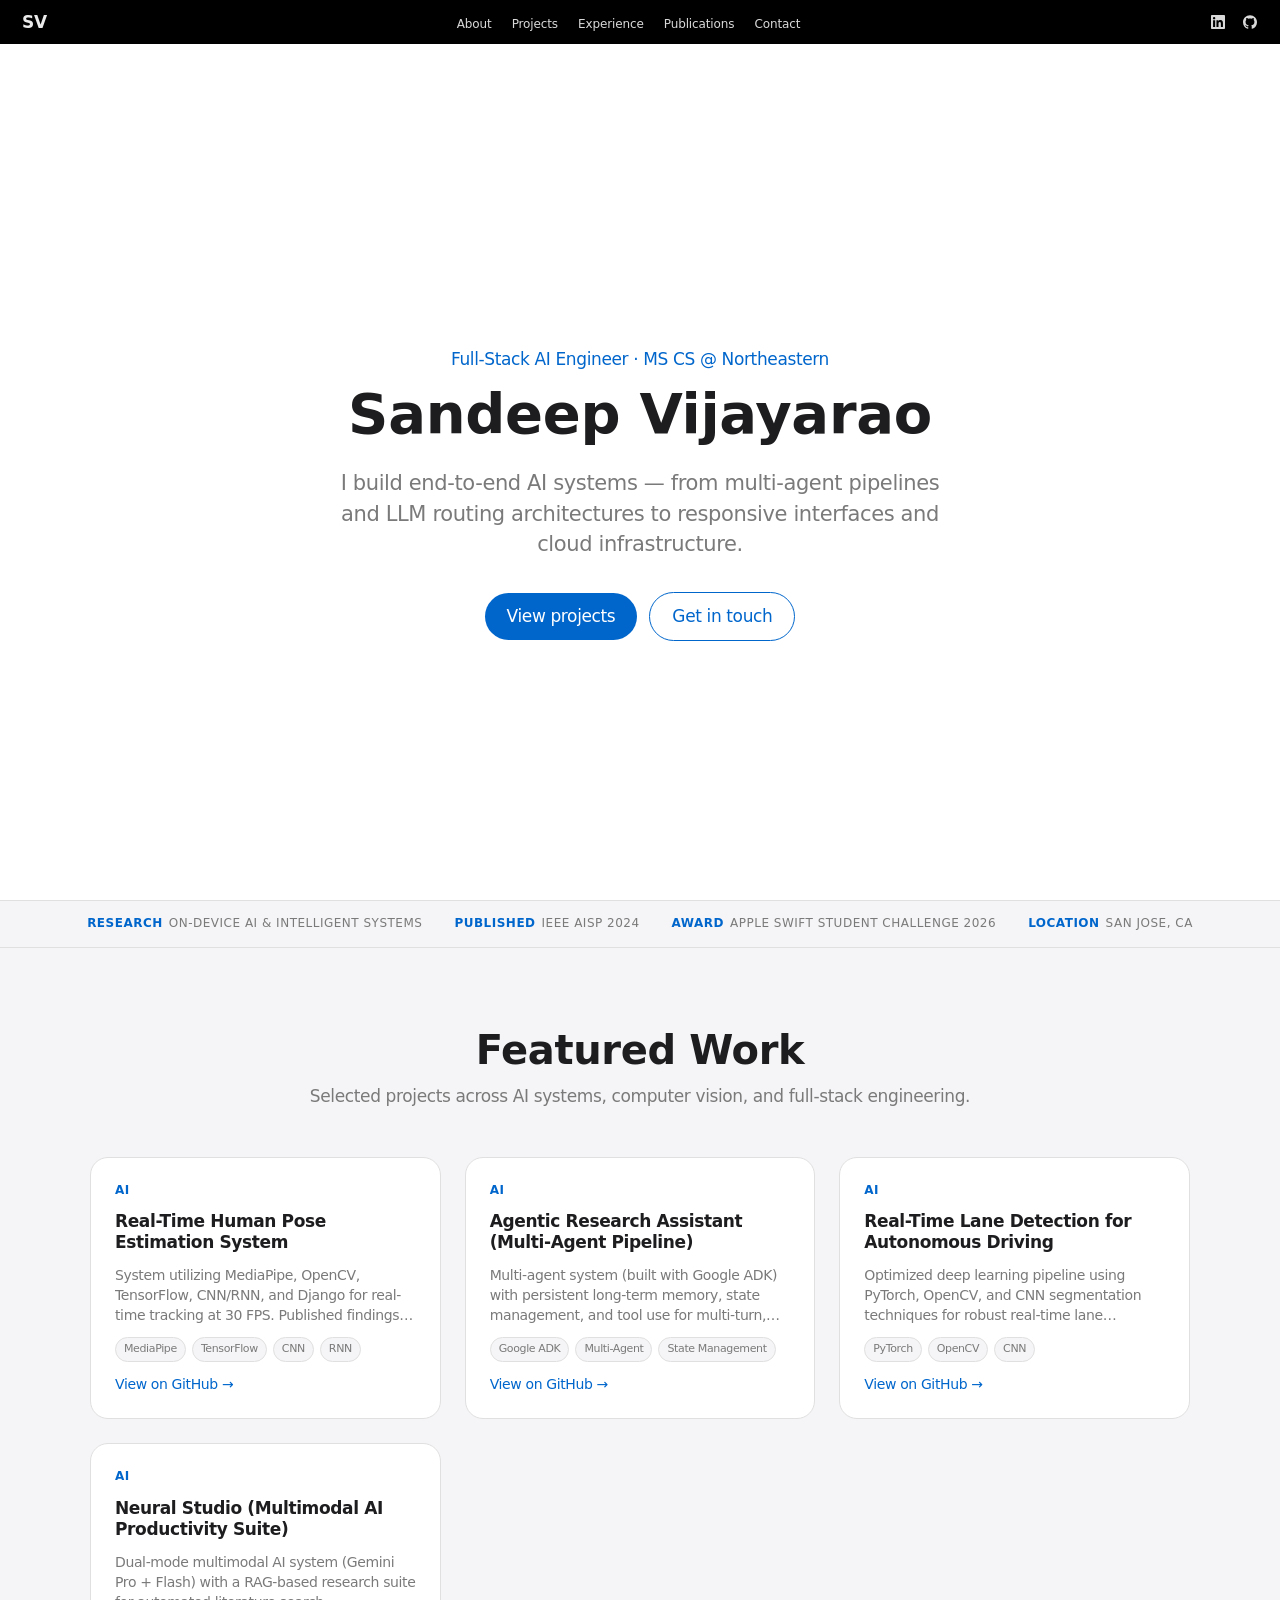
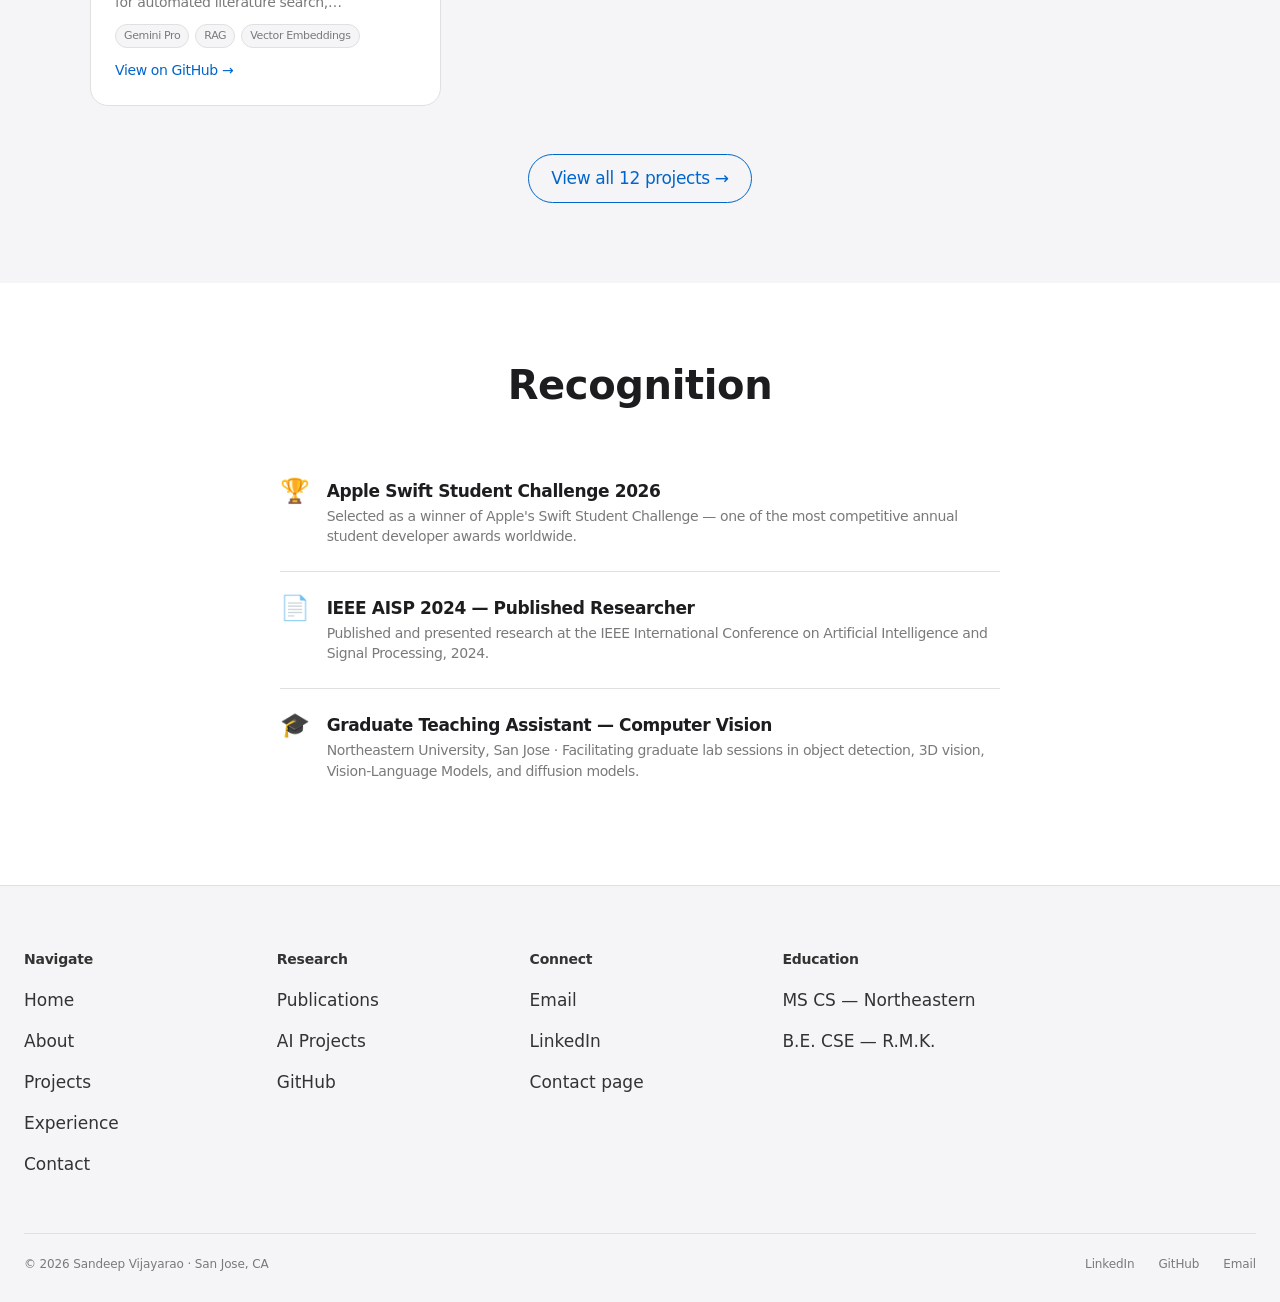
==== commit efb82b53: "Rebuild sandeepvijayarao09 as personal portfolio site Replaces the photography gallery demo with the" ====
--- a/index.html
+++ b/index.html
@@ -3,219 +3,159 @@
 <head>
   <meta charset="UTF-8" />
   <meta name="viewport" content="width=device-width, initial-scale=1.0" />
-  <title>Overview — Photography</title>
+  <title>Sandeep Vijayarao — Full-Stack AI Engineer</title>
   <link rel="stylesheet" href="styles.css" />
 </head>
 <body>
 
   <!-- ── Global Nav ──────────────────────────────────────────────── -->
-  <nav class="global-nav" role="navigation" aria-label="Global">
+  <nav class="global-nav portfolio-nav" role="navigation" aria-label="Global">
     <div class="global-nav__inner">
       <a class="global-nav__logo" href="index.html" aria-label="Home">
-        <svg viewBox="0 0 814 1000" role="img" aria-hidden="true">
-          <path d="M788.1 340.9c-5.8 4.5-108.2 62.2-108.2 190.5 0 148.4 130.3 200.9 134.2 202.2-.6 3.2-20.7 71.9-68.7 141.9-42.8 61.6-87.5 123.1-155.5 123.1s-85.5-39.5-164-39.5c-76 0-103.7 40.8-165.9 40.8s-105-42.4-150.3-109.7C74.4 728.1 35.3 604.1 35.3 487c0-191.2 125.3-291.8 248.5-291.8 66.4 0 121.7 43.6 163.5 43.6 40 0 101.9-46 176.8-46 28.6 0 130.9 2.6 198.3 99.2zm-234-181.5c31.1-36.9 53.1-88.1 53.1-139.3 0-7.1-.6-14.3-1.9-20.1-50.6 1.9-110.8 33.7-147.1 75.8-28.5 32.4-55.1 83.6-55.1 135.5 0 7.8 1.3 15.6 1.9 18.1 3.2.6 8.4 1.3 13.6 1.3 45.4 0 102.5-30.4 135.5-71.3z"/>
-        </svg>
+        <span class="global-nav__logo-text">SV</span>
       </a>
       <ul class="global-nav__links" role="list">
-        <li><a href="#">Store</a></li>
-        <li><a href="#">Mac</a></li>
-        <li><a href="#">iPad</a></li>
-        <li><a href="#">iPhone</a></li>
-        <li><a href="#">Watch</a></li>
-        <li><a href="#">Vision</a></li>
-        <li><a href="#">AirPods</a></li>
-        <li><a href="#">TV &amp; Home</a></li>
-        <li><a href="#">Entertainment</a></li>
-        <li><a href="#">Accessories</a></li>
-        <li><a href="#">Support</a></li>
+        <li><a href="about.html">About</a></li>
+        <li><a href="projects.html">Projects</a></li>
+        <li><a href="experience.html">Experience</a></li>
+        <li><a href="experience.html#publications">Publications</a></li>
+        <li><a href="contact.html">Contact</a></li>
       </ul>
       <div class="global-nav__actions">
-        <a class="global-nav__icon-btn" href="#" aria-label="Search">
-          <svg viewBox="0 0 18 18" aria-hidden="true">
-            <path d="M7.5 15a7.5 7.5 0 1 1 0-15 7.5 7.5 0 0 1 0 15zm0-1.5a6 6 0 1 0 0-12 6 6 0 0 0 0 12zm4.72.22 1.06-1.06 4 4-1.06 1.06-4-4z"/>
-          </svg>
+        <a class="global-nav__icon-btn" href="https://linkedin.com/in/sandeepvijayarao" aria-label="LinkedIn" target="_blank" rel="noopener">
+          <svg viewBox="0 0 24 24" aria-hidden="true"><path d="M20.447 20.452h-3.554v-5.569c0-1.328-.027-3.037-1.852-3.037-1.853 0-2.136 1.445-2.136 2.939v5.667H9.351V9h3.414v1.561h.046c.477-.9 1.637-1.85 3.37-1.85 3.601 0 4.267 2.37 4.267 5.455v6.286zM5.337 7.433a2.062 2.062 0 0 1-2.063-2.065 2.064 2.064 0 1 1 2.063 2.065zm1.782 13.019H3.555V9h3.564v11.452zM22.225 0H1.771C.792 0 0 .774 0 1.729v20.542C0 23.227.792 24 1.771 24h20.451C23.2 24 24 23.227 24 22.271V1.729C24 .774 23.2 0 22.222 0h.003z"/></svg>
         </a>
-        <a class="global-nav__icon-btn" href="#" aria-label="Shopping Bag">
-          <svg viewBox="0 0 18 18" aria-hidden="true">
-            <path d="M6 5V4a3 3 0 1 1 6 0v1h2.5A1.5 1.5 0 0 1 16 6.5v9A1.5 1.5 0 0 1 14.5 17h-11A1.5 1.5 0 0 1 2 15.5v-9A1.5 1.5 0 0 1 3.5 5H6zm1.5 0h3V4a1.5 1.5 0 0 0-3 0v1zM3.5 6.5v9h11v-9h-11z"/>
-          </svg>
+        <a class="global-nav__icon-btn" href="https://github.com/sandeepvijayarao09" aria-label="GitHub" target="_blank" rel="noopener">
+          <svg viewBox="0 0 24 24" aria-hidden="true"><path d="M12 .297c-6.63 0-12 5.373-12 12 0 5.303 3.438 9.8 8.205 11.385.6.113.82-.258.82-.577 0-.285-.01-1.04-.015-2.04-3.338.724-4.042-1.61-4.042-1.61C4.422 18.07 3.633 17.7 3.633 17.7c-1.087-.744.084-.729.084-.729 1.205.084 1.838 1.236 1.838 1.236 1.07 1.835 2.809 1.305 3.495.998.108-.776.417-1.305.76-1.605-2.665-.3-5.466-1.332-5.466-5.93 0-1.31.465-2.38 1.235-3.22-.135-.303-.54-1.523.105-3.176 0 0 1.005-.322 3.3 1.23.96-.267 1.98-.399 3-.405 1.02.006 2.04.138 3 .405 2.28-1.552 3.285-1.23 3.285-1.23.645 1.653.24 2.873.12 3.176.765.84 1.23 1.91 1.23 3.22 0 4.61-2.805 5.625-5.475 5.92.42.36.81 1.096.81 2.22 0 1.606-.015 2.896-.015 3.286 0 .315.21.69.825.57C20.565 22.092 24 17.592 24 12.297c0-6.627-5.373-12-12-12"/></svg>
         </a>
       </div>
     </div>
   </nav>
 
-  <!-- ── Sub Nav ───────────────────────────────────────────────────── -->
-  <div class="sub-nav" role="navigation" aria-label="Photography">
-    <div class="sub-nav__inner">
-      <span class="sub-nav__category">Photography</span>
-      <ul class="sub-nav__links" role="list">
-        <li><a href="index.html" class="active">Overview</a></li>
-        <li><a href="gallery.html">Gallery</a></li>
-        <li><a href="store.html">Store</a></li>
-        <li><a href="environment.html">Environment</a></li>
-        <li><a href="configure.html">Configure</a></li>
-      </ul>
-      <a class="btn-primary" href="store.html" style="font-size:14px;padding:8px 18px;">Shop now</a>
-    </div>
-  </div>
-
   <!-- ── Page Body ─────────────────────────────────────────────────── -->
   <main class="page-body">
 
-    <!-- ── Hero Tile ─────────────────────────────────────────────── -->
-    <section class="tile tile--hero">
-      <div class="tile__inner">
-        <p class="tile__eyebrow" style="color:var(--primary)">Introducing</p>
-        <h1 class="tile__headline">The world through<br>your lens.</h1>
-        <p class="tile__tagline t-lead" style="color:var(--ink-muted-48)">
-          Professional tools. Honest performance.
-        </p>
+    <!-- ── Home Hero ─────────────────────────────────────────────── -->
+    <section class="home-hero">
+      <div class="home-hero__inner">
+        <p class="home-hero__eyebrow">Full-Stack AI Engineer · MS CS @ Northeastern</p>
+        <h1 class="home-hero__headline">Sandeep Vijayarao</h1>
+        <p class="home-hero__sub">I build end-to-end AI systems — from multi-agent pipelines and LLM routing architectures to responsive interfaces and cloud infrastructure.</p>
         <div class="btn-ctas">
-          <a class="btn-primary" href="store.html">Shop the collection</a>
-          <a class="btn-secondary" href="gallery.html">See the gallery</a>
-        </div>
-
-        <!-- Hero camera SVG illustration -->
-        <div class="tile__product-img tile__product-img--wide">
-          <svg viewBox="0 0 900 480" xmlns="http://www.w3.org/2000/svg" class="product-svg" aria-label="Professional camera" role="img">
-            <rect x="80" y="140" width="740" height="280" rx="22" fill="#1d1d1f"/>
-            <rect x="320" y="90" width="180" height="60" rx="14" fill="#272729"/>
-            <rect x="80" y="140" width="100" height="280" rx="22" fill="#111"/>
-            <circle cx="400" cy="285" r="130" fill="#111"/>
-            <circle cx="400" cy="285" r="110" fill="#1a1a1c"/>
-            <circle cx="400" cy="285" r="88" fill="#0d0d0e"/>
-            <circle cx="400" cy="285" r="68" fill="#272729"/>
-            <circle cx="400" cy="285" r="54" fill="#0a0a0c"/>
-            <circle cx="400" cy="285" r="44" fill="#0d1a2a"/>
-            <ellipse cx="385" cy="268" rx="18" ry="12" fill="rgba(255,255,255,.06)" transform="rotate(-20,385,268)"/>
-            <circle cx="415" cy="300" r="6" fill="rgba(255,255,255,.04)"/>
-            <circle cx="400" cy="285" r="122" fill="none" stroke="rgba(255,255,255,.08)" stroke-width="1"/>
-            <circle cx="400" cy="285" r="100" fill="none" stroke="rgba(255,255,255,.05)" stroke-width="1"/>
-            <circle cx="660" cy="152" r="18" fill="#333"/>
-            <circle cx="660" cy="152" r="12" fill="#444"/>
-            <circle cx="710" cy="152" r="22" fill="#222"/>
-            <circle cx="710" cy="152" r="14" fill="#2a2a2c"/>
-            <line x1="710" y1="132" x2="710" y2="140" stroke="rgba(255,255,255,.5)" stroke-width="2"/>
-            <rect x="590" y="140" width="50" height="10" rx="5" fill="#2a2a2c"/>
-            <rect x="360" y="85" width="80" height="8" rx="2" fill="#2a2a2c"/>
-            <rect x="560" y="175" width="210" height="130" rx="8" fill="#0a1520"/>
-            <rect x="568" y="183" width="194" height="114" rx="5" fill="#0d1e30"/>
-            <rect x="578" y="270" width="8"  height="20" rx="2" fill="rgba(255,255,255,.3)"/>
-            <rect x="590" y="258" width="8"  height="32" rx="2" fill="rgba(255,255,255,.4)"/>
-            <rect x="602" y="246" width="8"  height="44" rx="2" fill="rgba(255,255,255,.5)"/>
-            <rect x="614" y="238" width="8"  height="52" rx="2" fill="rgba(255,255,255,.6)"/>
-            <rect x="626" y="248" width="8"  height="42" rx="2" fill="rgba(255,255,255,.5)"/>
-            <rect x="638" y="262" width="8"  height="28" rx="2" fill="rgba(255,255,255,.35)"/>
-            <rect x="650" y="272" width="8"  height="18" rx="2" fill="rgba(255,255,255,.25)"/>
-            <rect x="662" y="268" width="8"  height="22" rx="2" fill="rgba(255,255,255,.2)"/>
-            <text x="578" y="207" font-family="SF Pro Text,monospace" font-size="9" fill="rgba(255,255,255,.6)">1/500  f/2.8  ISO 400</text>
-            <rect x="82"  y="195" width="8" height="24" rx="4" fill="#333"/>
-            <rect x="810" y="195" width="8" height="24" rx="4" fill="#333"/>
-          </svg>
+          <a class="btn-primary" href="projects.html">View projects</a>
+          <a class="btn-secondary" href="contact.html">Get in touch</a>
         </div>
       </div>
     </section>
 
-    <!-- ── Dark Tile — 48MP ───────────────────────────────────────── -->
-    <section class="tile tile--dark">
-      <div class="tile__inner">
-        <p class="tile__eyebrow" style="color:var(--body-muted)">ProShot 48MP</p>
-        <h2 class="tile__headline t-display-lg">Every detail. Revealed.</h2>
-        <p class="tile__tagline t-lead" style="color:var(--body-muted)">
-          48-megapixel resolution that captures what the eye misses.
-        </p>
-        <div class="btn-ctas">
-          <a class="btn-primary" href="store.html">Buy</a>
-          <a class="btn-secondary-dark" href="gallery.html">Learn more</a>
-        </div>
-        <div class="tile__product-img tile__product-img--sm">
-          <svg viewBox="0 0 340 340" xmlns="http://www.w3.org/2000/svg" class="product-svg" aria-label="Camera lens" role="img">
-            <circle cx="170" cy="170" r="165" fill="#111"/>
-            <circle cx="170" cy="170" r="148" fill="#0d0d0e"/>
-            <g opacity=".15">
-              <ellipse cx="170" cy="85"  rx="18" ry="60" fill="white" transform="rotate(0,170,170)"/>
-              <ellipse cx="170" cy="85"  rx="18" ry="60" fill="white" transform="rotate(45,170,170)"/>
-              <ellipse cx="170" cy="85"  rx="18" ry="60" fill="white" transform="rotate(90,170,170)"/>
-              <ellipse cx="170" cy="85"  rx="18" ry="60" fill="white" transform="rotate(135,170,170)"/>
-              <ellipse cx="170" cy="85"  rx="18" ry="60" fill="white" transform="rotate(180,170,170)"/>
-              <ellipse cx="170" cy="85"  rx="18" ry="60" fill="white" transform="rotate(225,170,170)"/>
-              <ellipse cx="170" cy="85"  rx="18" ry="60" fill="white" transform="rotate(270,170,170)"/>
-              <ellipse cx="170" cy="85"  rx="18" ry="60" fill="white" transform="rotate(315,170,170)"/>
-            </g>
-            <circle cx="170" cy="170" r="90"  fill="#050d18"/>
-            <circle cx="170" cy="170" r="72"  fill="#071525"/>
-            <ellipse cx="148" cy="145" rx="24" ry="16" fill="rgba(41,151,255,.12)" transform="rotate(-15,148,145)"/>
-            <circle  cx="195" cy="195" r="8"  fill="rgba(255,255,255,.04)"/>
-            <circle  cx="170" cy="170" r="28" fill="#0a1e35" opacity=".8"/>
-            <circle cx="170" cy="170" r="128" fill="none" stroke="rgba(255,255,255,.06)" stroke-width="1.5"/>
-            <circle cx="170" cy="170" r="110" fill="none" stroke="rgba(255,255,255,.04)" stroke-width="1"/>
-            <circle cx="170" cy="170" r="100" fill="none" stroke="rgba(255,255,255,.08)" stroke-width="0.5"/>
-            <text x="170" y="38" text-anchor="middle" font-family="SF Pro Text,monospace" font-size="9" fill="rgba(255,255,255,.35)" letter-spacing="2">PROSHOT · 24-70mm · f/2.8</text>
-          </svg>
+    <!-- ── Status Ticker ─────────────────────────────────────────── -->
+    <div class="ticker">
+      <div class="ticker__inner">
+        <span><span class="ticker__label">Research</span>On-Device AI &amp; Intelligent Systems</span>
+        <span><span class="ticker__label">Published</span>IEEE AISP 2024</span>
+        <span><span class="ticker__label">Award</span>Apple Swift Student Challenge 2026</span>
+        <span><span class="ticker__label">Location</span>San Jose, CA</span>
+      </div>
+    </div>
+
+    <!-- ── Featured Projects ──────────────────────────────────────── -->
+    <section class="section section--parchment">
+      <div class="section__inner">
+        <div class="section__head">
+          <h2>Featured Work</h2>
+          <p>Selected projects across AI systems, computer vision, and full-stack engineering.</p>
+        </div>
+        <div class="project-grid">
+
+          <!-- Real-Time Pose Estimation -->
+          <article class="project-card" data-category="ai">
+            <p class="project-card__category">AI</p>
+            <h3 class="project-card__title">Real-Time Human Pose Estimation System</h3>
+            <p class="project-card__desc">System utilizing MediaPipe, OpenCV, TensorFlow, CNN/RNN, and Django for real-time tracking at 30 FPS. Published findings at IEEE AISP 2024.</p>
+            <div class="project-card__tags">
+              <span class="tag">MediaPipe</span>
+              <span class="tag">TensorFlow</span>
+              <span class="tag">CNN</span>
+              <span class="tag">RNN</span>
+            </div>
+            <a class="text-link" style="font-size:14px;" href="https://github.com/sandeepvijayarao09/realtime-pose-estimation" target="_blank" rel="noopener">View on GitHub →</a>
+          </article>
+
+          <!-- Agentic Research Assistant -->
+          <article class="project-card" data-category="ai">
+            <p class="project-card__category">AI</p>
+            <h3 class="project-card__title">Agentic Research Assistant (Multi-Agent Pipeline)</h3>
+            <p class="project-card__desc">Multi-agent system (built with Google ADK) with persistent long-term memory, state management, and tool use for multi-turn, long-horizon task completion.</p>
+            <div class="project-card__tags">
+              <span class="tag">Google ADK</span>
+              <span class="tag">Multi-Agent</span>
+              <span class="tag">State Management</span>
+            </div>
+            <a class="text-link" style="font-size:14px;" href="https://github.com/sandeepvijayarao09/agentic-research-assistant" target="_blank" rel="noopener">View on GitHub →</a>
+          </article>
+
+          <!-- Real-Time Lane Detection -->
+          <article class="project-card" data-category="ai">
+            <p class="project-card__category">AI</p>
+            <h3 class="project-card__title">Real-Time Lane Detection for Autonomous Driving</h3>
+            <p class="project-card__desc">Optimized deep learning pipeline using PyTorch, OpenCV, and CNN segmentation techniques for robust real-time lane detection across varied environmental conditions.</p>
+            <div class="project-card__tags">
+              <span class="tag">PyTorch</span>
+              <span class="tag">OpenCV</span>
+              <span class="tag">CNN</span>
+            </div>
+            <a class="text-link" style="font-size:14px;" href="https://github.com/sandeepvijayarao09/realtime-lane-detection" target="_blank" rel="noopener">View on GitHub →</a>
+          </article>
+
+          <!-- Neural Studio -->
+          <article class="project-card" data-category="ai">
+            <p class="project-card__category">AI</p>
+            <h3 class="project-card__title">Neural Studio (Multimodal AI Productivity Suite)</h3>
+            <p class="project-card__desc">Dual-mode multimodal AI system (Gemini Pro + Flash) with a RAG-based research suite for automated literature search, synchronized multi-user brainstorming, and content creation workflows.</p>
+            <div class="project-card__tags">
+              <span class="tag">Gemini Pro</span>
+              <span class="tag">RAG</span>
+              <span class="tag">Vector Embeddings</span>
+            </div>
+            <a class="text-link" style="font-size:14px;" href="https://github.com/sandeepvijayarao09/Gemini-Devpost-Hackathon-Feb09" target="_blank" rel="noopener">View on GitHub →</a>
+          </article>
+
+        </div>
+        <div style="text-align:center;margin-top:var(--sp-xxl);">
+          <a class="btn-secondary" href="projects.html">View all 12 projects →</a>
         </div>
       </div>
     </section>
 
-    <!-- ── Light Tile — ProRes ────────────────────────────────────── -->
-    <section class="tile tile--light">
-      <div class="tile__inner">
-        <p class="tile__eyebrow" style="color:var(--primary)">ProRes Video</p>
-        <h2 class="tile__headline t-display-lg">Cinema in your hands.</h2>
-        <p class="tile__tagline t-lead" style="color:var(--ink-muted-48)">
-          4K ProRes at 120fps. Log-encoded, grade-ready, right from the field.
-        </p>
-        <div class="btn-ctas">
-          <a class="btn-primary" href="store.html">Buy</a>
-          <a class="btn-secondary" href="gallery.html">Learn more</a>
-        </div>
-        <div class="tile__product-img">
-          <svg viewBox="0 0 600 360" xmlns="http://www.w3.org/2000/svg" class="product-svg" aria-label="Camera side view" role="img">
-            <rect x="60" y="80" width="480" height="220" rx="18" fill="#1d1d1f"/>
-            <rect x="60" y="80" width="90" height="220" rx="18" fill="#111"/>
-            <circle cx="290" cy="190" r="100" fill="#111"/>
-            <circle cx="290" cy="190" r="84"  fill="#151515"/>
-            <circle cx="290" cy="190" r="68"  fill="#0d0d0e"/>
-            <circle cx="290" cy="190" r="50"  fill="#071525"/>
-            <ellipse cx="272" cy="174" rx="14" ry="9" fill="rgba(255,255,255,.07)" transform="rotate(-20,272,174)"/>
-            <circle cx="290" cy="190" r="92"  fill="none" stroke="rgba(255,255,255,.06)" stroke-width="1"/>
-            <rect x="390" y="120" width="120" height="90" rx="7" fill="#0a1520"/>
-            <text x="450" y="158" text-anchor="middle" font-family="SF Pro Text,monospace" font-size="8" fill="rgba(255,255,255,.5)">4K ProRes</text>
-            <text x="450" y="172" text-anchor="middle" font-family="SF Pro Text,monospace" font-size="8" fill="rgba(255,255,255,.4)">120fps · Log</text>
-            <circle cx="450" cy="100" r="14" fill="#222"/>
-            <circle cx="490" cy="100" r="10" fill="#222"/>
-            <rect x="400" y="93"  width="36" height="14" rx="7" fill="#222"/>
-          </svg>
-        </div>
-      </div>
-    </section>
-
-    <!-- ── Closing CTA Grid ───────────────────────────────────────── -->
-    <section class="tile tile--parchment" style="padding-bottom:calc(var(--sp-sec) + 40px)">
-      <div class="tile__inner">
-        <h2 class="t-display-lg" style="margin-bottom:var(--sp-sm)">Built for the field.</h2>
-        <p style="color:var(--ink-muted-48);margin-bottom:var(--sp-xl);font-size:17px;">
-          Explore the system — from gallery to gear to configuration.
-        </p>
-        <div class="cta-grid">
-          <a class="cta-card" href="gallery.html">
-            <span class="cta-card__icon">📷</span>
-            <span class="cta-card__title">Gallery</span>
-            <span class="cta-card__desc">Flash sync, tripod stability, and the 85mm prime — see the full hardware lineup.</span>
-            <span class="cta-card__link">Explore gallery →</span>
-          </a>
-          <a class="cta-card" href="store.html">
-            <span class="cta-card__icon">🛍</span>
-            <span class="cta-card__title">Store</span>
-            <span class="cta-card__desc">Cameras, lenses, flash, and tripods — browse the full product range with pricing.</span>
-            <span class="cta-card__link">Shop now →</span>
-          </a>
-          <a class="cta-card" href="environment.html">
-            <span class="cta-card__icon">🏔</span>
-            <span class="cta-card__title">Environment</span>
-            <span class="cta-card__desc">Real-world performance in demanding light — from pre-dawn to last light.</span>
-            <span class="cta-card__link">See conditions →</span>
-          </a>
-        </div>
+    <!-- ── Recognition ────────────────────────────────────────────── -->
+    <section class="section section--white">
+      <div class="section__inner">
+        <div class="section__head">
+          <h2>Recognition</h2>
+        </div>
+        <ul class="award-list">
+          <li>
+            <span class="award-icon">🏆</span>
+            <div>
+              <p class="award-title">Apple Swift Student Challenge 2026</p>
+              <p class="award-desc">Selected as a winner of Apple's Swift Student Challenge — one of the most competitive annual student developer awards worldwide.</p>
+            </div>
+          </li>
+          <li>
+            <span class="award-icon">📄</span>
+            <div>
+              <p class="award-title">IEEE AISP 2024 — Published Researcher</p>
+              <p class="award-desc">Published and presented research at the IEEE International Conference on Artificial Intelligence and Signal Processing, 2024.</p>
+            </div>
+          </li>
+          <li>
+            <span class="award-icon">🎓</span>
+            <div>
+              <p class="award-title">Graduate Teaching Assistant — Computer Vision</p>
+              <p class="award-desc">Northeastern University, San Jose · Facilitating graduate lab sessions in object detection, 3D vision, Vision-Language Models, and diffusion models.</p>
+            </div>
+          </li>
+        </ul>
       </div>
     </section>
 
@@ -226,72 +166,49 @@
     <div class="footer__inner">
       <div class="footer__cols">
         <div class="footer__col">
-          <h3>Shop</h3>
-          <ul>
-            <li><a href="#">Cameras</a></li>
-            <li><a href="#">Lenses</a></li>
-            <li><a href="#">Lighting</a></li>
-            <li><a href="#">Accessories</a></li>
-            <li><a href="#">Gift Cards</a></li>
-          </ul>
-        </div>
-        <div class="footer__col">
-          <h3>Learn</h3>
-          <ul>
-            <li><a href="#">ProShot University</a></li>
-            <li><a href="#">Field Guides</a></li>
-            <li><a href="#">Video Tutorials</a></li>
-            <li><a href="#">Community</a></li>
-          </ul>
-        </div>
-        <div class="footer__col">
-          <h3>Services</h3>
-          <ul>
-            <li><a href="#">ProCare+</a></li>
-            <li><a href="#">Trade In</a></li>
-            <li><a href="#">Financing</a></li>
-            <li><a href="#">ProDeveloper</a></li>
-          </ul>
-        </div>
-        <div class="footer__col">
-          <h3>About</h3>
-          <ul>
-            <li><a href="#">Our Story</a></li>
-            <li><a href="#">Environment</a></li>
-            <li><a href="#">Newsroom</a></li>
-            <li><a href="#">Investors</a></li>
-          </ul>
-        </div>
-        <div class="footer__col">
-          <h3>Support</h3>
-          <ul>
-            <li><a href="#">Find a Store</a></li>
-            <li><a href="#">Order Status</a></li>
-            <li><a href="#">Contact Us</a></li>
-            <li><a href="#">Repairs</a></li>
-          </ul>
-        </div>
-      </div>
-      <p style="margin-bottom:var(--sp-sm);font-size:12px;color:var(--ink-muted-48)">
-        Copyright &copy; 2026 Photography Gallery. All rights reserved.
-      </p>
+          <h3>Navigate</h3>
+          <ul>
+            <li><a href="index.html">Home</a></li>
+            <li><a href="about.html">About</a></li>
+            <li><a href="projects.html">Projects</a></li>
+            <li><a href="experience.html">Experience</a></li>
+            <li><a href="contact.html">Contact</a></li>
+          </ul>
+        </div>
+        <div class="footer__col">
+          <h3>Research</h3>
+          <ul>
+            <li><a href="experience.html#publications">Publications</a></li>
+            <li><a href="projects.html">AI Projects</a></li>
+            <li><a href="https://github.com/sandeepvijayarao09" target="_blank" rel="noopener">GitHub</a></li>
+          </ul>
+        </div>
+        <div class="footer__col">
+          <h3>Connect</h3>
+          <ul>
+            <li><a href="mailto:sandeepvijayarao09@gmail.com">Email</a></li>
+            <li><a href="https://linkedin.com/in/sandeepvijayarao" target="_blank" rel="noopener">LinkedIn</a></li>
+            <li><a href="contact.html">Contact page</a></li>
+          </ul>
+        </div>
+        <div class="footer__col">
+          <h3>Education</h3>
+          <ul>
+            <li><a href="experience.html#education">MS CS — Northeastern</a></li>
+            <li><a href="experience.html#education">B.E. CSE — R.M.K.</a></li>
+          </ul>
+        </div>
+      </div>
       <div class="footer__legal">
-        <span>Photography Gallery &nbsp;|&nbsp; Sandeep Vijayarao</span>
+        <span>© 2026 Sandeep Vijayarao · San Jose, CA</span>
         <ul class="footer__legal-links">
-          <li><a href="#">Privacy Policy</a></li>
-          <li><a href="#">Terms of Use</a></li>
-          <li><a href="#">Accessibility</a></li>
-          <li><a href="#">Cookie Preferences</a></li>
+          <li><a href="https://linkedin.com/in/sandeepvijayarao" target="_blank" rel="noopener">LinkedIn</a></li>
+          <li><a href="https://github.com/sandeepvijayarao09" target="_blank" rel="noopener">GitHub</a></li>
+          <li><a href="mailto:sandeepvijayarao09@gmail.com">Email</a></li>
         </ul>
       </div>
     </div>
   </footer>
 
-  <script>
-    document.querySelectorAll(".btn-primary, .btn-secondary, .btn-secondary-dark, .btn-store-hero").forEach(btn => {
-      btn.addEventListener("touchstart", () => btn.style.transform = "scale(.95)", { passive: true });
-      btn.addEventListener("touchend",   () => btn.style.transform = "", { passive: true });
-    });
-  </script>
 </body>
 </html>
--- a/styles.css
+++ b/styles.css
@@ -1,4 +1,4 @@
-/* Photography Gallery — shared stylesheet */
+/* Sandeep Vijayarao — Portfolio shared stylesheet */
 /* ─── Design Tokens ────────────────────────────────────────────── */
 :root {
   /* Brand & Accent */
@@ -312,7 +312,10 @@
 
 /* ─── Main offset (nav height) ─────────────────────────────────── */
 .page-body {
-  padding-top: 96px; /* 44 + 52 */
+  padding-top: 44px; /* global nav only */
+}
+.page-body--with-subnav {
+  padding-top: 96px; /* 44 + 52, for pages with sub-nav */
 }
 
 /* ─── Product Tile base ─────────────────────────────────────────── */
@@ -771,3 +774,275 @@
 @media (max-width: 419px) {
   .tile--hero .tile__headline { font-size: 28px; }
 }
+
+/* ─── Portfolio-specific additions ─────────────────────────────── */
+
+/* Page hero (inner pages) */
+.page-hero {
+  background: var(--canvas);
+  padding: calc(var(--sp-sec) + 20px) var(--sp-lg) var(--sp-sec);
+  text-align: center;
+  border-bottom: 1px solid var(--hairline);
+}
+.page-hero h1 {
+  font-family: "SF Pro Display", system-ui, -apple-system, sans-serif;
+  font-size: 40px; font-weight: 600;
+  line-height: 1.10; letter-spacing: 0;
+  color: var(--ink);
+  margin-bottom: var(--sp-sm);
+}
+.page-hero p {
+  font-size: 17px; color: var(--ink-muted-48);
+  max-width: 560px; margin: 0 auto;
+}
+
+/* Home hero section */
+.home-hero {
+  background: var(--canvas);
+  padding: calc(var(--sp-sec) + 44px) var(--sp-lg) var(--sp-sec);
+  text-align: center;
+  min-height: calc(100vh - 44px);
+  display: flex; align-items: center; justify-content: center;
+}
+.home-hero__inner { max-width: 760px; margin: 0 auto; }
+.home-hero__eyebrow {
+  font-size: 17px; color: var(--primary);
+  margin-bottom: var(--sp-sm);
+}
+.home-hero__headline {
+  font-family: "SF Pro Display", system-ui, -apple-system, sans-serif;
+  font-size: 56px; font-weight: 600;
+  line-height: 1.07; letter-spacing: -0.28px;
+  color: var(--ink);
+  margin-bottom: var(--sp-lg);
+}
+.home-hero__sub {
+  font-size: 21px; font-weight: 400;
+  line-height: 1.47; color: var(--ink-muted-48);
+  margin-bottom: var(--sp-xl);
+  max-width: 620px; margin-left: auto; margin-right: auto;
+}
+
+/* Status ticker */
+.ticker {
+  background: var(--canvas-parchment);
+  border-top: 1px solid var(--hairline);
+  border-bottom: 1px solid var(--hairline);
+  padding: 14px var(--sp-lg);
+}
+.ticker__inner {
+  max-width: 1440px; margin: 0 auto;
+  display: flex; flex-wrap: wrap;
+  justify-content: center; gap: 32px;
+  font-size: 12px; letter-spacing: 0.5px;
+  text-transform: uppercase; color: var(--ink-muted-48);
+}
+.ticker__label { color: var(--primary); font-weight: 600; margin-right: 6px; }
+
+/* Section wrapper */
+.section {
+  padding: var(--sp-sec) var(--sp-lg);
+}
+.section--parchment { background: var(--canvas-parchment); }
+.section--white { background: var(--canvas); }
+.section__inner { max-width: 1100px; margin: 0 auto; }
+.section__head {
+  text-align: center; margin-bottom: var(--sp-xxl);
+}
+.section__head h2 {
+  font-family: "SF Pro Display", system-ui, -apple-system, sans-serif;
+  font-size: 40px; font-weight: 600;
+  line-height: 1.10; color: var(--ink);
+  margin-bottom: var(--sp-sm);
+}
+.section__head p { color: var(--ink-muted-48); font-size: 17px; }
+
+/* Project cards */
+.project-grid {
+  display: grid;
+  grid-template-columns: repeat(3, 1fr);
+  gap: var(--sp-lg);
+}
+.project-card {
+  background: var(--canvas);
+  border: 1px solid var(--hairline);
+  border-radius: var(--r-lg);
+  padding: var(--sp-lg);
+  display: flex; flex-direction: column;
+  transition: transform .2s, box-shadow .2s;
+}
+.project-card:hover {
+  transform: translateY(-3px);
+  box-shadow: 0 12px 32px rgba(0,0,0,.08);
+}
+.project-card__category {
+  font-size: 12px; font-weight: 600;
+  letter-spacing: 0.5px; text-transform: uppercase;
+  color: var(--primary); margin-bottom: var(--sp-sm);
+}
+.project-card__title {
+  font-size: 17px; font-weight: 600;
+  line-height: 1.24; letter-spacing: -0.374px;
+  color: var(--ink); margin-bottom: var(--sp-sm);
+}
+.project-card__desc {
+  font-size: 14px; color: var(--ink-muted-48);
+  line-height: 1.43; flex: 1;
+  margin-bottom: var(--sp-sm);
+  display: -webkit-box;
+  -webkit-line-clamp: 3;
+  -webkit-box-orient: vertical;
+  overflow: hidden;
+}
+.project-card__tags {
+  display: flex; flex-wrap: wrap; gap: 6px;
+  margin-bottom: var(--sp-sm);
+}
+.tag {
+  font-size: 11px; font-weight: 400;
+  padding: 3px 8px;
+  background: var(--canvas-parchment);
+  border: 1px solid var(--hairline);
+  border-radius: var(--r-pill);
+  color: var(--ink-muted-48);
+}
+
+/* Filter tabs */
+.filter-tabs {
+  display: flex; gap: var(--sp-sm);
+  justify-content: center; margin-bottom: var(--sp-xl);
+  flex-wrap: wrap;
+}
+.filter-tab {
+  padding: 8px 18px;
+  border-radius: var(--r-pill);
+  border: 1px solid var(--hairline);
+  background: var(--canvas);
+  color: var(--ink-muted-48);
+  font-size: 14px; cursor: pointer;
+  transition: all .15s;
+}
+.filter-tab:hover { border-color: var(--ink-muted-48); color: var(--ink); }
+.filter-tab.active {
+  background: var(--ink); color: var(--canvas);
+  border-color: var(--ink);
+}
+.project-card.hidden { display: none; }
+
+/* Timeline */
+.timeline { max-width: 720px; margin: 0 auto; }
+.timeline-item {
+  display: grid;
+  grid-template-columns: 140px 1fr;
+  gap: var(--sp-xl);
+  padding-bottom: var(--sp-xxl);
+  border-bottom: 1px solid var(--hairline);
+  margin-bottom: var(--sp-xxl);
+}
+.timeline-item:last-child { border-bottom: none; }
+.timeline-item__date {
+  font-size: 12px; color: var(--ink-muted-48);
+  letter-spacing: -0.12px; padding-top: 4px;
+}
+.timeline-item__role {
+  font-size: 17px; font-weight: 600;
+  color: var(--ink); margin-bottom: var(--sp-xxs);
+}
+.timeline-item__company {
+  font-size: 14px; color: var(--primary);
+  margin-bottom: var(--sp-sm);
+}
+.timeline-item__desc {
+  font-size: 14px; color: var(--ink-muted-48);
+  line-height: 1.43;
+}
+
+/* Skills grid */
+.skills-grid {
+  display: grid;
+  grid-template-columns: repeat(3, 1fr);
+  gap: var(--sp-lg);
+}
+.skill-block {
+  background: var(--canvas);
+  border: 1px solid var(--hairline);
+  border-radius: var(--r-lg);
+  padding: var(--sp-lg);
+}
+.skill-block__title {
+  font-size: 14px; font-weight: 600;
+  letter-spacing: -0.224px; color: var(--ink);
+  margin-bottom: var(--sp-sm);
+}
+.skill-block__list {
+  display: flex; flex-wrap: wrap; gap: 6px;
+}
+
+/* Contact cards */
+.contact-grid {
+  display: grid;
+  grid-template-columns: repeat(2, 1fr);
+  gap: var(--sp-lg);
+  max-width: 640px; margin: 0 auto;
+}
+.contact-card {
+  background: var(--canvas);
+  border: 1px solid var(--hairline);
+  border-radius: var(--r-lg);
+  padding: var(--sp-lg);
+  text-align: center;
+  transition: transform .2s, box-shadow .2s;
+}
+.contact-card:hover {
+  transform: translateY(-2px);
+  box-shadow: 0 8px 24px rgba(0,0,0,.08);
+}
+.contact-card__icon {
+  width: 44px; height: 44px;
+  border-radius: var(--r-full);
+  background: var(--canvas-parchment);
+  display: flex; align-items: center; justify-content: center;
+  margin: 0 auto var(--sp-sm);
+}
+.contact-card__icon svg { width: 20px; height: 20px; fill: var(--primary); }
+.contact-card__label { font-size: 12px; color: var(--ink-muted-48); margin-bottom: 2px; }
+.contact-card__value { font-size: 14px; font-weight: 600; color: var(--primary); }
+
+/* Award badge */
+.award-list { list-style: none; max-width: 720px; margin: 0 auto; }
+.award-list li {
+  display: flex; align-items: flex-start; gap: var(--sp-md);
+  padding: var(--sp-lg) 0;
+  border-bottom: 1px solid var(--hairline);
+}
+.award-list li:last-child { border-bottom: none; }
+.award-icon { font-size: 24px; flex-shrink: 0; line-height: 1; }
+.award-title { font-size: 17px; font-weight: 600; color: var(--ink); margin-bottom: 2px; }
+.award-desc { font-size: 14px; color: var(--ink-muted-48); }
+
+/* Portfolio nav override */
+.portfolio-nav .global-nav__logo-text {
+  font-family: "SF Pro Display", system-ui, -apple-system, sans-serif;
+  font-size: 17px; font-weight: 600; color: #ffffff;
+  letter-spacing: -0.01em; opacity: .92;
+}
+
+/* Active nav link */
+.global-nav__links a.active {
+  color: #ffffff;
+  opacity: 1;
+}
+
+/* Responsive */
+@media (max-width: 1068px) {
+  .project-grid { grid-template-columns: repeat(2, 1fr); }
+  .skills-grid { grid-template-columns: repeat(2, 1fr); }
+}
+@media (max-width: 640px) {
+  .home-hero__headline { font-size: 34px; }
+  .project-grid { grid-template-columns: 1fr; }
+  .skills-grid { grid-template-columns: 1fr; }
+  .contact-grid { grid-template-columns: 1fr; }
+  .timeline-item { grid-template-columns: 1fr; gap: var(--sp-sm); }
+  .filter-tabs { justify-content: flex-start; }
+}
